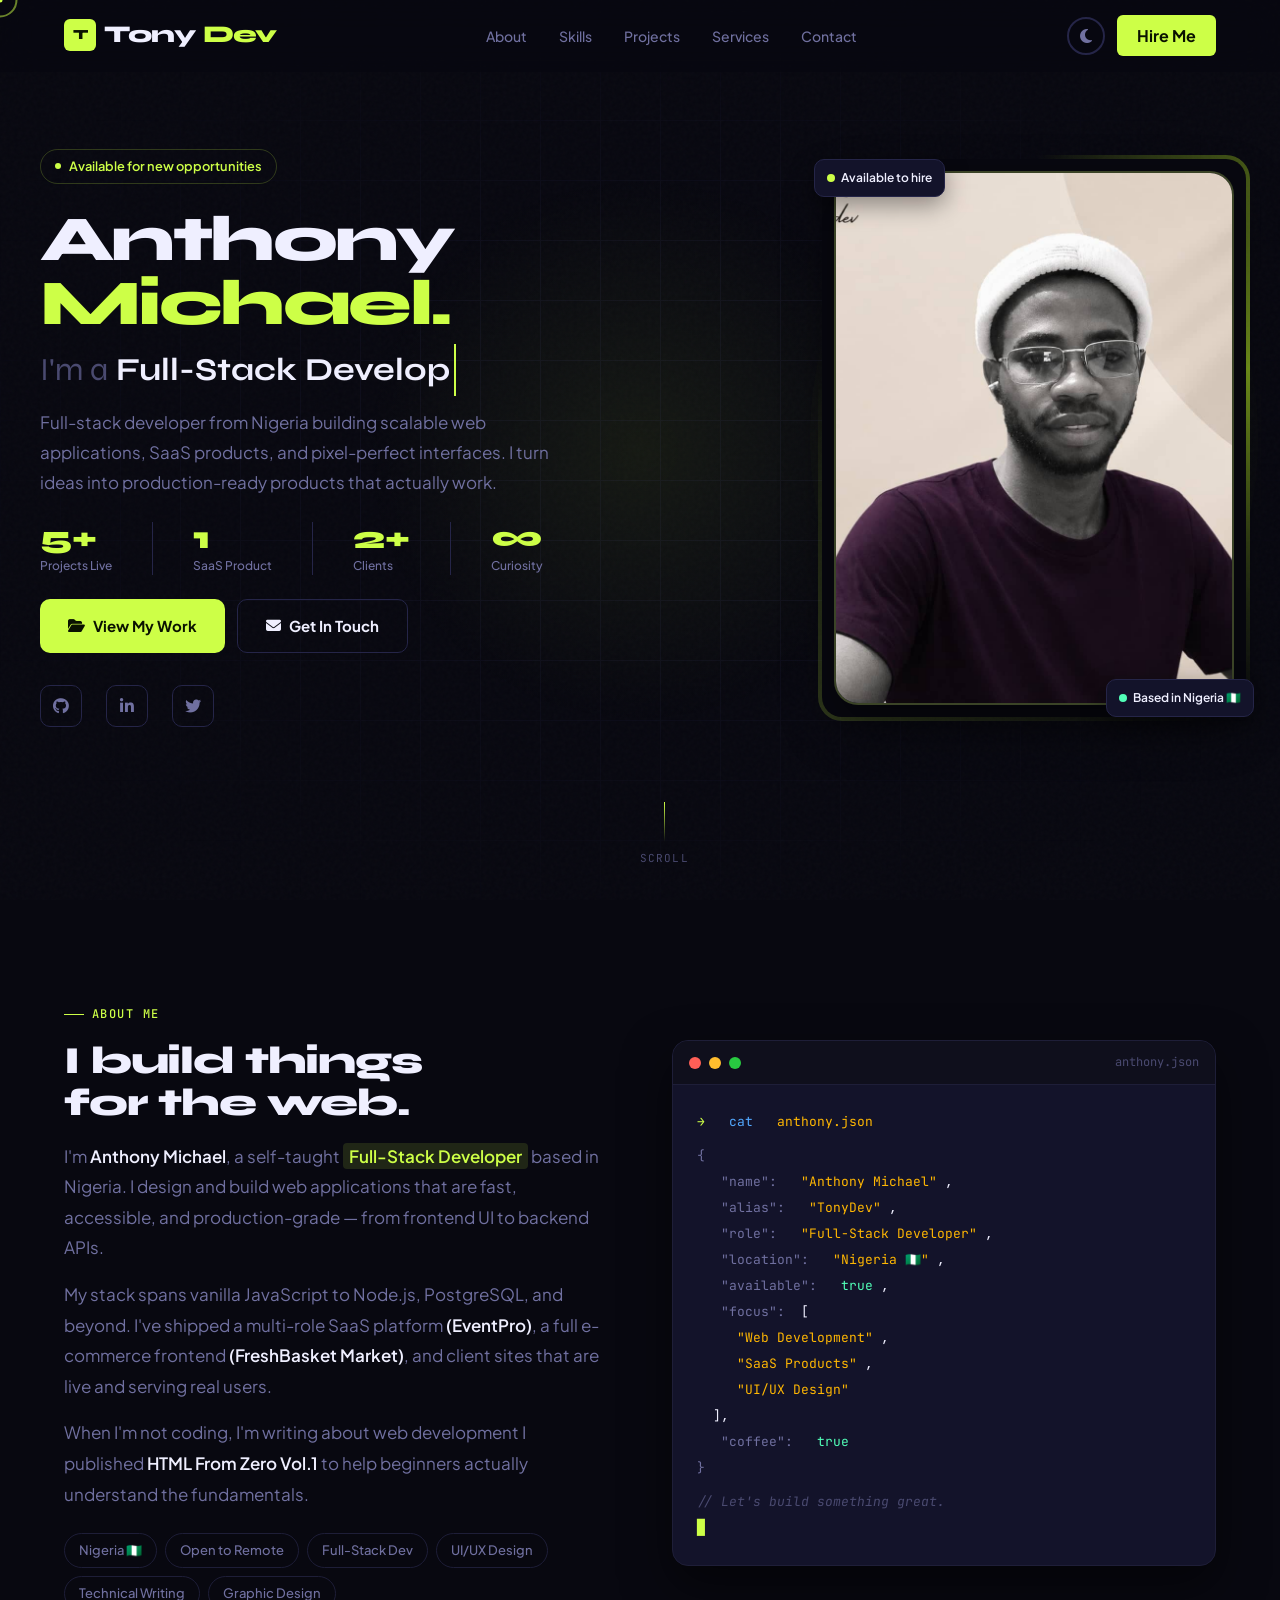
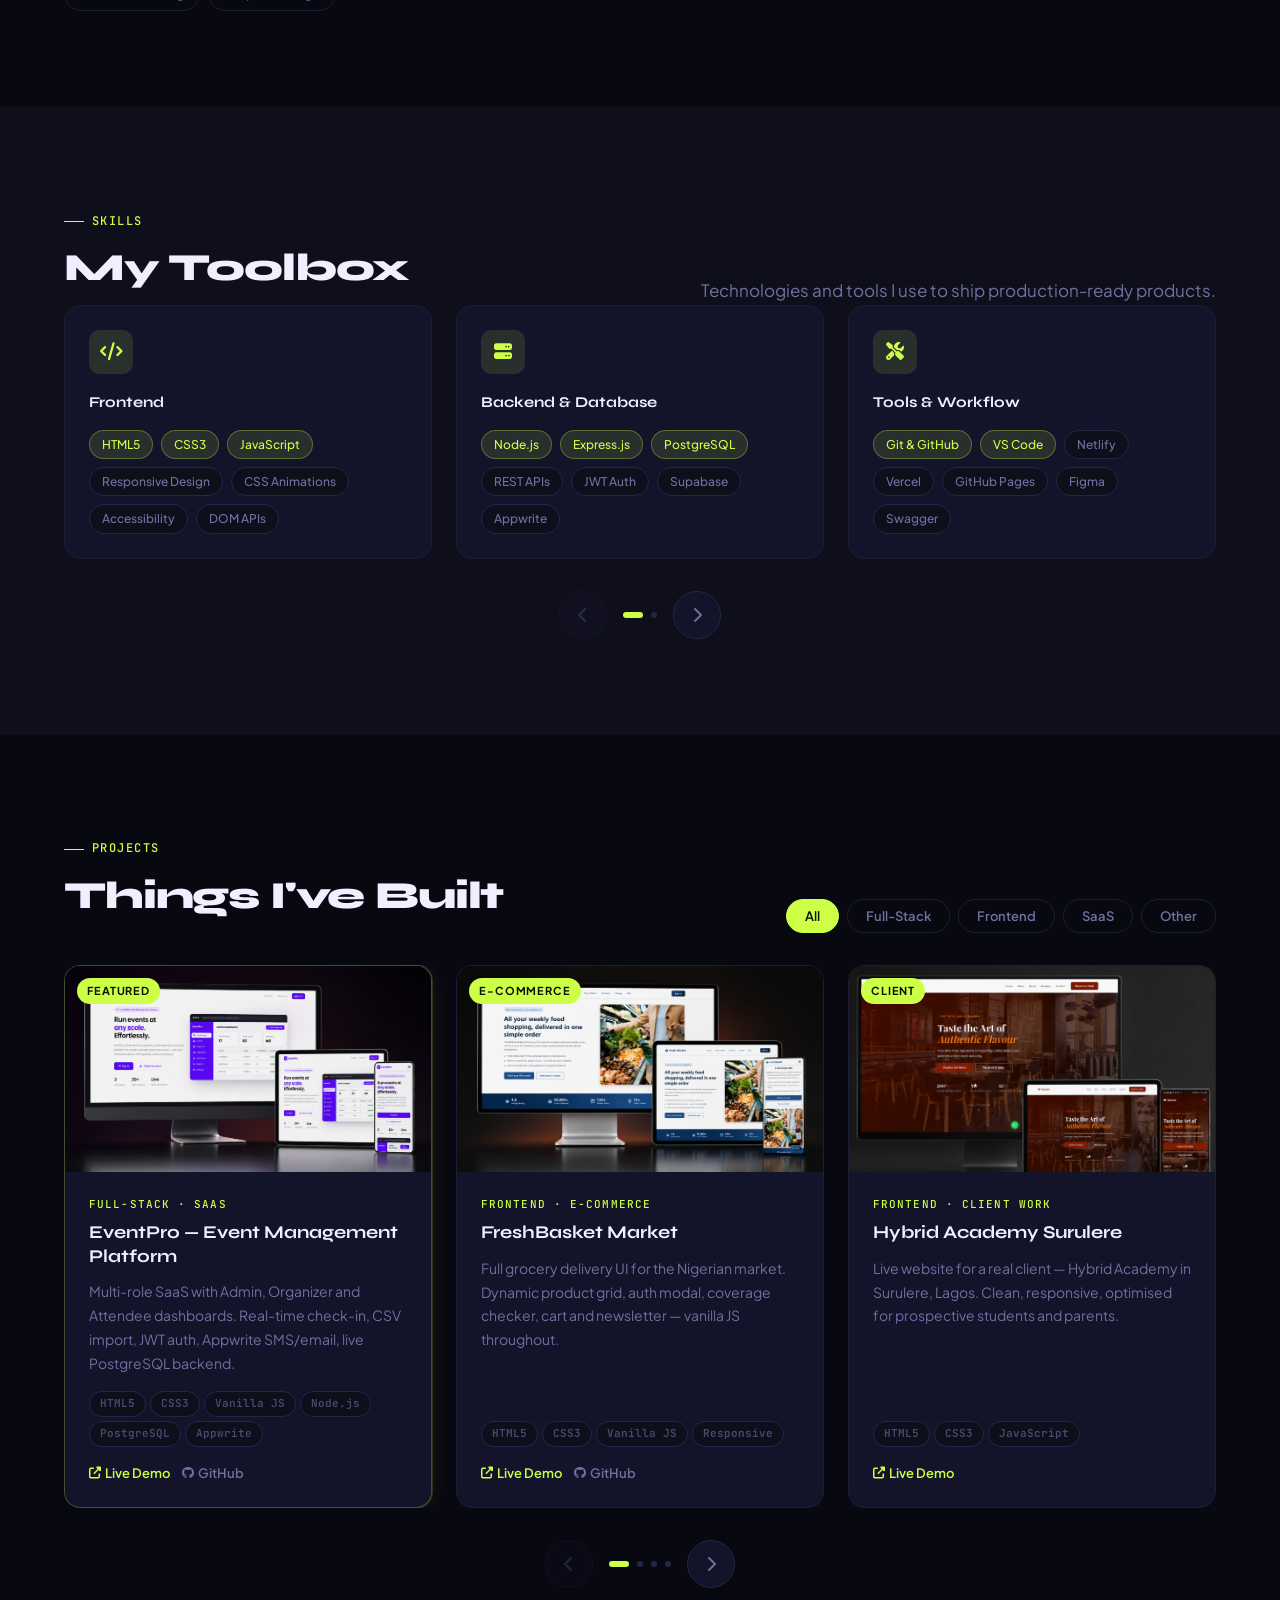
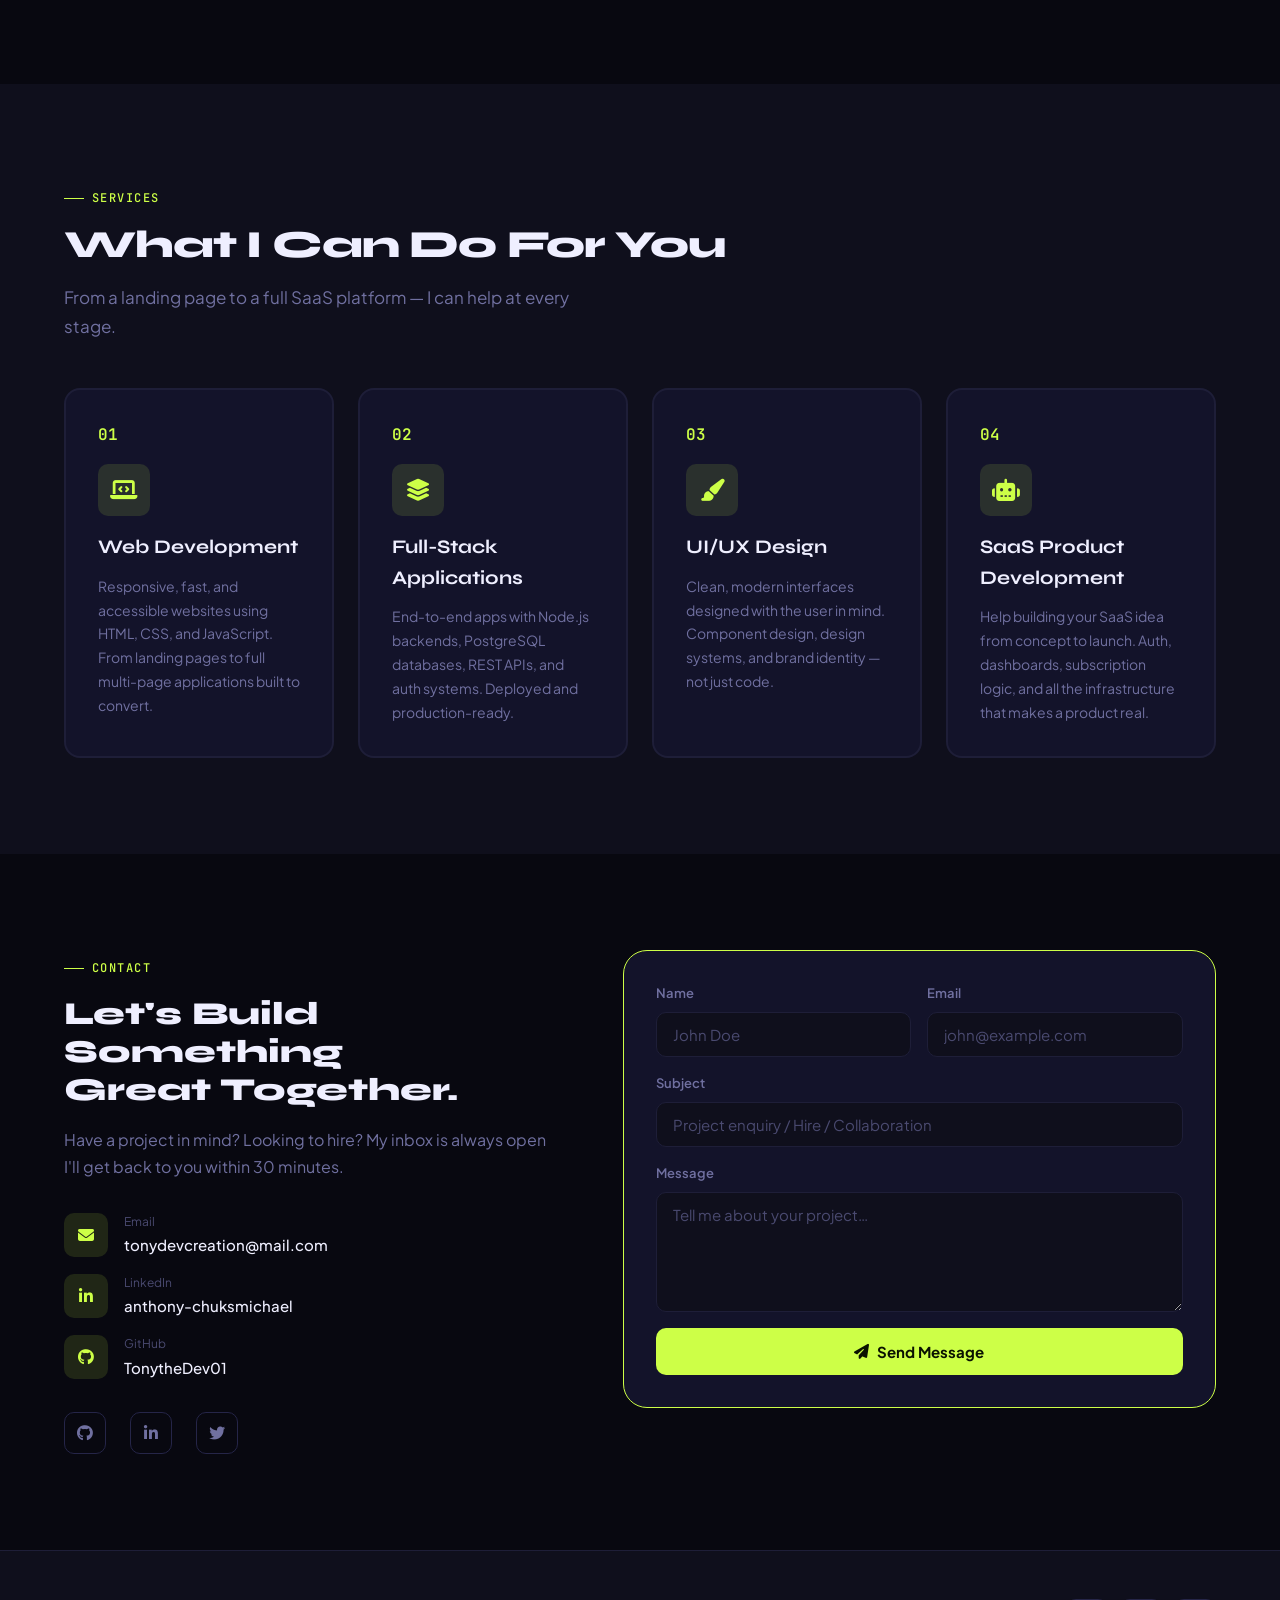
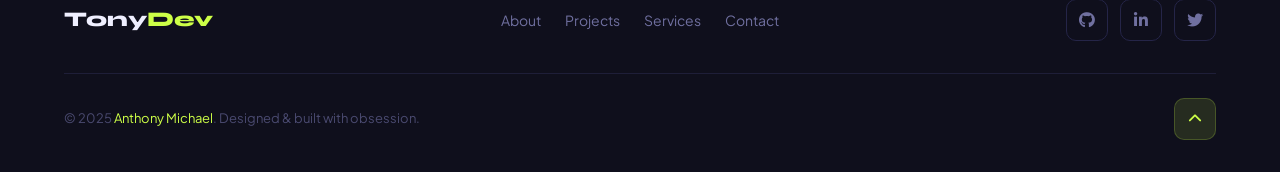
==== index.html @ 61352c32 "i refactor the html file by removing evry inline css and placed them inthe external css for better r" ====
<!doctype html>
<html lang="en" data-theme="dark">
  <head>
    <meta charset="UTF-8" />
    <meta name="viewport" content="width=device-width, initial-scale=1.0" />
    <meta
      name="description"
      content="Anthony Michael (TonyDev) — Full-Stack Developer building scalable web applications, SaaS products, and pixel-perfect interfaces."
    />
    <meta
      property="og:title"
      content="Anthony Michael — Full-Stack Developer"
    />
    <meta
      property="og:description"
      content="I build scalable web apps, SaaS products, and pixel-perfect interfaces."
    />
    <meta property="og:type" content="website" />
    <title>Anthony Michael — Full-Stack Developer</title>

    <link rel="preconnect" href="https://fonts.googleapis.com" />
    <link
      href="https://fonts.googleapis.com/css2?family=Syne:wght@400;500;600;700;800&family=Plus+Jakarta+Sans:wght@300;400;500;600;700&family=JetBrains+Mono:wght@400;500&display=swap"
      rel="stylesheet"
    />
    <link
      rel="stylesheet"
      href="https://cdnjs.cloudflare.com/ajax/libs/font-awesome/6.4.0/css/all.min.css"
    />
    <link rel="stylesheet" href="index.css" />
  </head>
  <body>
    <div class="cursor-dot" id="cursorDot" aria-hidden="true"></div>
    <div class="cursor-ring" id="cursorRing" aria-hidden="true"></div>

    <div class="toast" id="toast" role="alert" aria-live="polite">
      <i class="fas fa-check-circle" aria-hidden="true"></i>
      <span>Message sent! I'll get back to you soon.</span>
    </div>

    <!--  NAV  -->
    <header class="nav" id="nav" role="banner">
      <div class="nav__inner">
        <a href="#hero" class="nav__logo" aria-label="TonyDev — Home">
          <div class="nav__logo-mark" aria-hidden="true">T</div>
          Tony<span class="nav__logo-dev">Dev</span>
        </a>

        <nav aria-label="Main navigation">
          <ul class="nav__links">
            <li><a href="#about" class="nav__link">About</a></li>
            <li><a href="#skills" class="nav__link">Skills</a></li>
            <li><a href="#projects" class="nav__link">Projects</a></li>
            <li><a href="#services" class="nav__link">Services</a></li>
            <li><a href="#contact" class="nav__link">Contact</a></li>
          </ul>
        </nav>

        <div class="nav__actions">
          <button
            class="nav__theme"
            id="themeToggle"
            aria-label="Toggle colour theme"
          >
            <i class="fas fa-moon" id="themeIcon" aria-hidden="true"></i>
          </button>
          <a href="#contact" class="btn-hire">Hire Me</a>
          <button
            class="nav__hamburger"
            id="hamburger"
            aria-expanded="false"
            aria-label="Open menu"
          >
            <span></span><span></span><span></span>
          </button>
        </div>
      </div>

      <div
        class="nav__mobile"
        id="mobileNav"
        role="navigation"
        aria-label="Mobile navigation"
      >
        <a href="#about" class="nav__link" data-mobile-link>About</a>
        <a href="#skills" class="nav__link" data-mobile-link>Skills</a>
        <a href="#projects" class="nav__link" data-mobile-link>Projects</a>
        <a href="#services" class="nav__link" data-mobile-link>Services</a>
        <a href="#contact" class="nav__link" data-mobile-link>Contact</a>
        <a
          href="#contact"
          class="btn-hire"
          data-mobile-link
          >Hire Me</a
        >
      </div>
    </header>

    <!-- HERO  -->
    <section class="hero section" id="hero" aria-label="Introduction">
      <div class="hero__grid" aria-hidden="true"></div>
      <div class="hero__orb" aria-hidden="true"></div>

      <div class="container hero__inner">
        <div class="hero__layout">
          <!-- LEFT  -->
          <div class="hero__left">
            <div class="hero__available" role="status">
              <div class="hero__available-dot" aria-hidden="true"></div>
              Available for new opportunities
            </div>

            <h1 class="hero__name">
              Anthony<br />
              <span class="hero__name-accent">Michael.</span>
            </h1>

            <div class="hero__role-wrap" aria-live="polite">
              <span class="hero__role-prefix">I'm a </span>
              <span id="typewriter"></span>
            </div>

            <p class="hero__desc">
              Full-stack developer from Nigeria building scalable web
              applications, SaaS products, and pixel-perfect interfaces. I turn
              ideas into production-ready products that actually work.
            </p>

            <div class="hero__stats" aria-label="Quick stats">
              <div class="hero__stat-item">
                <span class="hero__stat-num">5+</span>
                <span class="hero__stat-label">Projects Live</span>
              </div>
              <div class="hero__stat-divider" aria-hidden="true"></div>
              <div class="hero__stat-item">
                <span class="hero__stat-num">1</span>
                <span class="hero__stat-label">SaaS Product</span>
              </div>
              <div class="hero__stat-divider" aria-hidden="true"></div>
              <div class="hero__stat-item">
                <span class="hero__stat-num">2+</span>
                <span class="hero__stat-label">Clients</span>
              </div>
              <div class="hero__stat-divider" aria-hidden="true"></div>
              <div class="hero__stat-item">
                <span class="hero__stat-num">∞</span>
                <span class="hero__stat-label">Curiosity</span>
              </div>
            </div>

            <div class="hero__actions">
              <a href="#projects" class="btn-primary">
                <i class="fas fa-folder-open" aria-hidden="true"></i>
                View My Work
              </a>
              <a href="#contact" class="btn-outline">
                <i class="fas fa-envelope" aria-hidden="true"></i>
                Get In Touch
              </a>
            </div>

            <div class="hero__social" role="list" aria-label="Social links">
              <a
                href="https://github.com/TonytheDev01"
                target="_blank"
                rel="noopener"
                class="social-link"
                aria-label="GitHub"
                role="listitem"
                ><i class="fab fa-github"></i
              ></a>
              <a
                href="https://www.linkedin.com/in/anthony-chuksmichael/"
                target="_blank"
                rel="noopener"
                class="social-link"
                aria-label="LinkedIn"
                role="listitem"
                ><i class="fab fa-linkedin-in"></i
              ></a>
              <a
                href="https://x.com/Tonymichuks"
                target="_blank"
                rel="noopener"
                class="social-link"
                aria-label="Twitter"
                role="listitem"
                ><i class="fab fa-twitter"></i
              ></a>
            </div>
          </div>

          <!-- RIGHT — Photo  -->
          <div class="hero__photo-col">
            <div class="hero__photo-wrap">
              <div class="hero__photo-glow" aria-hidden="true"></div>
              <div class="hero__photo-ring" aria-hidden="true"></div>

              <img
                class="hero__photo-img"
                src="assets/images/tonydev.png"
                alt="Anthony Michael — Full-Stack Developer"
                loading="eager"
              />

              <div class="hero__photo-tag tag-tl" aria-hidden="true">
                <div
                  class="hero__photo-tag-dot hero__photo-tag-dot--yellow"
                ></div>
                Available to hire
              </div>
              <div class="hero__photo-tag tag-br" aria-hidden="true">
                <div
                  class="hero__photo-tag-dot hero__photo-tag-dot--green"
                ></div>
                Based in Nigeria 🇳🇬
              </div>
            </div>
          </div>
        </div>
      </div>

      <div class="hero__scroll" aria-hidden="true">
        <div class="hero__scroll-line"></div>
        <span>SCROLL</span>
      </div>
    </section>

    <!-- ══ ABOUT ══════════════════════════════════ -->
    <section class="section" id="about" aria-label="About me">
      <div class="container">
        <div class="about__grid">
          <div class="about__text">
            <div class="section-label">About Me</div>
            <h2 class="section-title">I build things<br />for the web.</h2>
            <p>
              I'm <strong>Anthony Michael</strong>, a self-taught
              <span class="about__highlight">Full-Stack Developer</span>
              based in Nigeria. I design and build web applications that are
              fast, accessible, and production-grade — from frontend UI to
              backend APIs.
            </p>
            <p>
              My stack spans vanilla JavaScript to Node.js, PostgreSQL, and
              beyond. I've shipped a multi-role SaaS platform
              <strong>(EventPro)</strong>, a full e-commerce frontend
              <strong>(FreshBasket Market)</strong>, and client sites that are
              live and serving real users.
            </p>
            <p>
              When I'm not coding, I'm writing about web development I published
              <strong>HTML From Zero Vol.1</strong> to help beginners actually
              understand the fundamentals.
            </p>
            <div class="about__tags">
              <span class="tag">Nigeria 🇳🇬</span>
              <span class="tag">Open to Remote</span>
              <span class="tag">Full-Stack Dev</span>
              <span class="tag">UI/UX Design</span>
              <span class="tag">Technical Writing</span>
              <span class="tag">Graphic Design</span>
            </div>
          </div>

          <div
            class="about__terminal reveal"
            aria-label="Developer info in terminal format"
          >
            <div class="terminal__header">
              <div class="terminal__dot"></div>
              <div class="terminal__dot"></div>
              <div class="terminal__dot"></div>
              <div class="terminal__title">anthony.json</div>
            </div>
            <div class="terminal__body" aria-hidden="true">
              <div class="terminal__line">
                <span class="t-prompt">→</span>&nbsp;<span class="t-cmd"
                  >cat</span
                >&nbsp;<span class="t-str">anthony.json</span>
              </div>
              <div class="t-blank"></div>
              <div class="terminal__line"><span class="t-key">{</span></div>
              <div class="terminal__line">
                &nbsp;&nbsp;<span class="t-key">"name":</span>&nbsp;<span
                  class="t-str"
                  >"Anthony Michael"</span
                >,
              </div>
              <div class="terminal__line">
                &nbsp;&nbsp;<span class="t-key">"alias":</span>&nbsp;<span
                  class="t-str"
                  >"TonyDev"</span
                >,
              </div>
              <div class="terminal__line">
                &nbsp;&nbsp;<span class="t-key">"role":</span>&nbsp;<span
                  class="t-str"
                  >"Full-Stack Developer"</span
                >,
              </div>
              <div class="terminal__line">
                &nbsp;&nbsp;<span class="t-key">"location":</span>&nbsp;<span
                  class="t-str"
                  >"Nigeria 🇳🇬"</span
                >,
              </div>
              <div class="terminal__line">
                &nbsp;&nbsp;<span class="t-key">"available":</span>&nbsp;<span
                  class="t-val"
                  >true</span
                >,
              </div>
              <div class="terminal__line">
                &nbsp;&nbsp;<span class="t-key">"focus":</span>&nbsp;[
              </div>
              <div class="terminal__line">
                &nbsp;&nbsp;&nbsp;&nbsp;<span class="t-str"
                  >"Web Development"</span
                >,
              </div>
              <div class="terminal__line">
                &nbsp;&nbsp;&nbsp;&nbsp;<span class="t-str"
                  >"SaaS Products"</span
                >,
              </div>
              <div class="terminal__line">
                &nbsp;&nbsp;&nbsp;&nbsp;<span class="t-str"
                  >"UI/UX Design"</span
                >
              </div>
              <div class="terminal__line">&nbsp;&nbsp;],</div>
              <div class="terminal__line">
                &nbsp;&nbsp;<span class="t-key">"coffee":</span>&nbsp;<span
                  class="t-val"
                  >true</span
                >
              </div>
              <div class="terminal__line"><span class="t-key">}</span></div>
              <div class="t-blank"></div>
              <div class="terminal__line">
                <span class="t-comment">// Let's build something great.</span>
              </div>
              <div class="terminal__line"><span class="t-prompt">█</span></div>
            </div>
          </div>
        </div>
      </div>
    </section>

    <!-- SKILLS CAROUSEL  -->
    <section class="section skills" id="skills" aria-label="Skills">
      <div class="container">
        <div class="skills__header">
          <div>
            <div class="section-label">Skills</div>
            <h2 class="section-title">My Toolbox</h2>
          </div>
          <p class="section-sub">
            Technologies and tools I use to ship production-ready products.
          </p>
        </div>

        <div class="carousel-wrapper">
          <div class="carousel-track-outer">
            <div class="carousel-track" id="skillsTrack">
              <div class="skill-group">
                <div class="skill-group__icon">
                  <i class="fas fa-code" aria-hidden="true"></i>
                </div>
                <div class="skill-group__title">Frontend</div>
                <div class="skill-pills">
                  <span class="skill-pill featured">HTML5</span>
                  <span class="skill-pill featured">CSS3</span>
                  <span class="skill-pill featured">JavaScript</span>
                  <span class="skill-pill">Responsive Design</span>
                  <span class="skill-pill">CSS Animations</span>
                  <span class="skill-pill">Accessibility</span>
                  <span class="skill-pill">DOM APIs</span>
                </div>
              </div>

              <div class="skill-group">
                <div class="skill-group__icon">
                  <i class="fas fa-server" aria-hidden="true"></i>
                </div>
                <div class="skill-group__title">Backend &amp; Database</div>
                <div class="skill-pills">
                  <span class="skill-pill featured">Node.js</span>
                  <span class="skill-pill featured">Express.js</span>
                  <span class="skill-pill featured">PostgreSQL</span>
                  <span class="skill-pill">REST APIs</span>
                  <span class="skill-pill">JWT Auth</span>
                  <span class="skill-pill">Supabase</span>
                  <span class="skill-pill">Appwrite</span>
                </div>
              </div>

              <div class="skill-group">
                <div class="skill-group__icon">
                  <i class="fas fa-tools" aria-hidden="true"></i>
                </div>
                <div class="skill-group__title">Tools &amp; Workflow</div>
                <div class="skill-pills">
                  <span class="skill-pill featured">Git &amp; GitHub</span>
                  <span class="skill-pill featured">VS Code</span>
                  <span class="skill-pill">Netlify</span>
                  <span class="skill-pill">Vercel</span>
                  <span class="skill-pill">GitHub Pages</span>
                  <span class="skill-pill">Figma</span>
                  <span class="skill-pill">Swagger</span>
                </div>
              </div>

              <div class="skill-group">
                <div class="skill-group__icon">
                  <i class="fas fa-palette" aria-hidden="true"></i>
                </div>
                <div class="skill-group__title">Design &amp; Other</div>
                <div class="skill-pills">
                  <span class="skill-pill featured">UI/UX Design</span>
                  <span class="skill-pill featured">Graphic Design</span>
                  <span class="skill-pill">Brand Identity</span>
                  <span class="skill-pill">Technical Writing</span>
                  <span class="skill-pill">Virtual Assistance</span>
                  <span class="skill-pill">Recruiting</span>
                </div>
              </div>
            </div>
          </div>

          <div class="carousel-nav" role="group" aria-label="Skills navigation">
            <button
              class="carousel-btn"
              id="skillsPrev"
              aria-label="Previous skills"
              disabled
            >
              <i class="fas fa-chevron-left" aria-hidden="true"></i>
            </button>
            <div class="carousel-dots" id="skillsDots" role="tablist"></div>
            <button
              class="carousel-btn"
              id="skillsNext"
              aria-label="Next skills"
            >
              <i class="fas fa-chevron-right" aria-hidden="true"></i>
            </button>
          </div>
        </div>
      </div>
    </section>

    <!--  PROJECTS CAROUSEL  -->
    <section class="section" id="projects" aria-label="Projects">
      <div class="container">
        <div class="projects__header">
          <div>
            <div class="section-label">Projects</div>
            <h2 class="section-title">Things I've Built</h2>
          </div>
          <div
            class="project-filters"
            role="group"
            aria-label="Filter projects"
          >
            <button class="filter-btn active" data-filter="all">All</button>
            <button class="filter-btn" data-filter="fullstack">
              Full-Stack
            </button>
            <button class="filter-btn" data-filter="frontend">Frontend</button>
            <button class="filter-btn" data-filter="saas">SaaS</button>
            <button class="filter-btn" data-filter="other">Other</button>
          </div>
        </div>

        <div class="carousel-wrapper">
          <div class="carousel-track-outer">
            <div class="carousel-track" id="projectsTrack">
              <!-- PROJECT 1 — EventPro (featured accent glow) -->
              <article
                class="project-card reveal"
                data-category="fullstack saas"
              >
                <div class="project-card__visual">
                  <!-- SWAP for real screenshot: -->
                  <img
                    class="mockup-screenshot"
                    src="assets/images/event.png"
                    alt="EventPro on multiple devices"
                    loading="lazy"
                  />
                  <div class="project-card__badge">Featured</div>
                </div>

                <div class="project-card__content">
                  <div class="project-card__category">Full-Stack · SaaS</div>
                  <h3 class="project-card__title">
                    EventPro — Event Management Platform
                  </h3>
                  <p class="project-card__desc">
                    Multi-role SaaS with Admin, Organizer and Attendee
                    dashboards. Real-time check-in, CSV import, JWT auth,
                    Appwrite SMS/email, live PostgreSQL backend.
                  </p>
                  <div class="project-card__stack">
                    <span class="stack-tag">HTML5</span
                    ><span class="stack-tag">CSS3</span>
                    <span class="stack-tag">Vanilla JS</span
                    ><span class="stack-tag">Node.js</span>
                    <span class="stack-tag">PostgreSQL</span
                    ><span class="stack-tag">Appwrite</span>
                  </div>
                  <div class="project-card__links">
                    <a
                      href="https://tonythedev01.github.io/EventPro-Frontend/"
                      target="_blank"
                      rel="noopener"
                      class="project-link primary"
                      ><i class="fas fa-external-link-alt"></i> Live Demo</a
                    >
                    <a
                      href="https://github.com/TonytheDev01/EventPro-Frontend"
                      target="_blank"
                      rel="noopener"
                      class="project-link"
                      ><i class="fab fa-github"></i> GitHub</a
                    >
                  </div>
                </div>
              </article>

              <!-- PROJECT 2 — FreshBasket -->
              <article
                class="project-card reveal reveal-delay-1"
                data-category="frontend"
              >
                <div class="project-card__visual">
                  <img
                    class="mockup-screenshot"
                    src="assets/images/fresh.png"
                    alt="Fresh-market on multiple devices"
                    loading="lazy"
                  />
                  <div class="project-card__badge">E-Commerce</div>
                </div>

                <div class="project-card__content">
                  <div class="project-card__category">
                    Frontend · E-Commerce
                  </div>
                  <h3 class="project-card__title">FreshBasket Market</h3>
                  <p class="project-card__desc">
                    Full grocery delivery UI for the Nigerian market. Dynamic
                    product grid, auth modal, coverage checker, cart and
                    newsletter — vanilla JS throughout.
                  </p>
                  <div class="project-card__stack">
                    <span class="stack-tag">HTML5</span
                    ><span class="stack-tag">CSS3</span
                    ><span class="stack-tag">Vanilla JS</span
                    ><span class="stack-tag">Responsive</span>
                  </div>
                  <div class="project-card__links">
                    <a
                      href="https://tonyfresh-market.netlify.app/"
                      target="_blank"
                      rel="noopener"
                      class="project-link primary"
                      ><i class="fas fa-external-link-alt"></i> Live Demo</a
                    >
                    <a
                      href="https://github.com/TonytheDev01/Fresh-market"
                      target="_blank"
                      rel="noopener"
                      class="project-link"
                      ><i class="fab fa-github"></i> GitHub</a
                    >
                  </div>
                </div>
              </article>

              <!-- PROJECT 3 — Hybrid Academy -->
              <article
                class="project-card reveal reveal-delay-2"
                data-category="frontend"
              >
                <div class="project-card__visual">
                  <img
                    class="mockup-screenshot"
                    src="assets/images/restuarant.png"
                    alt="Fresh-market on multiple devices"
                    loading="lazy"
                  />
                  <div class="project-card__badge">Client</div>
                </div>

                <div class="project-card__content">
                  <div class="project-card__category">
                    Frontend · Client Work
                  </div>
                  <h3 class="project-card__title">Hybrid Academy Surulere</h3>
                  <p class="project-card__desc">
                    Live website for a real client — Hybrid Academy in Surulere,
                    Lagos. Clean, responsive, optimised for prospective students
                    and parents.
                  </p>
                  <div class="project-card__stack">
                    <span class="stack-tag">HTML5</span
                    ><span class="stack-tag">CSS3</span
                    ><span class="stack-tag">JavaScript</span>
                  </div>
                  <div class="project-card__links">
                    <a href="#" class="project-link primary"
                      ><i class="fas fa-external-link-alt"></i> Live Demo</a
                    >
                  </div>
                </div>
              </article>

              <!-- project 4 -->
              <article
                class="project-card reveal reveal-delay-2"
                data-category="frontend"
              >
                <div class="project-card__visual">
                  <img
                    class="mockup-screenshot"
                    src="assets/images/restuarant.png"
                    alt="Fresh-market on multiple devices"
                    loading="lazy"
                  />
                  <div class="project-card__badge">Client</div>
                </div>

                <div class="project-card__content">
                  <div class="project-card__category">
                    Frontend · Client Work
                  </div>
                  <h3 class="project-card__title">Hybrid Academy Surulere</h3>
                  <p class="project-card__desc">
                    Live website for a real client — Hybrid Academy in Surulere,
                    Lagos. Clean, responsive, optimised for prospective students
                    and parents.
                  </p>
                  <div class="project-card__stack">
                    <span class="stack-tag">HTML5</span
                    ><span class="stack-tag">CSS3</span
                    ><span class="stack-tag">JavaScript</span>
                  </div>
                  <div class="project-card__links">
                    <a href="#" class="project-link primary"
                      ><i class="fas fa-external-link-alt"></i> Live Demo</a
                    >
                  </div>
                </div>
              </article>

              <!-- PROJECT 5 — Idea-Engne -->
              <article class="project-card reveal" data-category="saas">
                <div class="project-card__visual">
                  <img
                    class="mockup-screenshot"
                    src="assets/images/fresh.png"
                    alt="Fresh-market on multiple devices"
                    loading="lazy"
                  />
                  <div class="project-card__badge">Client</div>
                </div>

                <div class="project-card__content">
                  <div class="project-card__category">SaaS · AI</div>
                  <h3 class="project-card__title">Idea-Engne</h3>
                  <p class="project-card__desc">
                    AI-powered idea generation and validation SaaS. Helps
                    entrepreneurs go from spark to structured concept.
                    Subscription model — payments in progress.
                  </p>
                  <div class="project-card__stack">
                    <span class="stack-tag">HTML5</span
                    ><span class="stack-tag">CSS3</span
                    ><span class="stack-tag">JavaScript</span
                    ><span class="stack-tag">AI API</span>
                  </div>
                  <div class="project-card__links">
                    <span
                      class="project-link project-link--disabled"
                      ><i class="fas fa-clock"></i> Launching Soon</span
                    >
                  </div>
                </div>
              </article>

              <!-- PROJECT 6 — HTML From Zero -->
              <article
                class="project-card reveal reveal-delay-1"
                data-category="other"
              >
                <div class="project-card__visual">
                  <img
                    class="mockup-screenshot"
                    src="assets/images/restuarant.png"
                    alt="Fresh-market on multiple devices"
                    loading="lazy"
                  />
                  <div class="project-card__badge">Client</div>
                </div>

                <div class="project-card__content">
                  <div class="project-card__category">
                    Technical Writing · Ebook
                  </div>
                  <h3 class="project-card__title">HTML From Zero — Vol.1</h3>
                  <p class="project-card__desc">
                    A beginner's ebook teaching HTML from the ground up — for
                    people who want to understand fundamentals before CSS and
                    JavaScript.
                  </p>
                  <div class="project-card__stack">
                    <span class="stack-tag">Technical Writing</span
                    ><span class="stack-tag">HTML5</span
                    ><span class="stack-tag">Education</span>
                  </div>
                  <div class="project-card__links">
                    <a href="#contact" class="project-link primary"
                      ><i class="fas fa-shopping-cart"></i> Get the Book</a
                    >
                  </div>
                </div>
              </article>
            </div>
          </div>

          <div
            class="carousel-nav"
            role="group"
            aria-label="Projects navigation"
          >
            <button
              class="carousel-btn"
              id="projectsPrev"
              aria-label="Previous projects"
              disabled
            >
              <i class="fas fa-chevron-left" aria-hidden="true"></i>
            </button>
            <div class="carousel-dots" id="projectsDots" role="tablist"></div>
            <button
              class="carousel-btn"
              id="projectsNext"
              aria-label="Next projects"
            >
              <i class="fas fa-chevron-right" aria-hidden="true"></i>
            </button>
          </div>
        </div>
      </div>
    </section>

    <!--  SERVICES  -->
    <section class="section services" id="services" aria-label="Services">
      <div class="container">
        <div class="section-label">Services</div>
        <h2 class="section-title">What I Can Do For You</h2>
        <p class="section-sub">
          From a landing page to a full SaaS platform — I can help at every
          stage.
        </p>

        <div class="services__grid">
          <div class="service-card reveal">
            <div class="service-card__num">01</div>
            <div class="service-card__icon">
              <i class="fas fa-laptop-code" aria-hidden="true"></i>
            </div>
            <h3 class="service-card__title">Web Development</h3>
            <p class="service-card__desc">
              Responsive, fast, and accessible websites using HTML, CSS, and
              JavaScript. From landing pages to full multi-page applications
              built to convert.
            </p>
          </div>
          <div class="service-card reveal reveal-delay-1">
            <div class="service-card__num">02</div>
            <div class="service-card__icon">
              <i class="fas fa-layer-group" aria-hidden="true"></i>
            </div>
            <h3 class="service-card__title">Full-Stack Applications</h3>
            <p class="service-card__desc">
              End-to-end apps with Node.js backends, PostgreSQL databases, REST
              APIs, and auth systems. Deployed and production-ready.
            </p>
          </div>
          <div class="service-card reveal reveal-delay-2">
            <div class="service-card__num">03</div>
            <div class="service-card__icon">
              <i class="fas fa-paint-brush" aria-hidden="true"></i>
            </div>
            <h3 class="service-card__title">UI/UX Design</h3>
            <p class="service-card__desc">
              Clean, modern interfaces designed with the user in mind. Component
              design, design systems, and brand identity — not just code.
            </p>
          </div>
          <div class="service-card reveal reveal-delay-3">
            <div class="service-card__num">04</div>
            <div class="service-card__icon">
              <i class="fas fa-robot" aria-hidden="true"></i>
            </div>
            <h3 class="service-card__title">SaaS Product Development</h3>
            <p class="service-card__desc">
              Help building your SaaS idea from concept to launch. Auth,
              dashboards, subscription logic, and all the infrastructure that
              makes a product real.
            </p>
          </div>
        </div>
      </div>
    </section>

    <!--  CONTACT  -->
    <section class="section" id="contact" aria-label="Contact">
      <div class="container">
        <div class="contact__grid">
          <div>
            <div class="section-label">Contact</div>
            <h2 class="contact__info-title">
              Let's Build Something<br />
              Great Together.
            </h2>
            <p class="contact__info-desc">
              Have a project in mind? Looking to hire? My inbox is always open
              I'll get back to you within 30 minutes.
            </p>
            <div class="contact__items">
              <div class="contact__item">
                <div class="contact__item-icon">
                  <i class="fas fa-envelope" aria-hidden="true"></i>
                </div>
                <div>
                  <div class="contact__item-label">Email</div>
                  <div class="contact__item-value">
                    tonydevcreation@mail.com
                  </div>
                </div>
              </div>
              <div class="contact__item">
                <div class="contact__item-icon">
                  <i class="fab fa-linkedin-in" aria-hidden="true"></i>
                </div>
                <div>
                  <div class="contact__item-label">LinkedIn</div>
                  <div class="contact__item-value">anthony-chuksmichael</div>
                </div>
              </div>
              <div class="contact__item">
                <div class="contact__item-icon">
                  <i class="fab fa-github" aria-hidden="true"></i>
                </div>
                <div>
                  <div class="contact__item-label">GitHub</div>
                  <div class="contact__item-value">TonytheDev01</div>
                </div>
              </div>
            </div>
            <div class="hero__social">
              <a
                href="https://github.com/TonytheDev01"
                target="_blank"
                rel="noopener"
                class="social-link"
                aria-label="GitHub"
                ><i class="fab fa-github"></i
              ></a>
              <a
                href="https://www.linkedin.com/in/anthony-chuksmichael/"
                target="_blank"
                rel="noopener"
                class="social-link"
                aria-label="LinkedIn"
                ><i class="fab fa-linkedin-in"></i
              ></a>
              <a
                href="https://x.com/Tonymichuks"
                target="_blank"
                rel="noopener"
                class="social-link"
                aria-label="Twitter"
                ><i class="fab fa-twitter"></i
              ></a>
            </div>
          </div>

          <div class="contact__form reveal">
            <form id="contactForm" novalidate>
              <input
                type="hidden"
                name="access_key"
                value="be31e38e-c9df-43a6-95c0-70e57ca5e9b4"
              />
              <input
                type="hidden"
                name="subject"
                value="New enquiry from TonyDev Portfolio"
              />
              <input type="hidden" name="replyto" value="" />
              <input type="hidden" name="from_name" value="TonyDev Portfolio" />
              <div class="form-row">
                <div class="form-group">
                  <label class="form-label" for="contactName">Name</label>
                  <input
                    class="form-input"
                    type="text"
                    id="contactName"
                    name="name"
                    placeholder="John Doe"
                    required
                    autocomplete="name"
                  />
                </div>
                <div class="form-group">
                  <label class="form-label" for="contactEmail">Email</label>
                  <input
                    class="form-input"
                    type="email"
                    id="contactEmail"
                    name="email"
                    placeholder="john@example.com"
                    required
                    autocomplete="email"
                  />
                </div>
              </div>
              <div class="form-group full">
                <label class="form-label" for="contactSubject">Subject</label>
                <input
                  class="form-input"
                  type="text"
                  id="contactSubject"
                  name="subject"
                  placeholder="Project enquiry / Hire / Collaboration"
                />
              </div>
              <div class="form-group full">
                <label class="form-label" for="contactMessage">Message</label>
                <textarea
                  class="form-textarea"
                  id="contactMessage"
                  name="message"
                  placeholder="Tell me about your project…"
                  required
                ></textarea>
              </div>
              <button type="submit" class="form-submit">
                <i class="fas fa-paper-plane" aria-hidden="true"></i>
                Send Message
              </button>
            </form>
          </div>
        </div>
      </div>
    </section>

    <!--  FOOTER -->
    <footer class="footer" role="contentinfo">
      <div class="container">
        <div class="footer__inner">
          <div class="footer__brand">Tony<span>Dev</span></div>
          <nav aria-label="Footer navigation">
            <ul class="footer__links">
              <li><a href="#about" class="footer__link">About</a></li>
              <li><a href="#projects" class="footer__link">Projects</a></li>
              <li><a href="#services" class="footer__link">Services</a></li>
              <li><a href="#contact" class="footer__link">Contact</a></li>
            </ul>
          </nav>
          <div class="footer__social hero__social">
            <a
              href="https://github.com/TonytheDev01"
              target="_blank"
              rel="noopener"
              class="social-link"
              aria-label="GitHub"
              ><i class="fab fa-github"></i
            ></a>
            <a
              href="https://www.linkedin.com/in/anthony-chuksmichael/"
              target="_blank"
              rel="noopener"
              class="social-link"
              aria-label="LinkedIn"
              ><i class="fab fa-linkedin-in"></i
            ></a>
            <a
              href="https://x.com/Tonymichuks"
              target="_blank"
              rel="noopener"
              class="social-link"
              aria-label="Twitter"
              ><i class="fab fa-twitter"></i
            ></a>
          </div>
        </div>
        <div class="footer__bottom">
          <p class="footer__credit">
            &copy; 2025 <span>Anthony Michael</span>. Designed &amp; built with
            obsession.
          </p>
          <button
            class="back-to-top"
            onclick="window.scrollTo({ top: 0, behavior: 'smooth' })"
            aria-label="Back to top"
          >
            <i class="fas fa-chevron-up" aria-hidden="true"></i>
          </button>
        </div>
      </div>
    </footer>

    <script src="index.js"></script>
  </body>
</html>
---- index.css ----
/* ============================================================
   TonyDev Portfolio — style.css
   Electric Void Palette · Syne + Plus Jakarta Sans
   ============================================================ */

:root {
  --clr-bg: #080810;
  --clr-surface: #0f0f1c;
  --clr-card: #13132a;
  --clr-card-hover: #181830;
  --clr-border: #1e1e38;
  --clr-border-light: #252548;
  --clr-accent: #cdff47;
  --clr-accent-dim: rgba(205, 255, 71, 0.12);
  --clr-accent-glow: rgba(205, 255, 71, 0.25);
  --clr-accent-text: #0a1200;
  --clr-text: #efefff;
  --clr-text-muted: #7070a0;
  --clr-text-subtle: #4a4a70;
  --clr-red: #ff5252;
  --clr-blue: #52a8ff;
  --clr-green: #52ffb8;
  --clr-purple-glow: rgba(130, 80, 255, 0.35);
  --clr-blue-glow: rgba(82, 168, 255, 0.35);
  --clr-green-glow: rgba(82, 255, 184, 0.35);

  --font-heading: "Syne", sans-serif;
  --font-body: "Plus Jakarta Sans", sans-serif;
  --font-mono: "JetBrains Mono", monospace;

  --sp-1: 0.25rem;
  --sp-2: 0.5rem;
  --sp-3: 0.75rem;
  --sp-4: 1rem;
  --sp-6: 1.5rem;
  --sp-8: 2rem;
  --sp-12: 3rem;
  --sp-16: 4rem;
  --sp-24: 6rem;

  --r-sm: 6px;
  --r-md: 10px;
  --r-lg: 16px;
  --r-xl: 24px;
  --r-full: 9999px;

  --shadow-sm: 0 2px 8px rgba(0, 0, 0, 0.3);
  --shadow-md: 0 8px 24px rgba(0, 0, 0, 0.4);
  --shadow-lg: 0 20px 48px rgba(0, 0, 0, 0.5);
  --shadow-accent: 0 0 24px rgba(205, 255, 71, 0.18);

  --t-fast: 150ms ease;
  --t-base: 250ms ease;
  --t-slow: 400ms cubic-bezier(0.16, 1, 0.3, 1);

  --max-w: 1200px;
  --nav-h: 72px;
  --z-nav: 100;
  --z-cursor: 9999;
}

[data-theme="light"] {
  --clr-bg: #f8f8ff;
  --clr-surface: #ffffff;
  --clr-card: #ffffff;
  --clr-card-hover: #f0f0f8;
  --clr-border: #e0e0f0;
  --clr-border-light: #ebebf8;
  --clr-accent: #5500cc;
  --clr-accent-dim: rgba(85, 0, 204, 0.08);
  --clr-accent-glow: rgba(85, 0, 204, 0.2);
  --clr-accent-text: #f8f8ff;
  --clr-text: #0a0a1a;
  --clr-text-muted: #5050a0;
  --clr-text-subtle: #9090c0;
  --shadow-sm: 0 2px 8px rgba(0, 0, 0, 0.06);
  --shadow-md: 0 8px 24px rgba(0, 0, 0, 0.08);
  --shadow-lg: 0 20px 48px rgba(0, 0, 0, 0.1);
  --shadow-accent: 0 0 24px rgba(85, 0, 204, 0.12);
}

/*  RESET */
*,
*::before,
*::after {
  margin: 0;
  padding: 0;
  box-sizing: border-box;
}
html {
  font-size: 16px;
  scroll-behavior: smooth;
}

body {
  font-family: var(--font-body);
  background: var(--clr-bg);
  color: var(--clr-text);
  line-height: 1.6;
  overflow-x: hidden;
  transition:
    background var(--t-base),
    color var(--t-base);
}

body.no-scroll {
  overflow: hidden;
}

::selection {
  background: var(--clr-accent);
  color: var(--clr-accent-text);
}

::-webkit-scrollbar {
  width: 6px;
}

::-webkit-scrollbar-track {
  background: var(--clr-bg);
}

::-webkit-scrollbar-thumb {
  background: var(--clr-border-light);
  border-radius: var(--r-full);
}

::-webkit-scrollbar-thumb:hover {
  background: var(--clr-accent);
}

img {
  max-width: 100%;
  display: block;
}

a {
  color: inherit;
  text-decoration: none;
}

button {
  cursor: pointer;
  font-family: var(--font-body);
  border: none;
  background: none;
}

ul {
  list-style: none;
}

.container {
  max-width: var(--max-w);
  margin: 0 auto;
  padding: 0 var(--sp-6);
}

.section {
  padding: var(--sp-24) 0;
}

.section-label {
  display: inline-flex;
  align-items: center;
  gap: var(--sp-2);
  font-family: var(--font-mono);
  font-size: 0.75rem;
  font-weight: 500;
  color: var(--clr-accent);
  letter-spacing: 0.12em;
  text-transform: uppercase;
  margin-bottom: var(--sp-4);
}

.section-label::before {
  content: "";
  width: 20px;
  height: 1px;
  background: var(--clr-accent);
}

.section-title {
  font-family: var(--font-heading);
  font-size: clamp(2rem, 3vw, 3rem);
  font-weight: 800;
  line-height: 1.1;
  letter-spacing: -0.03em;
  color: var(--clr-text);
  margin-bottom: var(--sp-4);
}
.section-sub {
  font-size: 1.0625rem;
  color: var(--clr-text-muted);
  line-height: 1.7;
  max-width: 540px;
}

/*  NOISE OVERLAY */
body::before {
  content: "";
  position: fixed;
  inset: 0;
  background-image: url("data:image/svg+xml,%3Csvg viewBox='0 0 256 256' xmlns='http://www.w3.org/2000/svg'%3E%3Cfilter id='noise'%3E%3CfeTurbulence type='fractalNoise' baseFrequency='0.9' numOctaves='4' stitchTiles='stitch'/%3E%3C/filter%3E%3Crect width='100%25' height='100%25' filter='url(%23noise)' opacity='1'/%3E%3C/svg%3E");
  opacity: 0.025;
  pointer-events: none;
  z-index: 1;
}

body > *:not(style) {
  position: relative;
  z-index: 2;
}

/*  CUSTOM CURSOR */
.cursor-dot,
.cursor-ring {
  position: fixed;
  pointer-events: none;
  z-index: var(--z-cursor);
  border-radius: 50%;
  transform: translate(-50%, -50%);
}

.cursor-dot {
  width: 5px;
  height: 5px;
  background: var(--clr-accent);
}

.cursor-ring {
  width: 35px;
  height: 35px;
  border: 2px solid rgba(205, 255, 71, 0.5);
  transition:
    width var(--t-base),
    height var(--t-base),
    border-color var(--t-base);
}

.cursor-ring.hovered {
  width: 48px;
  height: 48px;
  border-color: var(--clr-accent);
  background: var(--clr-accent-dim);
}
@media (hover: none) {
  .cursor-dot,
  .cursor-ring {
    display: none;
  }
}

/* NAVIGATION  */
.nav {
  position: fixed;
  top: 0;
  left: 0;
  right: 0;
  height: var(--nav-h);
  z-index: var(--z-nav);
  background: rgba(8, 8, 16, 0.7);
  -webkit-backdrop-filter: blur(20px);
  backdrop-filter: blur(20px);
  border-bottom: 1px solid transparent;
  transition:
    border-color var(--t-base),
    background var(--t-base);
}

.nav.scrolled {
  border-bottom-color: var(--clr-border);
  background: rgba(8, 8, 16, 0.92);
}

[data-theme="light"] .nav {
  background: rgba(248, 248, 255, 0.8);
}
[data-theme="light"] .nav.scrolled {
  background: rgba(248, 248, 255, 0.95);
}

.nav__inner {
  max-width: var(--max-w);
  margin: 0 auto;
  padding: 0 var(--sp-6);
  height: 100%;
  display: flex;
  align-items: center;
  justify-content: space-between;
}

.nav__logo {
  font-family: var(--font-heading);
  font-size: 1.5rem;
  font-weight: 800;
  letter-spacing: -0.04em;
  display: flex;
  align-items: center;
  gap: var(--sp-2);
}

.nav__logo-mark {
  width: 32px;
  height: 32px;
  background: var(--clr-accent);
  border-radius: var(--r-sm);
  display: flex;
  align-items: center;
  justify-content: center;
  font-size: 0.875rem;
  font-weight: 800;
  color: var(--clr-accent-text);
  flex-shrink: 0;
  transition: transform var(--t-base);
}

.nav__logo:hover .nav__logo-mark {
  transform: rotate(-8deg);
}

.nav__logo-dev {
  color: var(--clr-accent);
}

.nav__links {
  display: flex;
  align-items: center;
  gap: var(--sp-8);
}

.nav__link {
  font-size: 0.875rem;
  font-weight: 500;
  color: var(--clr-text-muted);
  position: relative;
  transition: color var(--t-fast);
}

.nav__link::after {
  content: "";
  position: absolute;
  bottom: -4px;
  left: 0;
  width: 0;
  height: 1px;
  background: var(--clr-accent);
  transition: width var(--t-base);
}

.nav__link:hover {
  color: var(--clr-text);
}

.nav__link:hover::after {
  width: 100%;
}

.nav__link.active {
  color: var(--clr-accent);
}

.nav__link.active::after {
  width: 80%;
}

.nav__actions {
  display: flex;
  align-items: center;
  gap: var(--sp-3);
}

.nav__theme {
  width: 38px;
  height: 38px;
  border-radius: var(--r-full);
  border: 2px solid var(--clr-border-light);
  background: transparent;
  color: var(--clr-text-muted);
  display: flex;
  align-items: center;
  justify-content: center;
  font-size: 1rem;
  transition: all var(--t-base);
}
.nav__theme:hover {
  border-color: var(--clr-accent);
  color: var(--clr-accent);
}

.btn-hire {
  padding: 8px 20px;
  background: var(--clr-accent);
  color: var(--clr-accent-text);
  font-size: 1rem;
  font-weight: 700;
  border-radius: var(--r-sm);
  transition: all var(--t-base);
  white-space: nowrap;
}

.btn-hire {
  padding: 8px 20px;
  background: var(--clr-accent);
  color: var(--clr-accent-text);
  font-size: 1rem;
  font-weight: 700;
  border-radius: var(--r-sm);
  transition: all var(--t-base);
  white-space: nowrap;
}

[data-mobile-link].btn-hire {
  width: fit-content;
}

.btn-hire:hover {
  transform: translateY(-1px);
  box-shadow: var(--shadow-accent);
}

.nav__hamburger {
  display: none;
  flex-direction: column;
  gap: 5px;
  width: 36px;
  height: 36px;
  justify-content: center;
  align-items: center;
  border-radius: var(--r-sm);
  border: 1px solid var(--clr-border-light);
  color: var(--clr-text-muted);
}

.nav__hamburger span {
  display: block;
  width: 18px;
  height: 1.5px;
  background: currentColor;
  border-radius: 2px;
  transition:
    transform var(--t-base),
    opacity var(--t-fast);
}

.nav__hamburger.active span:nth-child(1) {
  transform: translateY(6.5px) rotate(45deg);
}

.nav__hamburger.active span:nth-child(2) {
  opacity: 0;
}

.nav__hamburger.active span:nth-child(3) {
  transform: translateY(-6.5px) rotate(-45deg);
}

.nav__mobile {
  display: none;
  position: fixed;
  top: var(--nav-h);
  left: 0;
  right: 0;
  background: var(--clr-surface);
  border-bottom: 1px solid var(--clr-border);
  padding: var(--sp-6);
  flex-direction: column;
  gap: var(--sp-4);
  z-index: calc(var(--z-nav) - 1);
}

.nav__mobile.open {
  display: flex;
}

.nav__mobile .nav__link {
  font-size: 1.125rem;
}

/*  HERO  */
.hero {
  min-height: 100vh;
  padding-top: var(--nav-h);
  display: flex;
  align-items: center;
  position: relative;
  overflow: hidden;
}

.hero__grid {
  position: absolute;
  inset: 0;
  background-image:
    linear-gradient(var(--clr-border) 1px, transparent 1px),
    linear-gradient(90deg, var(--clr-border) 1px, transparent 1px);
  background-size: 60px 60px;
  opacity: 0.3;
  -webkit-mask-image: radial-gradient(
    ellipse at center,
    black 30%,
    transparent 80%
  );
  mask-image: radial-gradient(ellipse at center, black 30%, transparent 80%);
}

.hero__orb {
  position: absolute;
  top: 50%;
  left: 50%;
  transform: translate(-50%, -50%);
  width: 600px;
  height: 600px;
  background: radial-gradient(
    circle,
    rgba(205, 255, 71, 0.07) 0%,
    transparent 65%
  );
  pointer-events: none;
}

.hero__inner {
  position: relative;
  z-index: 1;
  padding: var(--sp-16) 0;
  width: 100%;
}

/* Hero two-column on tablet/desktop */
.hero__layout {
  display: grid;
  grid-template-columns: 1fr;
  gap: var(--sp-12);
  align-items: center;
}

.hero__available {
  display: inline-flex;
  align-items: center;
  gap: var(--sp-2);
  padding: 6px 14px;
  border: 1px solid rgba(205, 255, 71, 0.2);
  border-radius: var(--r-full);
  font-size: 0.8rem;
  font-weight: 600;
  color: var(--clr-accent);
  margin-bottom: var(--sp-6);
  animation: fadeUp 0.6s ease both;
}

.hero__available-dot {
  width: 6px;
  height: 6px;
  background: var(--clr-accent);
  border-radius: 50%;
  animation: pulse-dot 2s ease infinite;
}

@keyframes pulse-dot {
  0%,
  100% {
    opacity: 1;
  }
  50% {
    opacity: 0.3;
  }
}

.hero__name {
  font-family: var(--font-heading);
  font-size: clamp(3rem, 6vw, 5rem);
  font-weight: 800;
  line-height: 1;
  letter-spacing: -0.04em;
  color: var(--clr-text);
  margin-bottom: var(--sp-3);
  animation: fadeUp 0.6s ease 0.1s both;
}

.hero__name-accent {
  color: var(--clr-accent);
}

.hero__role-wrap {
  font-family: var(--font-heading);
  font-size: clamp(1.25rem, 3vw, 2rem);
  font-weight: 700;
  color: var(--clr-text-muted);
  margin-bottom: var(--sp-4);
  height: 2.8rem;
  display: flex;
  align-items: center;
  gap: 0.5rem;
  animation: fadeUp 0.6s ease 0.15s both;
}

.hero__role-prefix {
  color: var(--clr-text-subtle);
  font-weight: 400;
}

#typewriter {
  color: var(--clr-text);
  border-right: 2px solid var(--clr-accent);
  padding-right: 4px;
}

.hero__desc {
  font-size: 1.0625rem;
  color: var(--clr-text-muted);
  line-height: 1.75;
  max-width: 520px;
  margin-bottom: var(--sp-6);
  animation: fadeUp 0.6s ease 0.2s both;
}

/* Stats row */
.hero__stats {
  display: flex;
  gap: var(--sp-8);
  flex-wrap: wrap;
  margin-bottom: var(--sp-6);
  animation: fadeUp 0.6s ease 0.25s both;
}

.hero__stat-item {
  display: flex;
  flex-direction: column;
  gap: 2px;
}

.hero__stat-num {
  font-family: var(--font-heading);
  font-size: 2rem;
  font-weight: 800;
  color: var(--clr-accent);
  line-height: 1;
}

.hero__stat-label {
  font-size: 0.75rem;
  color: var(--clr-text-muted);
  font-weight: 500;
}

.hero__stat-divider {
  width: 1px;
  background: var(--clr-border-light);
  align-self: stretch;
  margin: 0 var(--sp-2);
}

/* Buttons */
.hero__actions {
  display: flex;
  gap: var(--sp-3);
  flex-wrap: wrap;
  margin-bottom: var(--sp-8);
  animation: fadeUp 0.6s ease 0.3s both;
}

.btn-primary {
  display: inline-flex;
  align-items: center;
  gap: var(--sp-2);
  padding: 14px 28px;
  background: var(--clr-accent);
  color: var(--clr-accent-text);
  font-size: 0.9375rem;
  font-weight: 700;
  border-radius: var(--r-md);
  transition: all var(--t-base);
  position: relative;
  overflow: hidden;
}

.btn-primary::before {
  content: "";
  position: absolute;
  top: 0;
  left: -100%;
  width: 60%;
  height: 100%;
  background: linear-gradient(
    90deg,
    transparent,
    rgba(255, 255, 255, 0.25),
    transparent
  );
  transform: skewX(-20deg);
  transition: left 0.5s ease;
}

.btn-primary:hover::before {
  left: 160%;
}

.btn-primary:hover {
  transform: translateY(-2px);
  box-shadow: var(--shadow-accent);
}

.btn-outline {
  display: inline-flex;
  align-items: center;
  gap: var(--sp-2);
  padding: 14px 28px;
  border: 1.5px solid var(--clr-border-light);
  color: var(--clr-text);
  font-size: 0.9375rem;
  font-weight: 700;
  border-radius: var(--r-md);
  transition: all var(--t-base);
}

.btn-outline:hover {
  border-color: var(--clr-accent);
  color: var(--clr-accent);
}

/* Social icons */
.hero__social {
  display: flex;
  gap: var(--sp-6);
  animation: fadeUp 0.6s ease 0.35s both;
}

.social-link {
  width: 42px;
  height: 42px;
  border: 1px solid var(--clr-border-light);
  border-radius: var(--r-md);
  display: flex;
  align-items: center;
  justify-content: center;
  color: var(--clr-text-muted);
  font-size: 1rem;
  transition: all var(--t-base);
}

.social-link:hover {
  border-color: var(--clr-accent);
  color: var(--clr-accent);
  transform: translateY(-3px);
}

/* Hero right — photo */
.hero__photo-col {
  display: flex;
  align-items: center;
  justify-content: center;
  position: relative;
}

.hero__photo-wrap {
  position: relative;
  width: clamp(260px, 35vw, 400px);
  animation: heroFloat 5s ease-in-out infinite;
}

@keyframes heroFloat {
  0%,
  100% {
    transform: translateY(0);
  }
  50% {
    transform: translateY(-20px);
  }
}

/* Glowing ring behind photo */
.hero__photo-ring {
  position: absolute;
  inset: -16px;
  border-radius: var(--r-xl);
  background: conic-gradient(
    from 0deg,
    transparent 0%,
    rgba(197, 255, 38, 0.6) 20%,
    transparent 40%,
    rgba(205, 255, 71, 0.2) 60%,
    transparent 80%
  );
  animation: spinRing 6s linear infinite;
  z-index: 0;
}

@keyframes spinRing {
  to {
    transform: rotate(360deg);
  }
}

/* Blur mask so ring fades at edges */
.hero__photo-ring::after {
  content: "";
  position: absolute;
  inset: 4px;
  background: var(--clr-bg);
  border-radius: calc(var(--r-xl) - 4px);
}

.hero__photo-glow {
  position: absolute;
  inset: -24px;
  background: radial-gradient(
    circle,
    rgba(205, 255, 71, 0.12) 0%,
    transparent 70%
  );
  border-radius: 50%;
  z-index: -1;
  animation: glowPulse 3s ease-in-out infinite;
}

@keyframes glowPulse {
  0%,
  100% {
    opacity: 0.8;
    transform: scale(1);
  }
  50% {
    opacity: 1;
    transform: scale(1.08);
  }
}

.hero__photo-img {
  width: 100%;
  aspect-ratio: 3/4;
  object-fit: cover;
  border-radius: var(--r-xl);
  border: 2px solid rgba(210, 247, 109, 0.25);
  position: relative;
  z-index: 1;
  box-shadow: var(--shadow-lg);
  display: block;
}

/* Placeholder when no photo */
.hero__photo-placeholder {
  width: 100%;
  aspect-ratio: 3/4;
  border-radius: var(--r-xl);
  background: var(--clr-card);
  border: 2px dashed var(--clr-border-light);
  display: flex;
  flex-direction: column;
  align-items: center;
  justify-content: center;
  gap: var(--sp-3);
  color: var(--clr-text-subtle);
  position: relative;
  z-index: 1;
}
.hero__photo-placeholder i {
  font-size: 3rem;
  color: var(--clr-border-light);
}
.hero__photo-placeholder span {
  font-size: 0.875rem;
  font-weight: 500;
}

/* Decorative corner tags */
.hero__photo-tag {
  position: absolute;
  z-index: 2;
  background: var(--clr-card);
  border: 1px solid var(--clr-border-light);
  border-radius: var(--r-md);
  padding: 8px 12px;
  display: flex;
  align-items: center;
  gap: 6px;
  font-size: 0.75rem;
  font-weight: 600;
  color: var(--clr-text);
  white-space: nowrap;
  box-shadow: var(--shadow-md);
}

.hero__photo-tag-dot {
  width: 8px;
  height: 8px;
  border-radius: 50%;
  flex-shrink: 0;
}

.hero__photo-tag-dot--yellow {
  background: #cdff47;
}

.hero__photo-tag-dot--green {
  background: #52ffb8;
}

.hero__photo-tag.tag-tl {
  top: -12px;
  left: -20px;
}

.hero__photo-tag.tag-br {
  bottom: -12px;
  right: -20px;
}

/* Scroll indicator */
.hero__scroll {
  position: absolute;
  bottom: var(--sp-8);
  left: 50%;
  transform: translateX(-50%);
  display: flex;
  flex-direction: column;
  align-items: center;
  gap: var(--sp-2);
  color: var(--clr-text-subtle);
  font-size: 0.6875rem;
  font-family: var(--font-mono);
  letter-spacing: 0.1em;
  animation: fadeUp 0.6s ease 1s both;
}
.hero__scroll-line {
  width: 1px;
  height: 40px;
  background: linear-gradient(to bottom, var(--clr-accent), transparent);
  animation: scrollLine 2s ease infinite;
}
@keyframes scrollLine {
  0%,
  100% {
    opacity: 1;
    transform: scaleY(1);
  }
  50% {
    opacity: 0.3;
    transform: scaleY(0.6);
  }
}

/*  ABOUT */
.about__grid {
  display: grid;
  grid-template-columns: 1fr 1fr;
  gap: var(--sp-16);
  align-items: center;
}

.about__text p {
  font-size: 1.0625rem;
  color: var(--clr-text-muted);
  line-height: 1.8;
  margin-bottom: var(--sp-4);
}

.about__text p strong {
  color: var(--clr-text);
  font-weight: 600;
}

.about__highlight {
  display: inline;
  background: var(--clr-accent-dim);
  color: var(--clr-accent);
  padding: 2px 6px;
  border-radius: 4px;
  font-weight: 600;
}

.about__tags {
  display: flex;
  flex-wrap: wrap;
  gap: var(--sp-2);
  margin-top: var(--sp-6);
}

.tag {
  padding: 6px 14px;
  border: 1px solid var(--clr-border);
  border-radius: var(--r-full);
  font-size: 0.8125rem;
  font-weight: 500;
  color: var(--clr-text-muted);
  transition: all var(--t-fast);
}

.tag:hover {
  border-color: var(--clr-accent);
  color: var(--clr-accent);
}

/* Terminal card */
.about__terminal {
  background: var(--clr-card);
  border: 1px solid var(--clr-border);
  border-radius: var(--r-lg);
  overflow: hidden;
  box-shadow: var(--shadow-lg);
}

.terminal__header {
  background: var(--clr-surface);
  padding: 12px 16px;
  display: flex;
  align-items: center;
  gap: 8px;
  border-bottom: 1px solid var(--clr-border);
}

.terminal__dot {
  width: 12px;
  height: 12px;
  border-radius: 50%;
}

.terminal__dot:nth-child(1) {
  background: #ff5f57;
}

.terminal__dot:nth-child(2) {
  background: #ffbd2e;
}

.terminal__dot:nth-child(3) {
  background: #28ca41;
}

.terminal__title {
  margin-left: auto;
  font-family: var(--font-mono);
  font-size: 0.75rem;
  color: var(--clr-text-subtle);
}

.terminal__body {
  padding: var(--sp-6);
  font-family: var(--font-mono);
  font-size: 0.8125rem;
  line-height: 2;
}
.terminal__line {
  display: flex;
  gap: var(--sp-2);
}
.t-prompt {
  color: var(--clr-accent);
}

.t-cmd {
  color: var(--clr-blue);
}

.t-key {
  color: var(--clr-text-muted);
}

.t-val {
  color: var(--clr-green);
}

.t-str {
  color: #ffb703;
}

.t-comment {
  color: var(--clr-text-subtle);
  font-style: italic;
}

.t-blank {
  height: 0.5rem;
}

/*  SKILLS CAROUSEL  */
.skills {
  background: var(--clr-surface);
}

.skills__header {
  display: flex;
  justify-content: space-between;
  align-items: flex-end;
  margin-bottom: var(--sp-10);
  flex-wrap: wrap;
  gap: var(--sp-6);
}

.carousel-wrapper {
  position: relative;
  overflow: hidden;
}

.carousel-track-outer {
  overflow: hidden;
  border-radius: var(--r-lg);
}

.carousel-track {
  display: flex;
  gap: var(--sp-6);
  transition: transform 0.55s cubic-bezier(0.16, 1, 0.3, 1);
  will-change: transform;
}

/* Each card takes exactly 1/3 of the visible area */
.carousel-track .skill-group,
.carousel-track .project-card {
  flex: 0 0 calc((100% - 2 * var(--sp-6)) / 3);
  min-width: 0;
}

/* Carousel nav */
.carousel-nav {
  display: flex;
  align-items: center;
  justify-content: center;
  gap: var(--sp-4);
  margin-top: var(--sp-8);
}

.carousel-btn {
  width: 48px;
  height: 48px;
  border-radius: 50%;
  border: 1.5px solid var(--clr-border-light);
  background: var(--clr-card);
  color: var(--clr-text-muted);
  display: flex;
  align-items: center;
  justify-content: center;
  font-size: 1rem;
  transition: all var(--t-base);
  cursor: pointer;
  flex-shrink: 0;
}

.carousel-btn:hover:not(:disabled) {
  border-color: var(--clr-accent);
  color: var(--clr-accent);
  transform: scale(1.08);
  box-shadow: var(--shadow-accent);
}

.carousel-btn:disabled {
  opacity: 0.3;
  cursor: not-allowed;
}

.carousel-dots {
  display: flex;
  gap: var(--sp-2);
  align-items: center;
}
.carousel-dot {
  width: 6px;
  height: 6px;
  border-radius: 50%;
  background: var(--clr-border-light);
  transition: all var(--t-base);
  cursor: pointer;
}
.carousel-dot.active {
  width: 20px;
  border-radius: var(--r-full);
  background: var(--clr-accent);
}

/* Entry animation for carousel cards */
@keyframes cardSlideIn {
  from {
    opacity: 0.5;
    transform: translateX(60px) translateY(16px) scale(0.94);
  }
  to {
    opacity: 1;
    transform: translateX(0) translateY(0) scale(1);
  }
}

@keyframes cardSlideInLeft {
  from {
    opacity: 0;
    transform: translateX(-60px) translateY(16px) scale(0.94);
  }
  to {
    opacity: 1;
    transform: translateX(0) translateY(0) scale(1);
  }
}

.card-entering-right {
  animation: cardSlideIn 0.5s cubic-bezier(0.16, 1, 0.3, 1) both;
}
.card-entering-left {
  animation: cardSlideInLeft 0.5s cubic-bezier(0.16, 1, 0.3, 1) both;
}

/* Skill group cards */
.skill-group {
  background: var(--clr-card);
  border: 1px solid var(--clr-border);
  border-radius: var(--r-lg);
  padding: var(--sp-6);
  transition: all var(--t-slow);
  position: relative;
  overflow: hidden;
}

/* Each skill card gets a unique glow color */
.skill-group:nth-child(1) {
  --card-glow: var(--clr-blue-glow);
  --card-border-hover: rgba(82, 168, 255, 0.5);
}
.skill-group:nth-child(2) {
  --card-glow: var(--clr-green-glow);
  --card-border-hover: rgba(82, 255, 184, 0.5);
}
.skill-group:nth-child(3) {
  --card-glow: var(--clr-purple-glow);
  --card-border-hover: rgba(130, 80, 255, 0.5);
}
.skill-group:nth-child(4) {
  --card-glow: var(--clr-accent-glow);
  --card-border-hover: rgba(205, 255, 71, 0.5);
}

.skill-group::before {
  content: "";
  position: absolute;
  inset: 0;
  background: radial-gradient(
    ellipse at top left,
    var(--card-glow, rgba(205, 255, 71, 0.1)) 0%,
    transparent 60%
  );
  opacity: 0;
  transition: opacity var(--t-base);
}

.skill-group:hover {
  transform: translateY(-8px) scale(1.02);
  box-shadow:
    0 0 0 1px var(--card-border-hover, rgba(205, 255, 71, 0.4)),
    0 20px 48px rgba(0, 0, 0, 0.4),
    0 0 32px var(--card-glow, rgba(205, 255, 71, 0.15));
  border-color: transparent;
}

.skill-group:hover::before {
  opacity: 1;
}

.skill-group__icon {
  width: 44px;
  height: 44px;
  background: var(--clr-accent-dim);
  border-radius: var(--r-md);
  display: flex;
  align-items: center;
  justify-content: center;
  font-size: 1.125rem;
  color: var(--clr-accent);
  margin-bottom: var(--sp-4);
  position: relative;
  z-index: 1;
  transition: transform var(--t-base);
}

.skill-group:hover .skill-group__icon {
  transform: scale(1.12) rotate(-5deg);
}

.skill-group__title {
  font-family: var(--font-heading);
  font-size: 0.9375rem;
  font-weight: 700;
  color: var(--clr-text);
  margin-bottom: var(--sp-4);
  position: relative;
  z-index: 1;
}

.skill-pills {
  display: flex;
  flex-wrap: wrap;
  gap: var(--sp-2);
  position: relative;
  z-index: 1;
}

.skill-pill {
  padding: 4px 12px;
  background: var(--clr-surface);
  border: 1px solid var(--clr-border-light);
  border-radius: var(--r-full);
  font-size: 0.75rem;
  font-weight: 500;
  color: var(--clr-text-muted);
  transition: all var(--t-fast);
}

.skill-pill:hover,
.skill-pill.featured {
  background: var(--clr-accent-dim);
  border-color: rgba(205, 255, 71, 0.3);
  color: var(--clr-accent);
}

/*  PROJECT CARDS  */
.projects__header {
  display: flex;
  justify-content: space-between;
  align-items: flex-end;
  margin-bottom: var(--sp-8);
  flex-wrap: wrap;
  gap: var(--sp-6);
}

.project-filters {
  display: flex;
  gap: var(--sp-2);
  flex-wrap: wrap;
}

.filter-btn {
  padding: 8px 18px;
  border: 1px solid var(--clr-border);
  border-radius: var(--r-full);
  font-size: 0.8125rem;
  font-weight: 600;
  color: var(--clr-text-muted);
  transition: all var(--t-fast);
  background: transparent;
}

.filter-btn:hover {
  border-color: var(--clr-accent);
  color: var(--clr-accent);
}

.filter-btn.active {
  background: var(--clr-accent);
  border-color: var(--clr-accent);
  color: var(--clr-accent-text);
}

.project-card {
  background: var(--clr-card);
  border: 1px solid var(--clr-border);
  border-radius: var(--r-lg);
  overflow: hidden;
  transition: all var(--t-slow);
  display: flex;
  flex-direction: column;
  position: relative;
}

/* Individual glow colors per project card */
.project-card:nth-child(1) {
  /* EventPro — distinct accent glow */
  --card-glow: rgba(205, 255, 71, 0.3);
  --card-border-hover: rgba(205, 255, 71, 0.7);
  border-color: rgba(205, 255, 71, 0.25);
  box-shadow:
    0 0 20px rgba(205, 255, 71, 0.08),
    0 0 0 1px rgba(205, 255, 71, 0.15);
  animation: eventproGlow 3s ease-in-out infinite;
}

@keyframes eventproGlow {
  0%,
  100% {
    box-shadow:
      0 0 20px rgba(205, 255, 71, 0.08),
      0 0 0 1px rgba(205, 255, 71, 0.15);
  }
  50% {
    box-shadow:
      0 0 32px rgba(205, 255, 71, 0.18),
      0 0 0 1px rgba(205, 255, 71, 0.3);
  }
}

.project-card:nth-child(2) {
  --card-glow: var(--clr-blue-glow);
  --card-border-hover: rgba(82, 168, 255, 0.5);
}
.project-card:nth-child(3) {
  --card-glow: var(--clr-purple-glow);
  --card-border-hover: rgba(130, 80, 255, 0.5);
}
.project-card:nth-child(4) {
  --card-glow: var(--clr-green-glow);
  --card-border-hover: rgba(82, 255, 184, 0.5);
}
.project-card:nth-child(5) {
  --card-glow: rgba(255, 183, 3, 0.3);
  --card-border-hover: rgba(255, 183, 3, 0.5);
}

.project-card::before {
  content: "";
  position: absolute;
  inset: 0;
  background: radial-gradient(
    ellipse at top,
    var(--card-glow, rgba(205, 255, 71, 0.1)) 0%,
    transparent 55%
  );
  opacity: 0;
  transition: opacity var(--t-base);
  pointer-events: none;
  z-index: 0;
}

.project-card:hover {
  transform: translateY(-8px) scale(1.02);
  box-shadow:
    0 0 0 1px var(--card-border-hover, rgba(205, 255, 71, 0.4)),
    0 24px 56px rgba(0, 0, 0, 0.5),
    0 0 40px var(--card-glow, rgba(205, 255, 71, 0.12));
  border-color: transparent;
}

.project-card:hover::before {
  opacity: 1;
}

.project-card__visual {
  background: #080810;
  position: relative;
  aspect-ratio: 16/9;
  overflow: hidden;
  flex-shrink: 0;
}

.project-card__bg {
  width: 100%;
  height: 100%;
  display: flex;
  align-items: center;
  justify-content: center;
  font-size: 3rem;
  transition: transform var(--t-slow);
  position: relative;
  z-index: 1;
}

.project-card:hover .project-card__bg {
  transform: scale(1.06);
}

.project-card__badge {
  position: absolute;
  top: 12px;
  left: 12px;
  padding: 4px 10px;
  background: var(--clr-accent);
  color: var(--clr-accent-text);
  font-size: 0.6875rem;
  font-weight: 700;
  border-radius: var(--r-full);
  letter-spacing: 0.08em;
  text-transform: uppercase;
  z-index: 2;
}

.project-card__content {
  padding: var(--sp-6);
  display: flex;
  flex-direction: column;
  flex: 1;
  position: relative;
  z-index: 1;
}

.project-card__category {
  font-family: var(--font-mono);
  font-size: 0.6875rem;
  font-weight: 500;
  color: var(--clr-accent);
  text-transform: uppercase;
  letter-spacing: 0.1em;
  margin-bottom: var(--sp-2);
}

.project-card__title {
  font-family: var(--font-heading);
  font-size: 1.125rem;
  font-weight: 700;
  color: var(--clr-text);
  margin-bottom: var(--sp-3);
  line-height: 1.3;
}

.project-card__desc {
  font-size: 0.875rem;
  color: var(--clr-text-muted);
  line-height: 1.7;
  flex: 1;
  margin-bottom: var(--sp-4);
}

.project-card__stack {
  display: flex;
  flex-wrap: wrap;
  gap: var(--sp-1);
  margin-bottom: var(--sp-4);
}

.stack-tag {
  padding: 3px 10px;
  background: var(--clr-surface);
  border: 1px solid var(--clr-border-light);
  border-radius: var(--r-full);
  font-size: 0.6875rem;
  font-weight: 600;
  color: var(--clr-text-subtle);
  font-family: var(--font-mono);
}

.project-card__links {
  display: flex;
  gap: var(--sp-3);
  margin-top: auto;
}

.project-link {
  display: inline-flex;
  align-items: center;
  gap: var(--sp-1);
  font-size: 0.8125rem;
  font-weight: 600;
  color: var(--clr-text-muted);
  transition: color var(--t-fast);
}

.project-link.primary {
  color: var(--clr-accent);
}

.project-link:hover {
  color: var(--clr-accent);
}

.project-link i {
  font-size: 0.75rem;
}

/* Device mockup shared */
.mockup-wrap {
  width: 100%;
  height: 100%;
  display: flex;
  align-items: center;
  justify-content: center;
  position: relative;
  overflow: hidden;
}

.mockup-screenshot {
  width: 100%;
  height: 100%;
  object-fit: cover;
  object-position: center top;
  display: block;
  transition: transform 0.6s cubic-bezier(0.16, 1, 0.3, 1);
}

.project-card:hover .mockup-screenshot {
  transform: scale(1.04);
}

.device-scene {
  width: 100%;
  height: 100%;
  display: flex;
  align-items: center;
  justify-content: center;
  padding: 16px;
  gap: 10px;
  position: relative;
}

.device-monitor {
  background: #1a1a2e;
  border-radius: 10px;
  border: 2px solid rgba(255, 255, 255, 0.12);
  box-shadow: 0 12px 40px rgba(0, 0, 0, 0.5);
  overflow: hidden;
  position: relative;
  flex-shrink: 0;
}
.device-monitor__bar {
  height: 18px;
  display: flex;
  align-items: center;
  gap: 5px;
  padding: 0 8px;
  flex-shrink: 0;
}
.device-monitor__dot {
  width: 5px;
  height: 5px;
  border-radius: 50%;
}
.device-monitor__dot:nth-child(1) {
  background: #ff5f57;
}
.device-monitor__dot:nth-child(2) {
  background: #ffbd2e;
}
.device-monitor__dot:nth-child(3) {
  background: #28ca41;
}
.device-monitor__screen {
  flex: 1;
  overflow: hidden;
}
.device-phone {
  background: #111;
  border-radius: 14px;
  border: 2px solid rgba(255, 255, 255, 0.1);
  overflow: hidden;
  box-shadow: 0 8px 24px rgba(0, 0, 0, 0.4);
  flex-shrink: 0;
}
.device-phone__notch {
  width: 40%;
  height: 8px;
  background: #111;
  border-radius: 0 0 8px 8px;
  margin: 0 auto 4px;
}
.device-phone__screen {
  overflow: hidden;
}

/*  SERVICES */
.services {
  background: var(--clr-surface);
}

.services__grid {
  display: grid;
  grid-template-columns: repeat(auto-fit, minmax(260px, 1fr));
  gap: var(--sp-6);
  margin-top: var(--sp-12);
}

.service-card {
  background: var(--clr-card);
  border: 2px solid var(--clr-border);
  border-radius: var(--r-lg);
  padding: var(--sp-8);
  position: relative;
  overflow: hidden;
  transition: all var(--t-base);
}
.service-card::before {
  content: "";
  position: absolute;
  bottom: 0;
  left: 0;
  right: 0;
  height: 2px;
  background: var(--clr-accent);
  transform: scaleX(0);
  transform-origin: left;
  transition: transform var(--t-base);
}

.service-card:hover {
  border-color: var(--clr-accent);
  transform: translateY(-4px);
}

.service-card:hover::before {
  transform: scaleX(1);
}

.service-card__num {
  font-family: var(--font-mono);
  font-size: 1rem;
  font-weight: 600;
  color: var(--clr-accent);
  margin-bottom: var(--sp-4);
}

.service-card__icon {
  width: 52px;
  height: 52px;
  background: var(--clr-accent-dim);
  border-radius: var(--r-md);
  display: flex;
  align-items: center;
  justify-content: center;
  font-size: 1.375rem;
  color: var(--clr-accent);
  margin-bottom: var(--sp-4);
  transition: transform var(--t-base);
}

.service-card:hover .service-card__icon {
  transform: scale(1.1) rotate(-5deg);
}

.service-card__title {
  font-family: var(--font-heading);
  font-size: 1.2rem;
  font-weight: 700;
  color: var(--clr-text);
  margin-bottom: var(--sp-3);
}

.service-card__desc {
  font-size: 0.875rem;
  color: var(--clr-text-muted);
  line-height: 1.7;
}

/* CONTACT  */
.contact__grid {
  display: grid;
  grid-template-columns: 1fr 1.2fr;
  gap: var(--sp-16);
  align-items: start;
}

.contact__info-title {
  font-family: var(--font-heading);
  font-size: 2rem;
  font-weight: 800;
  color: var(--clr-text);
  margin-bottom: var(--sp-4);
  line-height: 1.2;
}

.contact__info-desc {
  font-size: 1rem;
  color: var(--clr-text-muted);
  line-height: 1.7;
  margin-bottom: var(--sp-8);
}

.contact__items {
  display: flex;
  flex-direction: column;
  gap: var(--sp-4);
  margin-bottom: var(--sp-8);
}

.contact__item {
  display: flex;
  align-items: center;
  gap: var(--sp-4);
}

.contact__item-icon {
  width: 44px;
  height: 44px;
  background: var(--clr-accent-dim);
  border-radius: var(--r-md);
  display: flex;
  align-items: center;
  justify-content: center;
  color: var(--clr-accent);
  font-size: 1rem;
  flex-shrink: 0;
}

.contact__item-label {
  font-size: 0.75rem;
  color: var(--clr-text-subtle);
  margin-bottom: 2px;
}

.contact__item-value {
  font-size: 0.9375rem;
  font-weight: 500;
  color: var(--clr-text);
}

.contact__form {
  background: var(--clr-card);
  border: 1px solid var(--clr-accent);
  border-radius: var(--r-xl);
  padding: var(--sp-8);
}

.form-row {
  display: grid;
  grid-template-columns: 1fr 1fr;
  gap: var(--sp-4);
}

.form-group {
  display: flex;
  flex-direction: column;
  gap: var(--sp-2);
  margin-bottom: var(--sp-4);
}

.form-group.full {
  grid-column: 1/-1;
}

.form-label {
  font-size: 0.8125rem;
  font-weight: 600;
  color: var(--clr-text-muted);
}

.form-input,
.form-textarea {
  background: var(--clr-surface);
  border: 1px solid var(--clr-border);
  border-radius: var(--r-md);
  padding: 12px 16px;
  font-size: 0.9375rem;
  font-family: var(--font-body);
  color: var(--clr-text);
  outline: none;
  transition:
    border-color var(--t-fast),
    box-shadow var(--t-fast);
  width: 100%;
}

.form-input::placeholder,
.form-textarea::placeholder {
  color: var(--clr-text-subtle);
}

.form-input:focus,
.form-textarea:focus {
  border-color: var(--clr-accent);
  box-shadow: 0 0 0 3px var(--clr-accent-dim);
}

.form-textarea {
  resize: vertical;
  min-height: 120px;
}

.form-submit {
  width: 100%;
  padding: 14px;
  background: var(--clr-accent);
  color: var(--clr-accent-text);
  font-size: 0.9375rem;
  font-weight: 700;
  border-radius: var(--r-md);
  transition: all var(--t-base);
  display: flex;
  align-items: center;
  justify-content: center;
  gap: var(--sp-2);
}

.form-submit:hover {
  transform: translateY(-2px);
  box-shadow: var(--shadow-accent);
}

/* Toast */
.toast {
  position: fixed;
  bottom: var(--sp-6);
  right: var(--sp-6);
  background: var(--clr-card);
  border: 1px solid var(--clr-accent);
  border-radius: var(--r-md);
  padding: var(--sp-4) var(--sp-6);
  display: flex;
  align-items: center;
  gap: var(--sp-3);
  font-size: 0.875rem;
  font-weight: 500;
  color: var(--clr-text);
  box-shadow: var(--shadow-lg);
  transform: translateY(100px);
  opacity: 0;
  transition: all var(--t-slow);
  z-index: 500;
}
.toast.show {
  transform: translateY(0);
  opacity: 1;
}
.toast i {
  color: var(--clr-accent);
}

/*  FOOTER */
.footer {
  background: var(--clr-surface);
  border-top: 1px solid var(--clr-border);
  padding: var(--sp-12) 0 var(--sp-8);
}

.footer__inner {
  display: flex;
  justify-content: space-between;
  align-items: center;
  flex-wrap: wrap;
  gap: var(--sp-6);
  margin-bottom: var(--sp-8);
}

.footer__brand {
  font-family: var(--font-heading);
  font-size: 1.3rem;
  font-weight: 800;
  color: var(--clr-text);
}

.footer__brand span {
  color: var(--clr-accent);
}

.footer__links {
  display: flex;
  gap: var(--sp-6);
}

.footer__link {
  font-size: 0.875rem;
  color: var(--clr-text-muted);
  transition: color var(--t-fast);
}

.footer__link:hover {
  color: var(--clr-accent);
}

.footer__social {
  display: flex;
  gap: var(--sp-3);
}

.footer__bottom {
  border-top: 1px solid var(--clr-border);
  padding-top: var(--sp-6);
  display: flex;
  justify-content: space-between;
  align-items: center;
  flex-wrap: wrap;
  gap: var(--sp-4);
}

.footer__credit {
  font-size: 0.8125rem;
  color: var(--clr-text-subtle);
}

.footer__credit span {
  color: var(--clr-accent);
}

.back-to-top {
  width: 42px;
  height: 42px;
  background: var(--clr-accent-dim);
  border: 1px solid rgba(205, 255, 71, 0.2);
  border-radius: var(--r-md);
  display: flex;
  align-items: center;
  justify-content: center;
  color: var(--clr-accent);
  font-size: 0.875rem;
  transition: all var(--t-base);
}

.back-to-top:hover {
  background: var(--clr-accent);
  color: var(--clr-accent-text);
  transform: translateY(-2px);
}

/*  SCROLL REVEAL */
.reveal {
  opacity: 0.7;
  transform: translateY(30px);
  transition:
    opacity 0.7s ease,
    transform 0.7s cubic-bezier(0.16, 1, 0.3, 1);
}

.reveal.visible {
  opacity: 1;
  transform: translateY(0);
}
.reveal-delay-1 {
  transition-delay: 0.1s;
}
.reveal-delay-2 {
  transition-delay: 0.2s;
}
.reveal-delay-3 {
  transition-delay: 0.3s;
}
.reveal-delay-4 {
  transition-delay: 0.4s;
}

/* ANIMATIONS  */
@keyframes fadeUp {
  from {
    opacity: 0;
    transform: translateY(24px);
  }
  to {
    opacity: 1;
    transform: translateY(0);
  }
}
@keyframes fadeLeft {
  from {
    opacity: 0;
    transform: translateX(24px);
  }
  to {
    opacity: 1;
    transform: translateX(0);
  }
}

/* RESPONSIVE */

/* Tablet: 768px */
@media (min-width: 48em) {
  .hero__layout {
    grid-template-columns: 1fr 1fr;
    gap: var(--sp-12);
  }
  .hero__name {
    font-size: clamp(2.8rem, 5vw, 4.5rem);
  }
  .about__grid {
    grid-template-columns: 1fr;
  }
  .contact__grid {
    grid-template-columns: 1fr;
  }
}

/* Desktop: 1024px */
@media (min-width: 64em) {
  .hero__layout {
    grid-template-columns: 55% 45%;
    gap: var(--sp-16);
  }
  .hero__name {
    font-size: clamp(3rem, 5vw, 5rem);
  }
  .about__grid {
    grid-template-columns: 1fr 1fr;
    gap: var(--sp-16);
  }
  .contact__grid {
    grid-template-columns: 1fr 1.2fr;
    gap: var(--sp-16);
  }
}

/* Mobile */
@media (max-width: 47.9em) {
  :root {
    --sp-24: 4rem;
    --sp-16: 3rem;
  }
  .nav__links,
  .nav__actions .btn-hire {
    display: none;
  }
  .nav__hamburger {
    display: flex;
  }
  .hero__layout {
    grid-template-columns: 1fr;
  }
  .hero__photo-col {
    display: none;
  }
  .hero__name {
    font-size: clamp(2.5rem, 10vw, 3.5rem);
  }
  .hero__role-wrap {
    font-size: 1.25rem;
    height: 2rem;
  }
  .hero__actions {
    flex-direction: column;
    align-items: flex-start;
  }
  .hero__stats {
    gap: var(--sp-4);
  }
  .about__grid {
    grid-template-columns: 1fr;
  }
  .contact__grid {
    grid-template-columns: 1fr;
  }
  .form-row {
    grid-template-columns: 1fr;
  }
  .footer__inner {
    flex-direction: column;
    align-items: flex-start;
  }
  .footer__bottom {
    flex-direction: column;
    align-items: flex-start;
  }

  /* On mobile, carousel shows 1 card */
  .carousel-track .skill-group,
  .carousel-track .project-card {
    flex: 0 0 100%;
  }
}

/* Small tablet: show 2 cards */
@media (min-width: 48em) and (max-width: 63.9em) {
  .carousel-track .skill-group,
  .carousel-track .project-card {
    flex: 0 0 calc((100% - var(--sp-6)) / 2);
  }
}

@media (prefers-reduced-motion: reduce) {
  *,
  *::before,
  *::after {
    animation-duration: 0.01ms !important;
    transition-duration: 0.01ms !important;
  }
  .reveal {
    opacity: 1;
    transform: none;
  }
  .hero__photo-wrap {
    animation: none;
  }
  .hero__photo-ring {
    animation: none;
  }
}
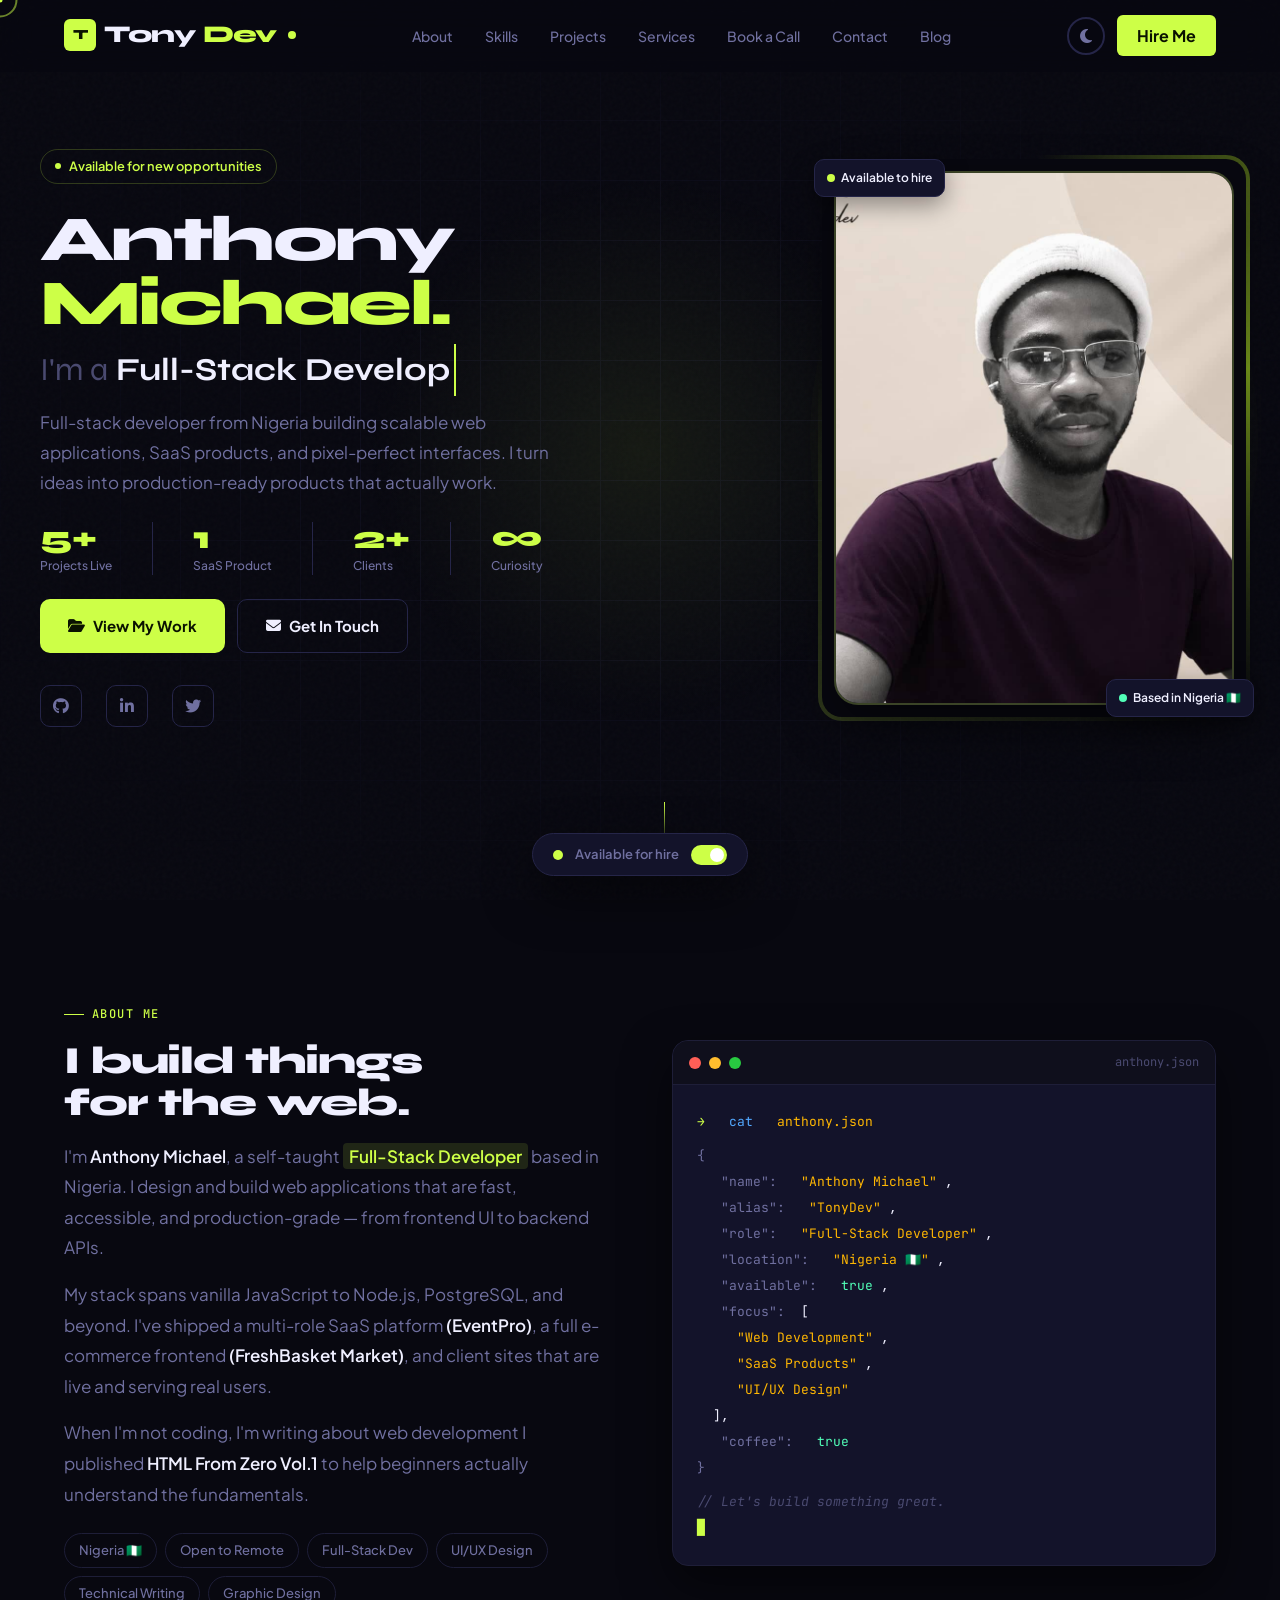
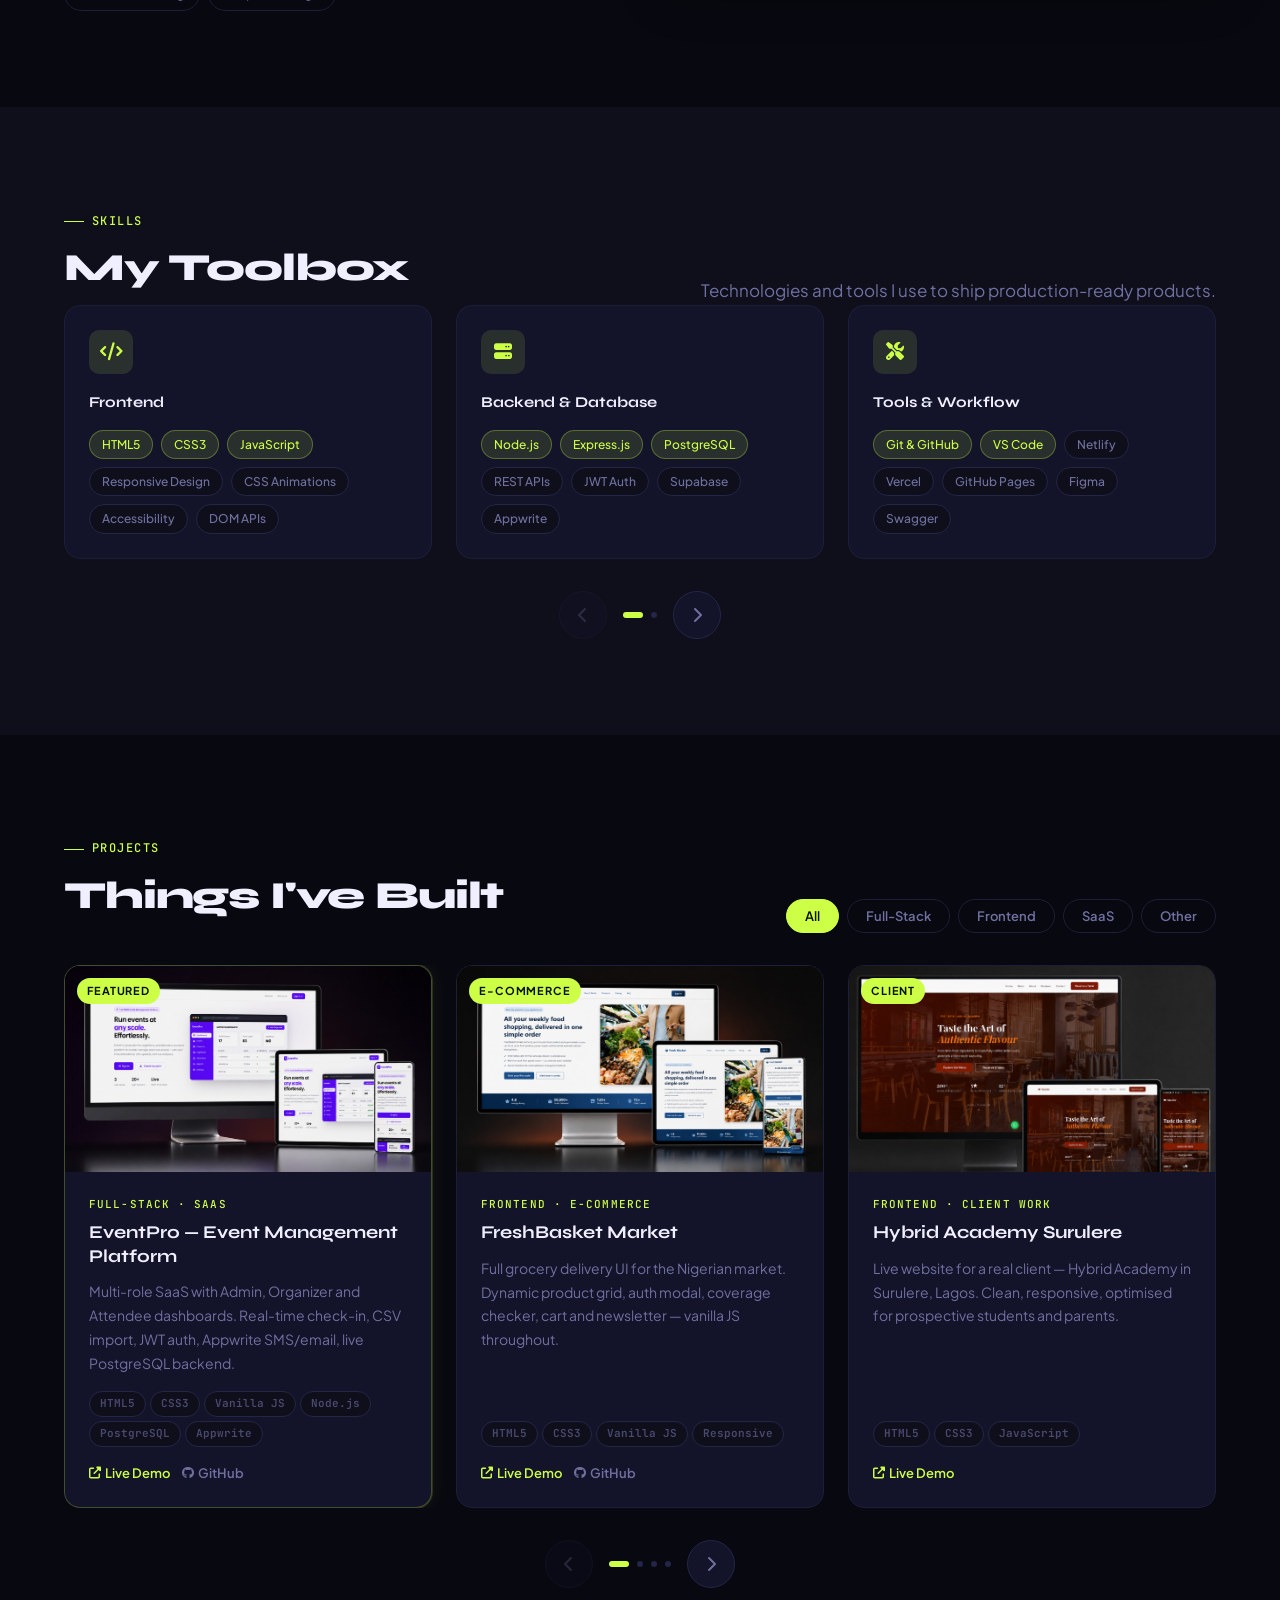
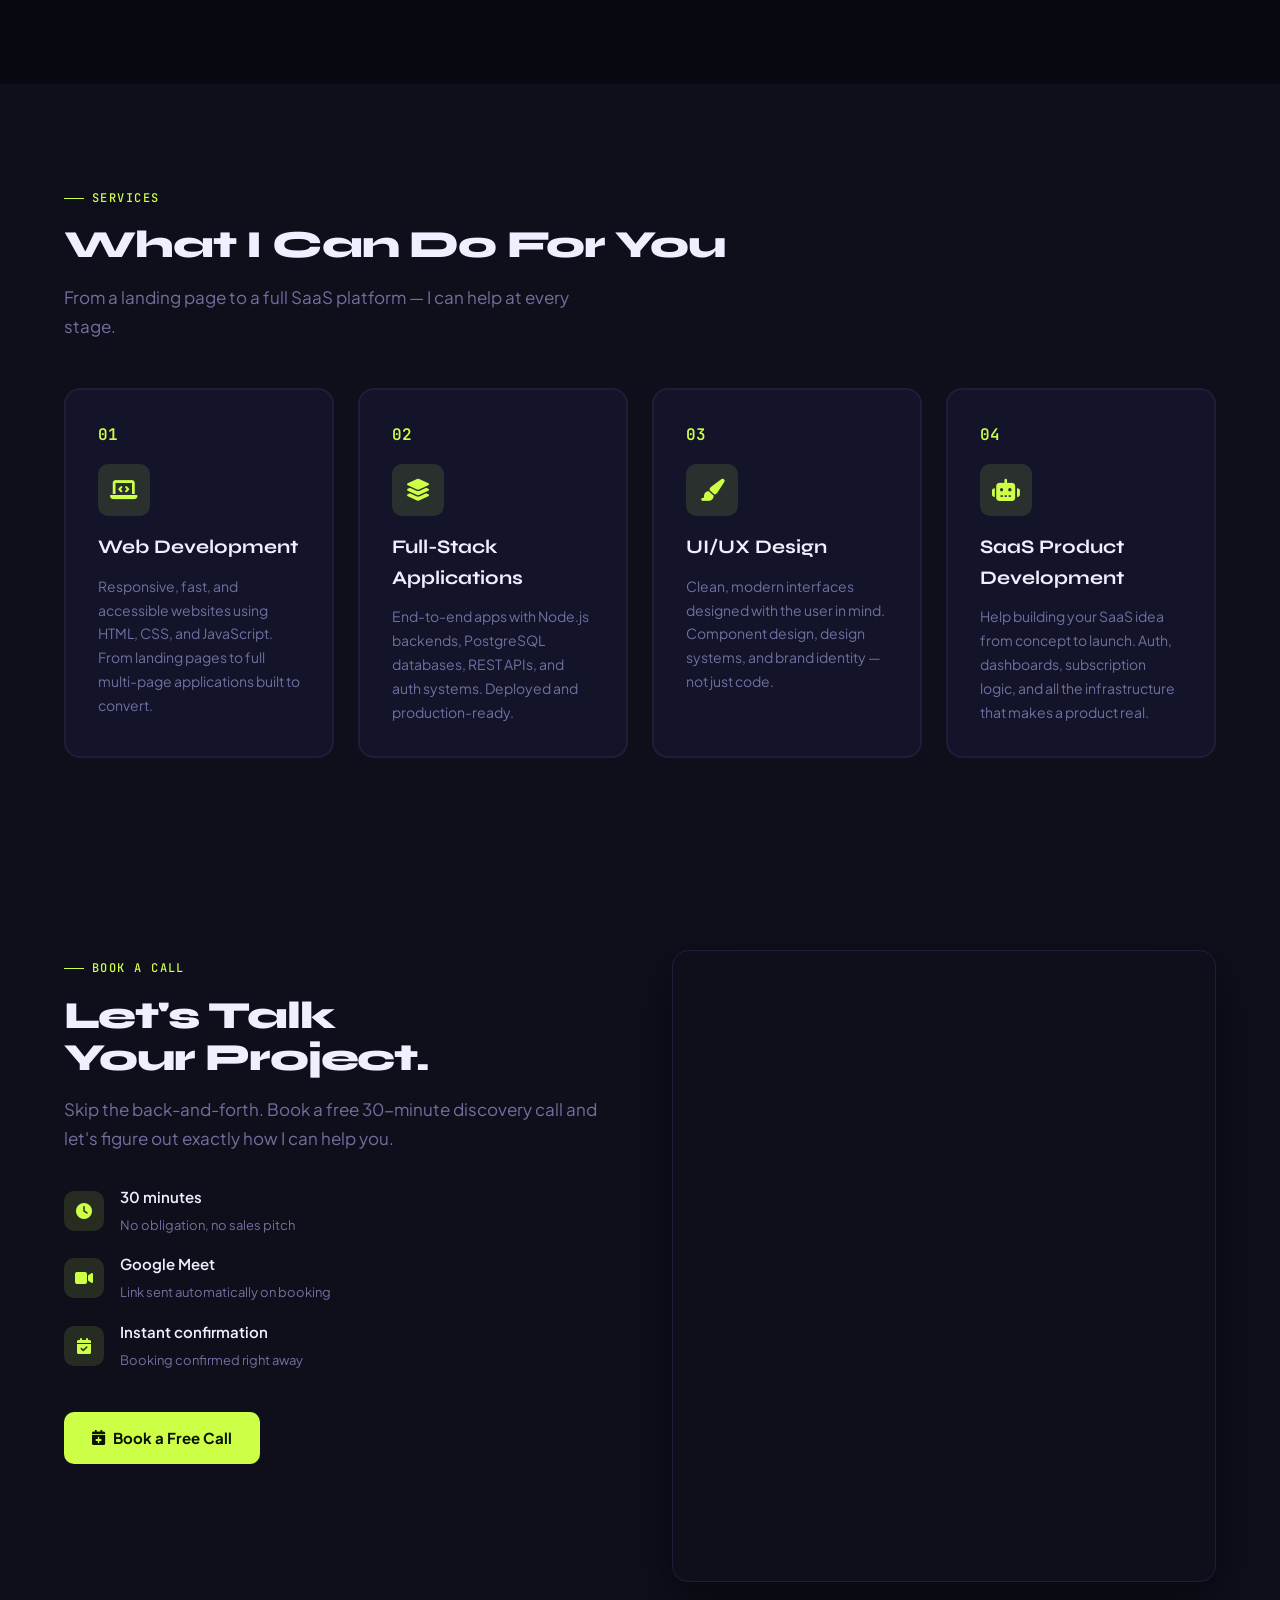
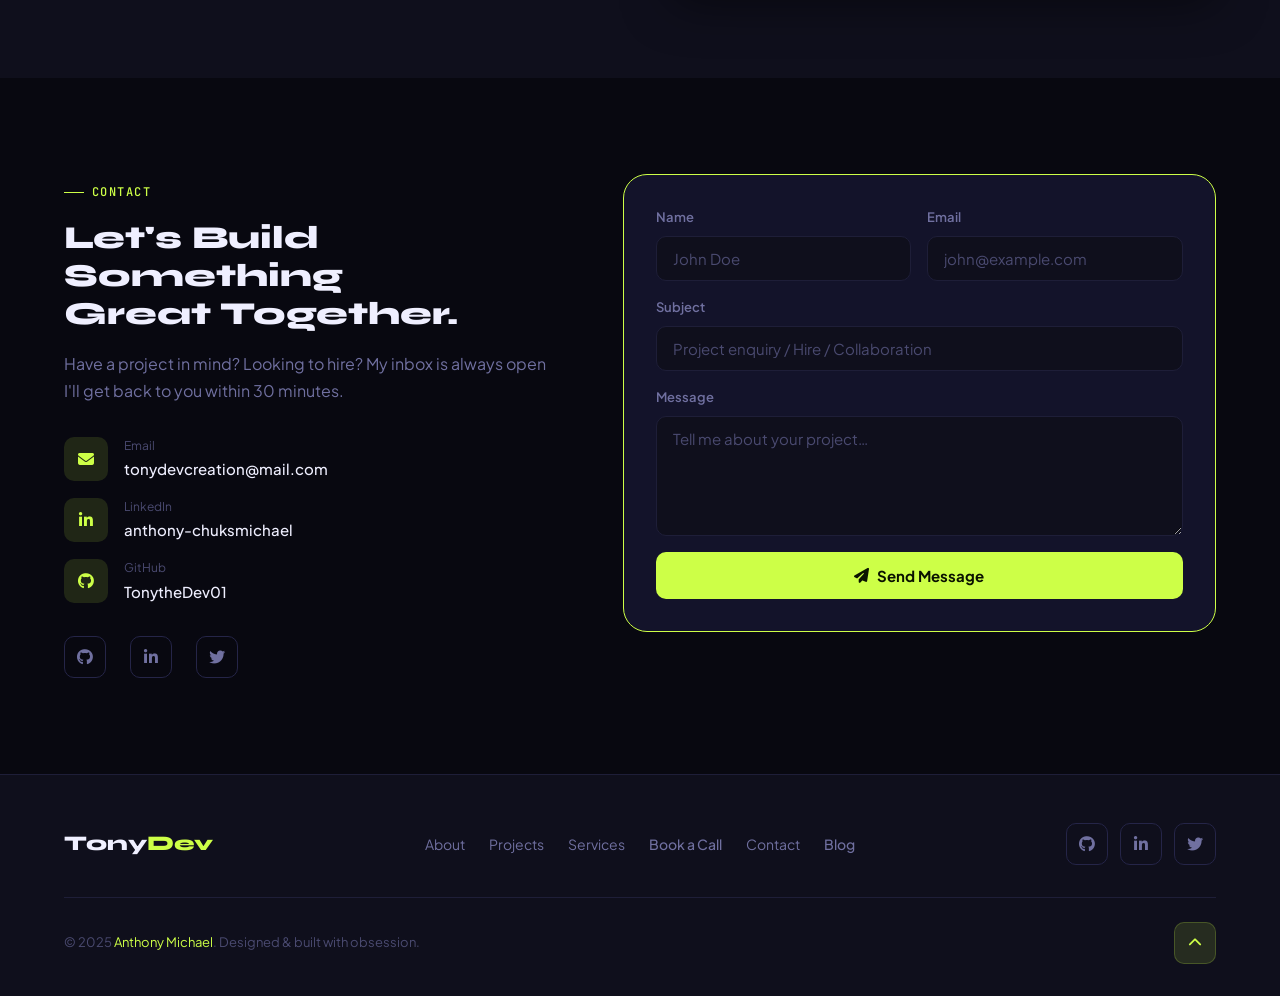
==== commit 22f6c029: "add blog.html, and blog-eventpro.html, and do a clean up of the inline css, for clean code and enhan" ====
--- a/index.html
+++ b/index.html
@@ -44,6 +44,11 @@
         <a href="#hero" class="nav__logo" aria-label="TonyDev — Home">
           <div class="nav__logo-mark" aria-hidden="true">T</div>
           Tony<span class="nav__logo-dev">Dev</span>
+          <span
+            class="nav__status-dot"
+            id="statusDot"
+            aria-label="Available for work"
+          ></span>
         </a>
 
         <nav aria-label="Main navigation">
@@ -52,7 +57,9 @@
             <li><a href="#skills" class="nav__link">Skills</a></li>
             <li><a href="#projects" class="nav__link">Projects</a></li>
             <li><a href="#services" class="nav__link">Services</a></li>
+            <li><a href="#book" class="nav__link">Book a Call</a></li>
             <li><a href="#contact" class="nav__link">Contact</a></li>
+            <li><a href="blog.html" class="nav__link">Blog</a></li>
           </ul>
         </nav>
 
@@ -87,12 +94,7 @@
         <a href="#projects" class="nav__link" data-mobile-link>Projects</a>
         <a href="#services" class="nav__link" data-mobile-link>Services</a>
         <a href="#contact" class="nav__link" data-mobile-link>Contact</a>
-        <a
-          href="#contact"
-          class="btn-hire"
-          data-mobile-link
-          >Hire Me</a
-        >
+        <a href="#contact" class="btn-hire" data-mobile-link>Hire Me</a>
       </div>
     </header>
 
@@ -105,9 +107,13 @@
         <div class="hero__layout">
           <!-- LEFT  -->
           <div class="hero__left">
-            <div class="hero__available" role="status">
-              <div class="hero__available-dot" aria-hidden="true"></div>
-              Available for new opportunities
+            <div class="hero__available" id="availabilityBadge" role="status">
+              <div
+                class="hero__available-dot"
+                aria-hidden="true"
+                id="availDot"
+              ></div>
+              <span id="availText">Available for new opportunities</span>
             </div>
 
             <h1 class="hero__name">
@@ -226,7 +232,7 @@
       </div>
     </section>
 
-    <!-- ══ ABOUT ══════════════════════════════════ -->
+    <!-- ══ ABOUT  -->
     <section class="section" id="about" aria-label="About me">
       <div class="container">
         <div class="about__grid">
@@ -682,8 +688,7 @@
                     ><span class="stack-tag">AI API</span>
                   </div>
                   <div class="project-card__links">
-                    <span
-                      class="project-link project-link--disabled"
+                    <span class="project-link project-link--disabled"
                       ><i class="fas fa-clock"></i> Launching Soon</span
                     >
                   </div>
@@ -812,6 +817,79 @@
               dashboards, subscription logic, and all the infrastructure that
               makes a product real.
             </p>
+          </div>
+        </div>
+      </div>
+    </section>
+
+    <!-- Calendly -->
+    <section
+      class="section calendly-section"
+      id="book"
+      aria-label="Book a call"
+    >
+      <div class="container">
+        <div class="calendly-inner">
+          <div class="calendly-copy">
+            <div class="section-label">Book a Call</div>
+            <h2 class="section-title">Let's Talk<br />Your Project.</h2>
+            <p class="section-sub">
+              Skip the back-and-forth. Book a free 30-minute discovery call and
+              let's figure out exactly how I can help you.
+            </p>
+
+            <div class="calendly-perks">
+              <div class="calendly-perk">
+                <div class="calendly-perk-icon">
+                  <i class="fas fa-clock"></i>
+                </div>
+                <div>
+                  <strong>30 minutes</strong>
+                  <span>No obligation, no sales pitch</span>
+                </div>
+              </div>
+              <div class="calendly-perk">
+                <div class="calendly-perk-icon">
+                  <i class="fas fa-video"></i>
+                </div>
+                <div>
+                  <strong>Google Meet</strong>
+                  <span>Link sent automatically on booking</span>
+                </div>
+              </div>
+              <div class="calendly-perk">
+                <div class="calendly-perk-icon">
+                  <i class="fas fa-calendar-check"></i>
+                </div>
+                <div>
+                  <strong>Instant confirmation</strong>
+                  <span>Booking confirmed right away</span>
+                </div>
+              </div>
+            </div>
+
+            <a
+              href="https://calendly.com/tonydevcreation/30min"
+              target="_blank"
+              rel="noopener"
+              class="btn-primary calendly-cta"
+            >
+              <i class="fas fa-calendar-plus"></i>
+              Book a Free Call
+            </a>
+          </div>
+
+          <div class="calendly-widget-wrap">
+            <!-- Inline Calendly widget -->
+            <div
+              class="calendly-inline-widget"
+              data-url="https://calendly.com/tonydevcreation/30min?hide_gdpr_banner=1&background_color=13132A&text_color=EFEFFF&primary_color=CDFF47"
+            ></div>
+            <script
+              type="text/javascript"
+              src="https://assets.calendly.com/assets/external/widget.js"
+              async
+            ></script>
           </div>
         </div>
       </div>
@@ -970,7 +1048,9 @@
               <li><a href="#about" class="footer__link">About</a></li>
               <li><a href="#projects" class="footer__link">Projects</a></li>
               <li><a href="#services" class="footer__link">Services</a></li>
+              <li><a href="#book" class="nav__link">Book a Call</a></li>
               <li><a href="#contact" class="footer__link">Contact</a></li>
+              <li><a href="blog.html" class="nav__link">Blog</a></li>
             </ul>
           </nav>
           <div class="footer__social hero__social">
@@ -1016,6 +1096,18 @@
       </div>
     </footer>
 
+    <div
+      class="availability-toggle-wrap"
+      id="availToggleWrap"
+      role="button"
+      aria-label="Toggle availability status"
+      tabindex="0"
+    >
+      <div class="avail-toggle-dot" id="availToggleDot"></div>
+      <span id="availToggleLabel">Available for hire</span>
+      <div class="avail-toggle-switch active" id="availToggleSwitch"></div>
+    </div>
+
     <script src="index.js"></script>
   </body>
 </html>
--- a/index.css
+++ b/index.css
@@ -2148,3 +2148,641 @@
     animation: none;
   }
 }
+
+.nav__status-dot {
+  width: 8px;
+  height: 8px;
+  border-radius: 50%;
+  background: var(--clr-accent);
+  margin-left: 4px;
+  flex-shrink: 0;
+  animation: pulse-dot 2s ease infinite;
+  transition: background var(--t-base);
+}
+
+.nav__status-dot.unavailable {
+  background: #ff5252;
+  animation: none;
+}
+
+/* ── OPEN TO WORK TOGGLE ─────────────────────────────────── */
+.availability-toggle-wrap {
+  position: fixed;
+  bottom: 24px;
+  left: 50%;
+  transform: translateX(-50%);
+  z-index: 200;
+  display: flex;
+  align-items: center;
+  gap: 12px;
+  background: var(--clr-card);
+  border: 1px solid var(--clr-border-light);
+  border-radius: var(--r-full);
+  padding: 10px 20px;
+  box-shadow: var(--shadow-lg);
+  font-size: 0.8125rem;
+  font-weight: 600;
+  color: var(--clr-text-muted);
+  cursor: pointer;
+  transition: all var(--t-base);
+  white-space: nowrap;
+}
+
+.availability-toggle-wrap:hover {
+  border-color: var(--clr-accent);
+  color: var(--clr-text);
+}
+
+.avail-toggle-dot {
+  width: 10px;
+  height: 10px;
+  border-radius: 50%;
+  background: var(--clr-accent);
+  animation: pulse-dot 2s ease infinite;
+  flex-shrink: 0;
+  transition: background var(--t-base);
+}
+
+.avail-toggle-dot.unavailable {
+  background: #ff5252;
+  animation: none;
+}
+
+.avail-toggle-switch {
+  width: 36px;
+  height: 20px;
+  border-radius: 10px;
+  background: var(--clr-border-light);
+  position: relative;
+  transition: background var(--t-base);
+  flex-shrink: 0;
+}
+
+.avail-toggle-switch::after {
+  content: "";
+  position: absolute;
+  top: 3px;
+  left: 3px;
+  width: 14px;
+  height: 14px;
+  border-radius: 50%;
+  background: white;
+  transition: transform var(--t-base);
+}
+
+.avail-toggle-switch.active {
+  background: var(--clr-accent);
+}
+
+.avail-toggle-switch.active::after {
+  transform: translateX(16px);
+}
+
+/* ── CALENDLY SECTION ────────────────────────────────────── */
+.calendly-section {
+  background: var(--clr-surface);
+}
+
+.calendly-inner {
+  display: grid;
+  grid-template-columns: 1fr 1fr;
+  gap: var(--sp-16);
+  align-items: start;
+}
+
+.calendly-perks {
+  display: flex;
+  flex-direction: column;
+  gap: var(--sp-4);
+  margin: var(--sp-8) 0;
+}
+
+.calendly-perk {
+  display: flex;
+  align-items: center;
+  gap: var(--sp-4);
+}
+
+.calendly-perk-icon {
+  width: 40px;
+  height: 40px;
+  background: var(--clr-accent-dim);
+  border-radius: var(--r-md);
+  display: flex;
+  align-items: center;
+  justify-content: center;
+  color: var(--clr-accent);
+  font-size: 1rem;
+  flex-shrink: 0;
+}
+
+.calendly-perk strong {
+  display: block;
+  font-size: 0.9375rem;
+  font-weight: 600;
+  color: var(--clr-text);
+  margin-bottom: 2px;
+}
+
+.calendly-perk span {
+  font-size: 0.8125rem;
+  color: var(--clr-text-muted);
+}
+
+.calendly-cta {
+  margin-top: var(--sp-2);
+}
+
+.calendly-inline-widget {
+  min-width: 280px;
+  height: 630px;
+}
+
+.calendly-widget-wrap {
+  border-radius: var(--r-lg);
+  overflow: hidden;
+  border: 1px solid var(--clr-border);
+  box-shadow: var(--shadow-lg);
+}
+
+@media (max-width: 63.9em) {
+  .calendly-inner {
+    grid-template-columns: 1fr;
+  }
+  .calendly-widget-wrap {
+    display: none; /* Show only the CTA button on mobile */
+  }
+}
+
+/* ── BLOG STYLES ─────────────────────────────────────────── */
+.post-hero__bg--eventpro {
+  background: linear-gradient(135deg, #0a0020 0%, #1a0040 50%, #6f00ff 100%);
+}
+
+.post-tag--secondary {
+  background: var(--clr-card);
+  color: var(--clr-text);
+}
+
+.icon-with-margin {
+  margin-right: 4px;
+}
+
+.cta-buttons-group {
+  display: flex;
+  gap: 1rem;
+  justify-content: center;
+  flex-wrap: wrap;
+}
+
+/* Blog listing page styles */
+.blog-hero {
+  padding-top: calc(var(--nav-h) + 4rem);
+}
+
+.blog-hero__container {
+  position: relative;
+  z-index: 1;
+}
+
+.blog-hero__title {
+  font-size: clamp(2.5rem, 6vw, 4rem);
+}
+
+.blog-hero__sub {
+  max-width: 600px;
+}
+
+.accent-text {
+  color: var(--clr-accent);
+}
+
+.section--no-top-padding {
+  padding-top: 0;
+}
+
+.blog-card--featured {
+  display: flex;
+  flex-direction: row;
+  margin-bottom: var(--sp-6);
+  min-height: 280px;
+}
+
+.blog-card__cover--eventpro {
+  width: 45%;
+  flex-shrink: 0;
+  background: linear-gradient(135deg, #1a0040, #6f00ff);
+  font-size: 4rem;
+}
+
+.blog-card__cover--fresh {
+  background: linear-gradient(135deg, #020d18, #2e5e99);
+}
+
+.blog-card__cover--idea {
+  background: linear-gradient(135deg, #0a0414, #3d0f6e);
+}
+
+.blog-card__cover--ebook {
+  background: linear-gradient(135deg, #0f0800, #3d2200);
+}
+
+.blog-card__cover-image {
+  width: 100%;
+  height: 100%;
+  object-fit: cover;
+  object-position: center;
+  display: block;
+}
+
+.blog-card__tag--featured {
+  background: var(--clr-accent);
+  color: var(--clr-accent-text);
+}
+
+.blog-card__tag--disabled {
+  background: var(--clr-border-light);
+  color: var(--clr-text-subtle);
+}
+
+.blog-card--disabled {
+  opacity: 0.5;
+  cursor: default;
+}
+
+.blog-card__read--disabled {
+  color: var(--clr-text-subtle);
+}
+
+/* ── BLOG PAGE STYLES ────────────────────────────────────── */
+.blog-hero {
+  min-height: 50vh;
+  padding-top: var(--nav-h);
+  display: flex;
+  align-items: center;
+  background: var(--clr-bg);
+  position: relative;
+  overflow: hidden;
+}
+
+.blog-hero::before {
+  content: "";
+  position: absolute;
+  inset: 0;
+  background-image:
+    linear-gradient(var(--clr-border) 1px, transparent 1px),
+    linear-gradient(90deg, var(--clr-border) 1px, transparent 1px);
+  background-size: 60px 60px;
+  opacity: 0.3;
+}
+
+.blog-grid {
+  display: grid;
+  grid-template-columns: repeat(auto-fill, minmax(320px, 1fr));
+  gap: var(--sp-6);
+  margin-top: var(--sp-12);
+}
+
+.blog-card {
+  background: var(--clr-card);
+  border: 1px solid var(--clr-border);
+  border-radius: var(--r-lg);
+  overflow: hidden;
+  transition: all var(--t-slow);
+  display: flex;
+  flex-direction: column;
+  text-decoration: none;
+  color: inherit;
+}
+
+.blog-card:hover {
+  border-color: var(--clr-accent);
+  transform: translateY(-6px);
+  box-shadow: var(--shadow-accent);
+}
+
+.blog-card__cover {
+  aspect-ratio: 16/9;
+  display: flex;
+  align-items: center;
+  justify-content: center;
+  font-size: 3rem;
+  position: relative;
+}
+
+.blog-card__tag {
+  position: absolute;
+  top: 12px;
+  left: 12px;
+  padding: 4px 10px;
+  border-radius: var(--r-full);
+  font-size: 0.6875rem;
+  font-weight: 700;
+  text-transform: uppercase;
+  letter-spacing: 0.08em;
+}
+
+.blog-card__body {
+  padding: var(--sp-6);
+  display: flex;
+  flex-direction: column;
+  flex: 1;
+}
+
+.blog-card__meta {
+  display: flex;
+  align-items: center;
+  gap: var(--sp-3);
+  font-size: 0.75rem;
+  color: var(--clr-text-subtle);
+  font-family: var(--font-mono);
+  margin-bottom: var(--sp-3);
+}
+
+.blog-card__title {
+  font-family: var(--font-heading);
+  font-size: 1.25rem;
+  font-weight: 700;
+  color: var(--clr-text);
+  margin-bottom: var(--sp-3);
+  line-height: 1.3;
+}
+
+.blog-card__excerpt {
+  font-size: 0.875rem;
+  color: var(--clr-text-muted);
+  line-height: 1.7;
+  flex: 1;
+  margin-bottom: var(--sp-4);
+}
+
+.blog-card__read {
+  font-size: 0.8125rem;
+  font-weight: 600;
+  color: var(--clr-accent);
+  display: flex;
+  align-items: center;
+  gap: var(--sp-2);
+}
+
+/* ── BLOG POST (single article) ──────────────────────────── */
+.post-hero {
+  min-height: 60vh;
+  padding-top: var(--nav-h);
+  display: flex;
+  align-items: flex-end;
+  position: relative;
+  overflow: hidden;
+}
+
+.post-hero__bg {
+  position: absolute;
+  inset: 0;
+  z-index: 0;
+}
+
+.post-hero__overlay {
+  position: absolute;
+  inset: 0;
+  background: linear-gradient(
+    to bottom,
+    rgba(8, 8, 16, 0.3) 0%,
+    rgba(8, 8, 16, 0.95) 100%
+  );
+  z-index: 1;
+}
+
+.post-hero__content {
+  position: relative;
+  z-index: 2;
+  padding: var(--sp-16) 0;
+}
+
+.post-meta {
+  display: flex;
+  align-items: center;
+  gap: var(--sp-4);
+  flex-wrap: wrap;
+  margin-bottom: var(--sp-4);
+}
+
+.post-tag {
+  padding: 4px 12px;
+  background: var(--clr-accent);
+  color: var(--clr-accent-text);
+  font-size: 0.6875rem;
+  font-weight: 700;
+  border-radius: var(--r-full);
+  text-transform: uppercase;
+  letter-spacing: 0.08em;
+}
+
+.post-date {
+  font-family: var(--font-mono);
+  font-size: 0.75rem;
+  color: var(--clr-text-muted);
+}
+
+.post-read-time {
+  font-family: var(--font-mono);
+  font-size: 0.75rem;
+  color: var(--clr-text-muted);
+}
+
+.post-title {
+  font-family: var(--font-heading);
+  font-size: clamp(2rem, 5vw, 3.5rem);
+  font-weight: 800;
+  letter-spacing: -0.04em;
+  line-height: 1.1;
+  color: var(--clr-text);
+  margin-bottom: var(--sp-4);
+  max-width: 800px;
+}
+
+.post-subtitle {
+  font-size: 1.125rem;
+  color: var(--clr-text-muted);
+  max-width: 600px;
+  line-height: 1.7;
+}
+
+.post-body {
+  max-width: 740px;
+  margin: 0 auto;
+  padding: var(--sp-16) var(--sp-6);
+}
+
+.post-body h2 {
+  font-family: var(--font-heading);
+  font-size: 1.75rem;
+  font-weight: 800;
+  color: var(--clr-text);
+  margin: var(--sp-12) 0 var(--sp-4);
+  letter-spacing: -0.03em;
+}
+
+.post-body h3 {
+  font-family: var(--font-heading);
+  font-size: 1.25rem;
+  font-weight: 700;
+  color: var(--clr-text);
+  margin: var(--sp-8) 0 var(--sp-3);
+}
+
+.post-body p {
+  font-size: 1.0625rem;
+  color: var(--clr-text-muted);
+  line-height: 1.85;
+  margin-bottom: var(--sp-6);
+}
+
+.post-body strong {
+  color: var(--clr-text);
+  font-weight: 600;
+}
+
+.post-body a {
+  color: var(--clr-accent);
+  text-decoration: underline;
+  text-underline-offset: 3px;
+}
+
+.post-body ul,
+.post-body ol {
+  margin: 0 0 var(--sp-6) var(--sp-6);
+}
+
+.post-body li {
+  font-size: 1.0625rem;
+  color: var(--clr-text-muted);
+  line-height: 1.85;
+  margin-bottom: var(--sp-2);
+}
+
+.post-body blockquote {
+  border-left: 3px solid var(--clr-accent);
+  padding: var(--sp-4) var(--sp-6);
+  margin: var(--sp-8) 0;
+  background: var(--clr-card);
+  border-radius: 0 var(--r-md) var(--r-md) 0;
+}
+
+.post-body blockquote p {
+  margin: 0;
+  font-size: 1.125rem;
+  color: var(--clr-text);
+  font-style: italic;
+}
+
+.post-body code {
+  font-family: var(--font-mono);
+  font-size: 0.875rem;
+  background: var(--clr-card);
+  border: 1px solid var(--clr-border);
+  border-radius: 4px;
+  padding: 2px 6px;
+  color: var(--clr-accent);
+}
+
+.post-body pre {
+  background: var(--clr-card);
+  border: 1px solid var(--clr-border);
+  border-radius: var(--r-md);
+  padding: var(--sp-6);
+  overflow-x: auto;
+  margin-bottom: var(--sp-6);
+}
+
+.post-body pre code {
+  background: none;
+  border: none;
+  padding: 0;
+  font-size: 0.875rem;
+  color: var(--clr-text);
+}
+
+.post-divider {
+  border: none;
+  border-top: 1px solid var(--clr-border);
+  margin: var(--sp-12) 0;
+}
+
+.post-callout {
+  background: var(--clr-accent-dim);
+  border: 1px solid rgba(205, 255, 71, 0.2);
+  border-radius: var(--r-lg);
+  padding: var(--sp-6);
+  margin: var(--sp-8) 0;
+}
+
+.post-callout p {
+  margin: 0;
+  color: var(--clr-text);
+}
+
+.post-callout i {
+  color: var(--clr-accent);
+  margin-right: var(--sp-2);
+}
+
+.post-footer {
+  border-top: 1px solid var(--clr-border);
+  padding-top: var(--sp-8);
+  margin-top: var(--sp-8);
+}
+
+.post-author {
+  display: flex;
+  align-items: center;
+  gap: var(--sp-4);
+  margin-bottom: var(--sp-8);
+}
+
+.post-author-avatar {
+  width: 56px;
+  height: 56px;
+  border-radius: 50%;
+  background: var(--clr-accent);
+  display: flex;
+  align-items: center;
+  justify-content: center;
+  font-family: var(--font-heading);
+  font-size: 1.25rem;
+  font-weight: 800;
+  color: var(--clr-accent-text);
+  flex-shrink: 0;
+}
+
+.post-author-name {
+  font-family: var(--font-heading);
+  font-size: 1rem;
+  font-weight: 700;
+  color: var(--clr-text);
+}
+
+.post-author-role {
+  font-size: 0.8125rem;
+  color: var(--clr-text-muted);
+}
+
+.post-cta-box {
+  background: var(--clr-card);
+  border: 1px solid var(--clr-border);
+  border-radius: var(--r-xl);
+  padding: var(--sp-8);
+  text-align: center;
+}
+
+.post-cta-box h3 {
+  font-family: var(--font-heading);
+  font-size: 1.5rem;
+  font-weight: 800;
+  color: var(--clr-text);
+  margin: 0 0 var(--sp-3);
+}
+
+.post-cta-box p {
+  color: var(--clr-text-muted);
+  margin: 0 0 var(--sp-6);
+}
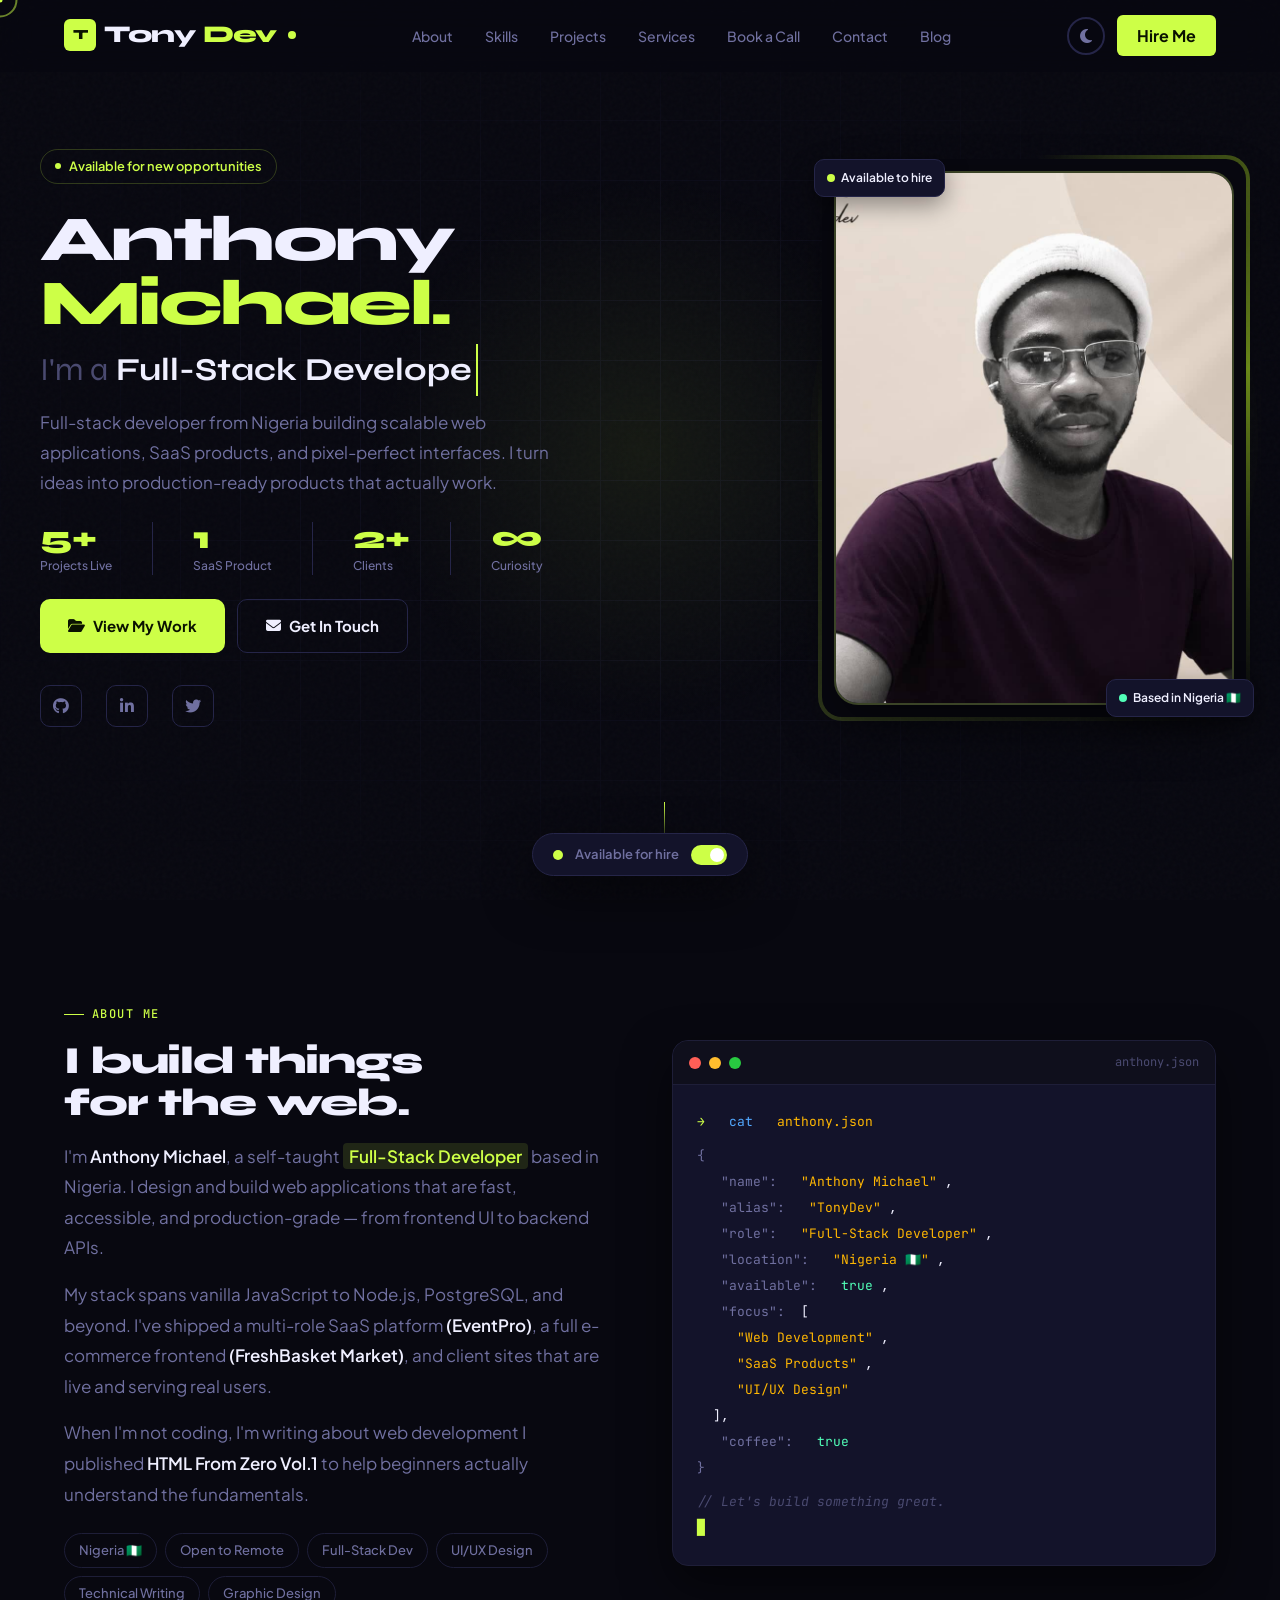
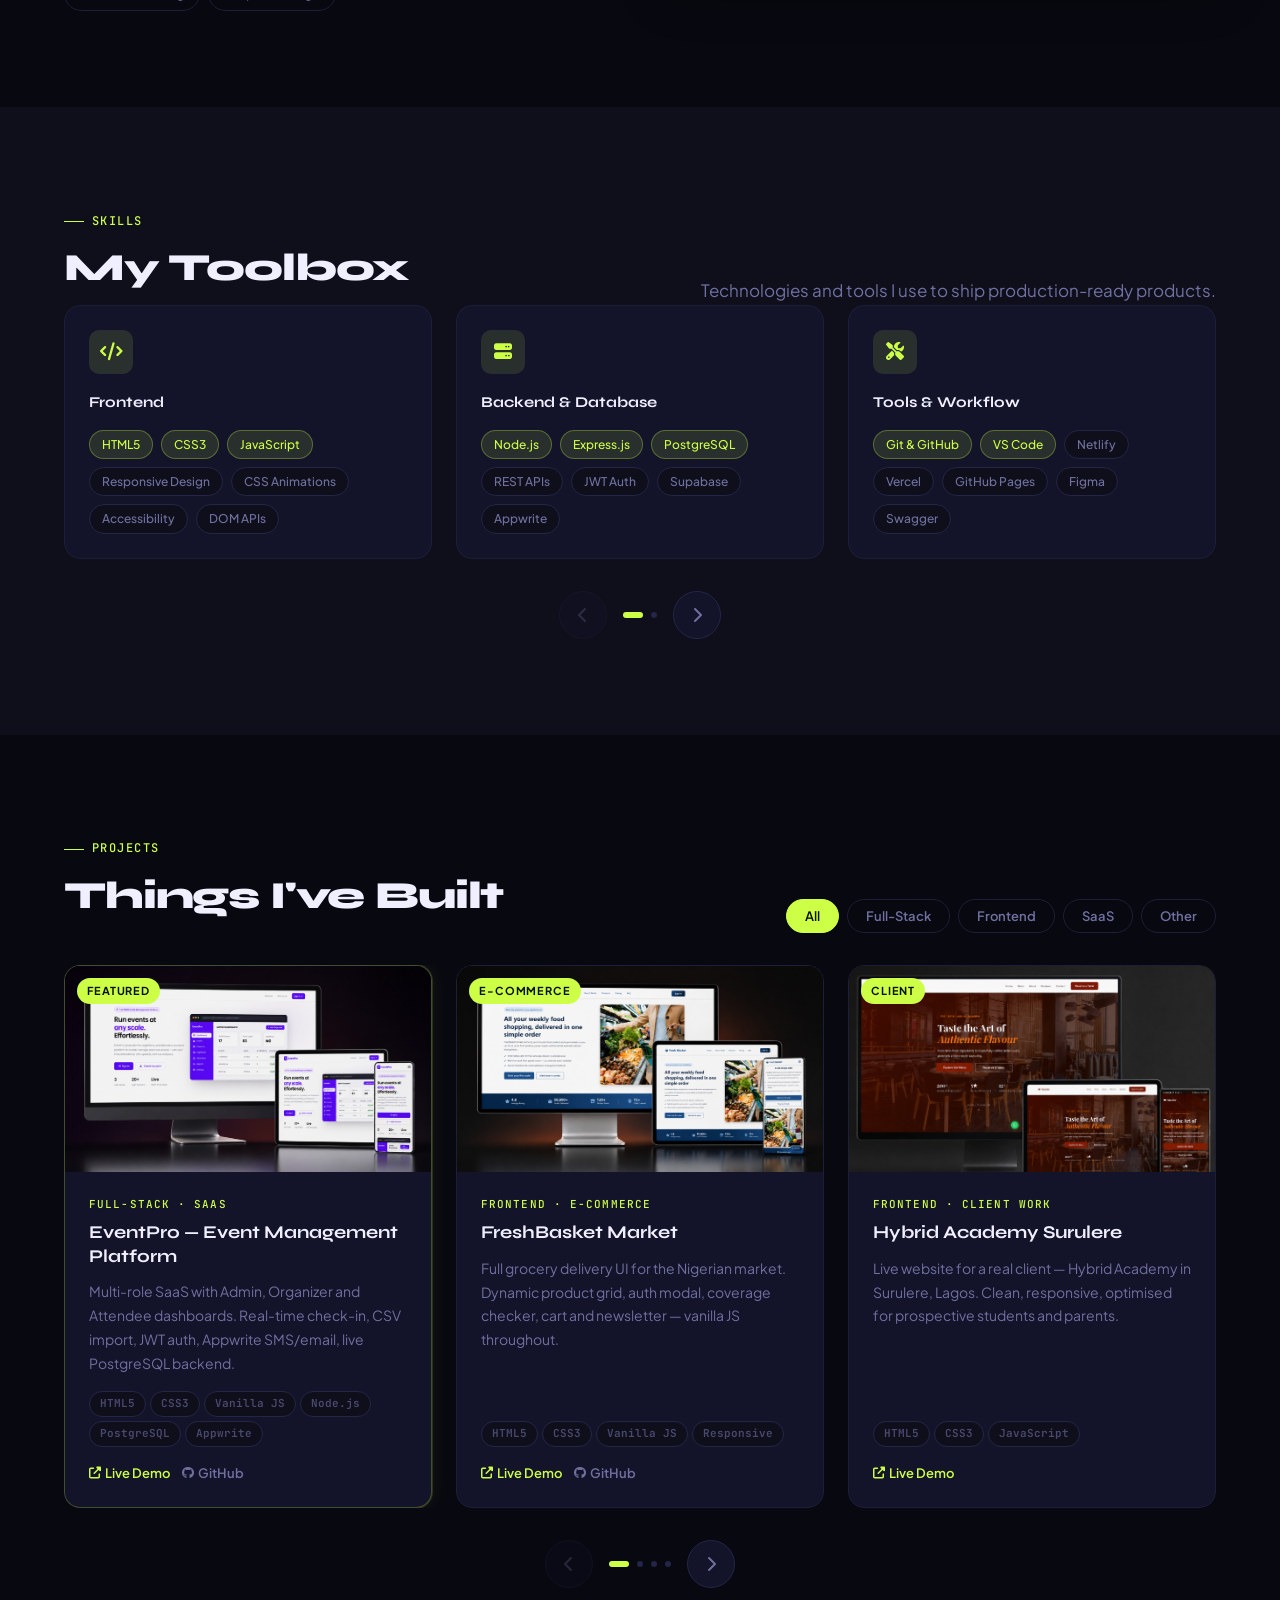
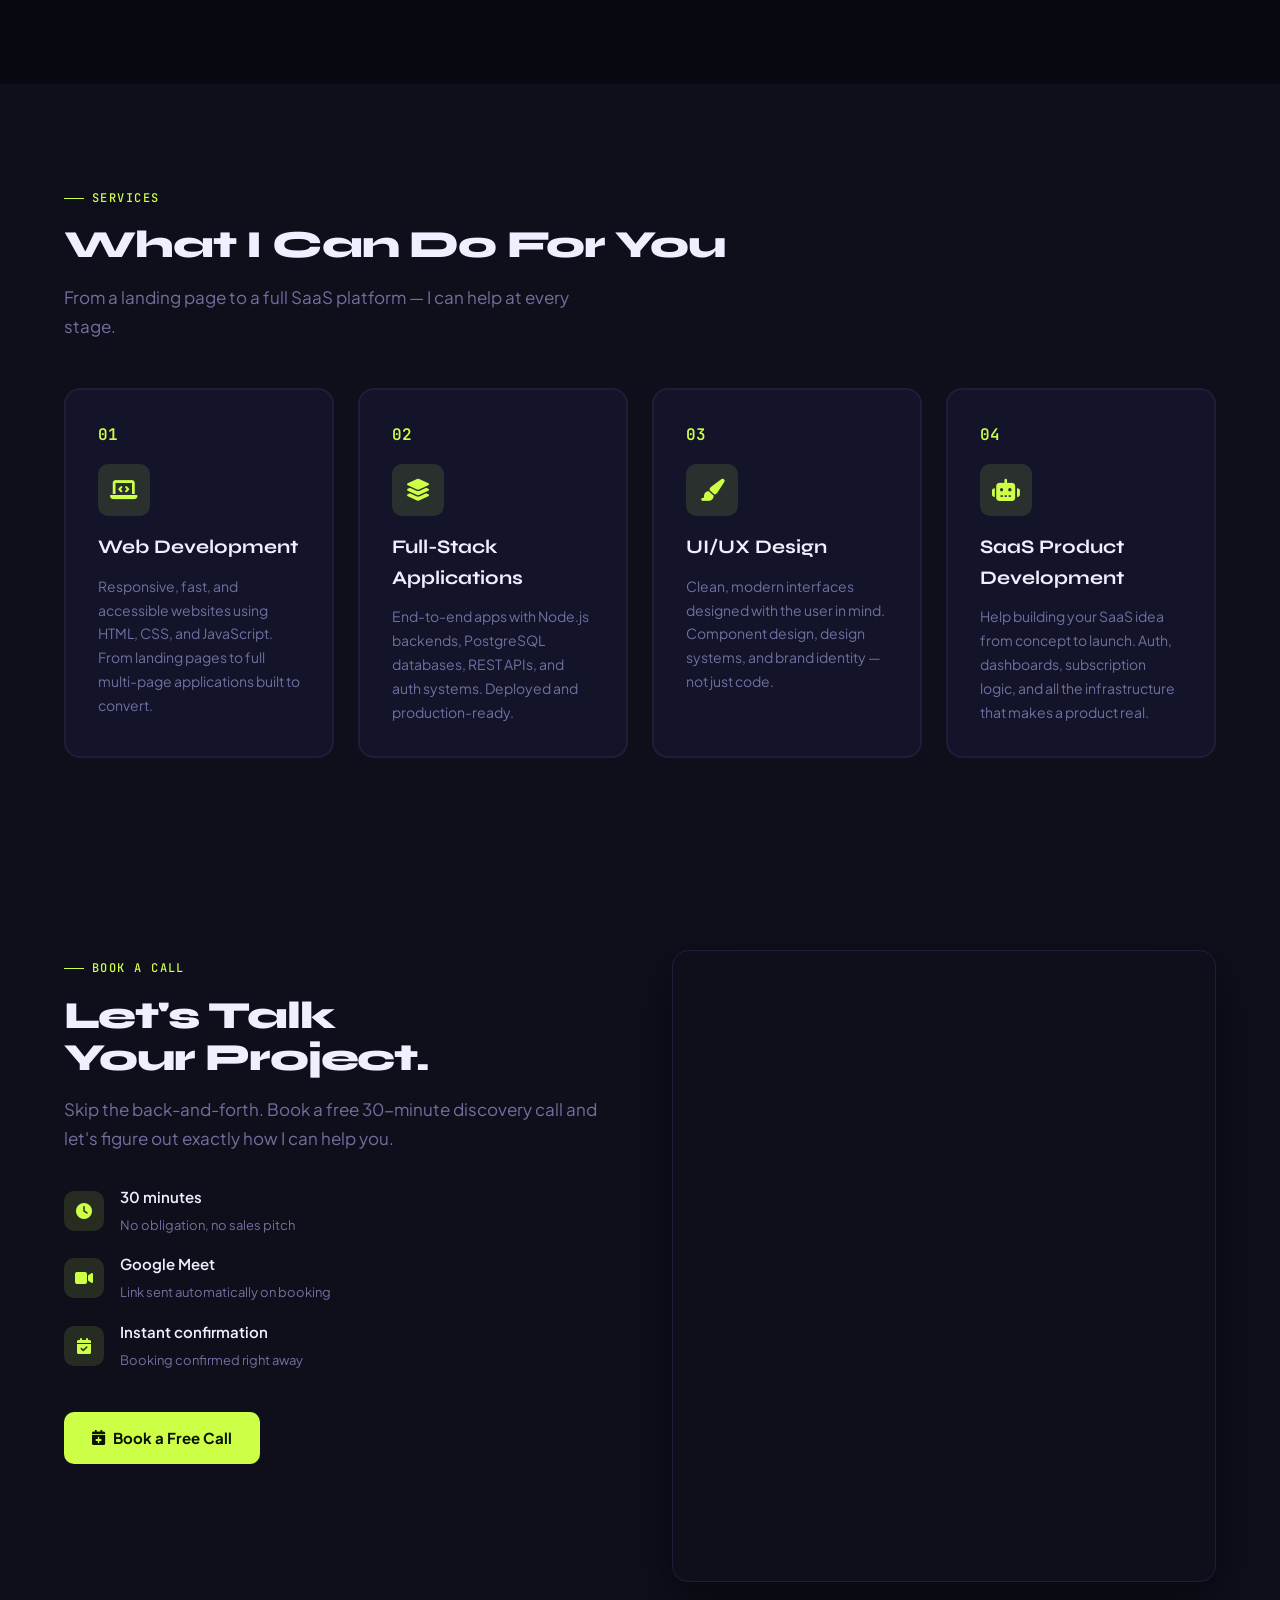
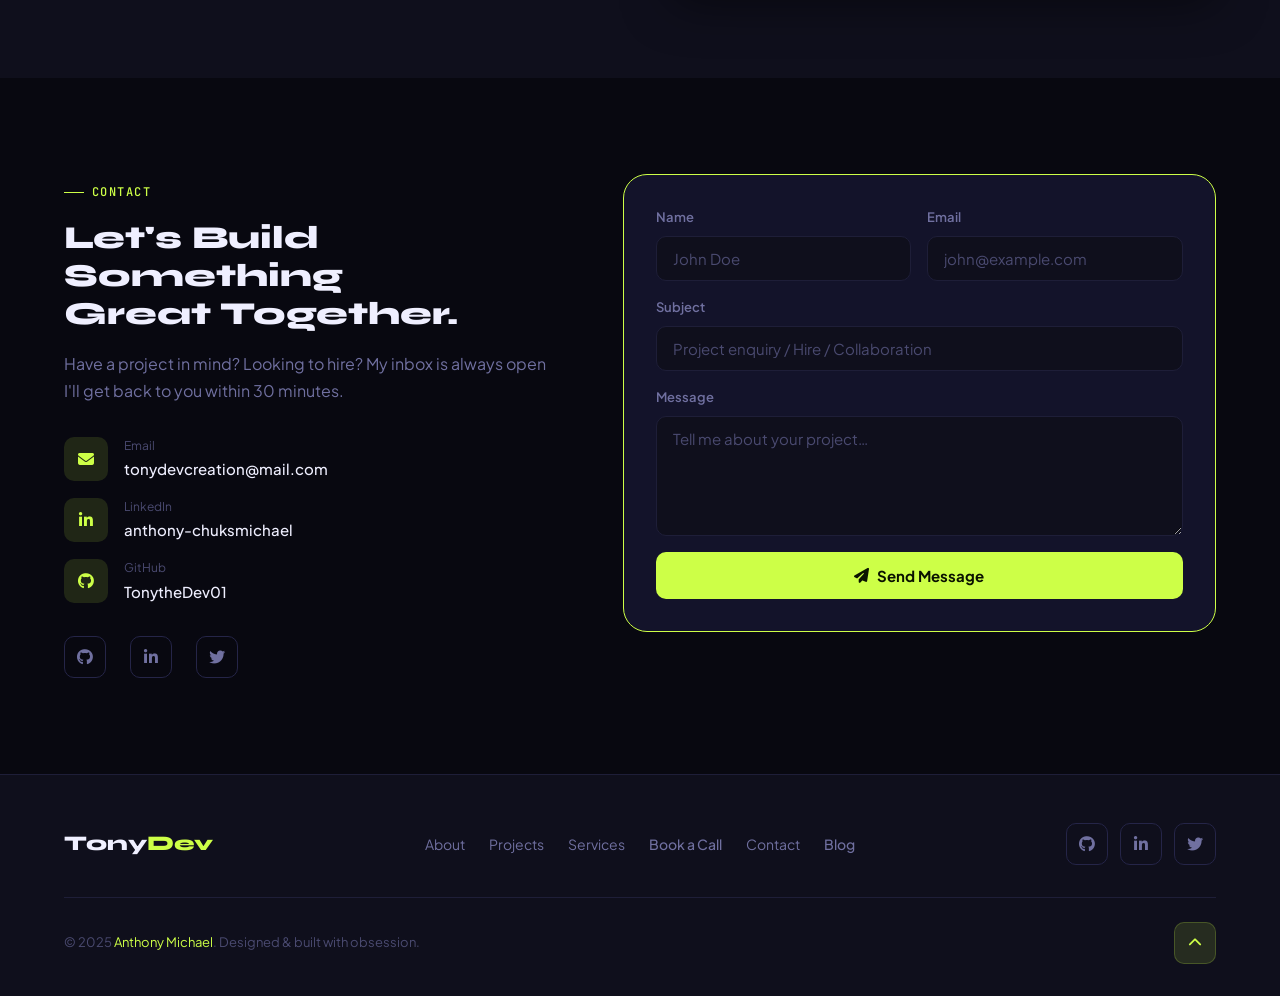
==== commit ec922010: "add the blog and booking link to the mobile toggle" ====
--- a/index.html
+++ b/index.html
@@ -93,6 +93,9 @@
         <a href="#skills" class="nav__link" data-mobile-link>Skills</a>
         <a href="#projects" class="nav__link" data-mobile-link>Projects</a>
         <a href="#services" class="nav__link" data-mobile-link>Services</a>
+        <a href="blog.html" class="nav__link">Blog</a>
+        <a href="#book" class="nav__link">Book a Call</a>
+
         <a href="#contact" class="nav__link" data-mobile-link>Contact</a>
         <a href="#contact" class="btn-hire" data-mobile-link>Hire Me</a>
       </div>
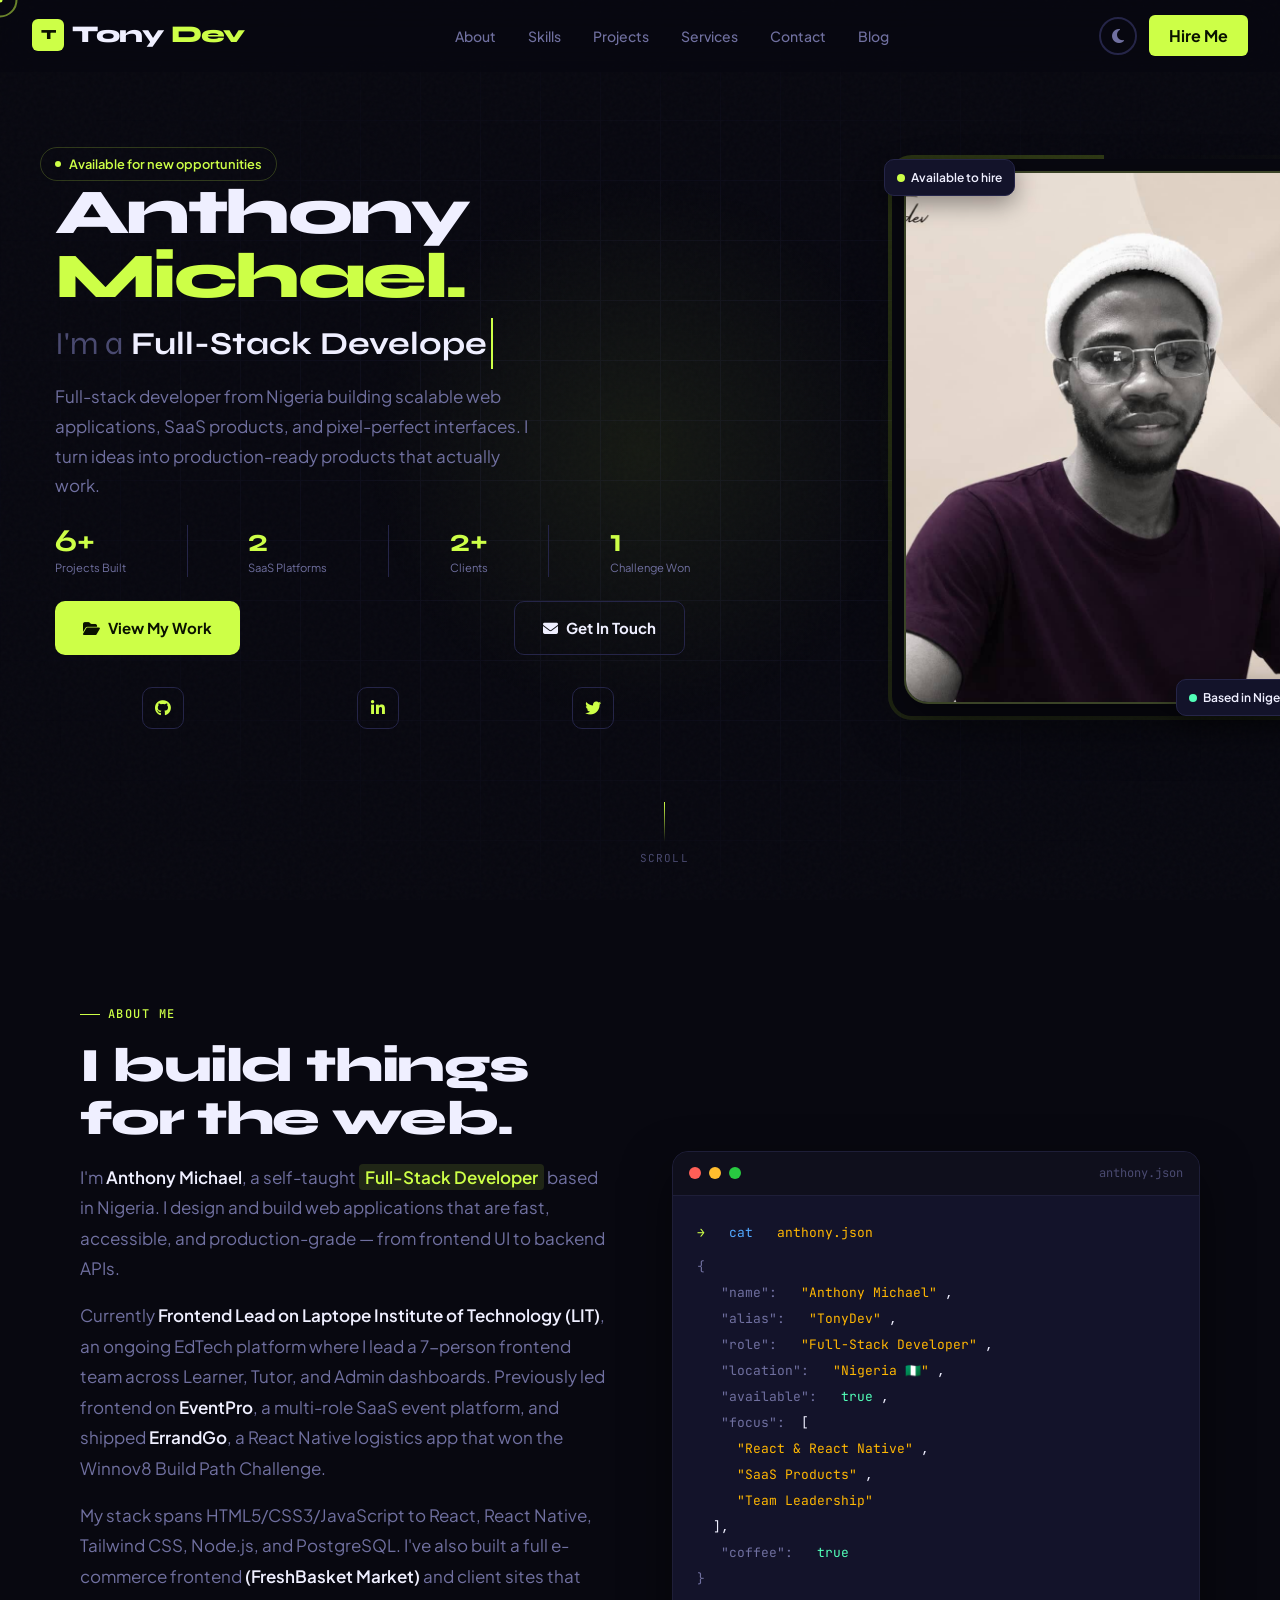
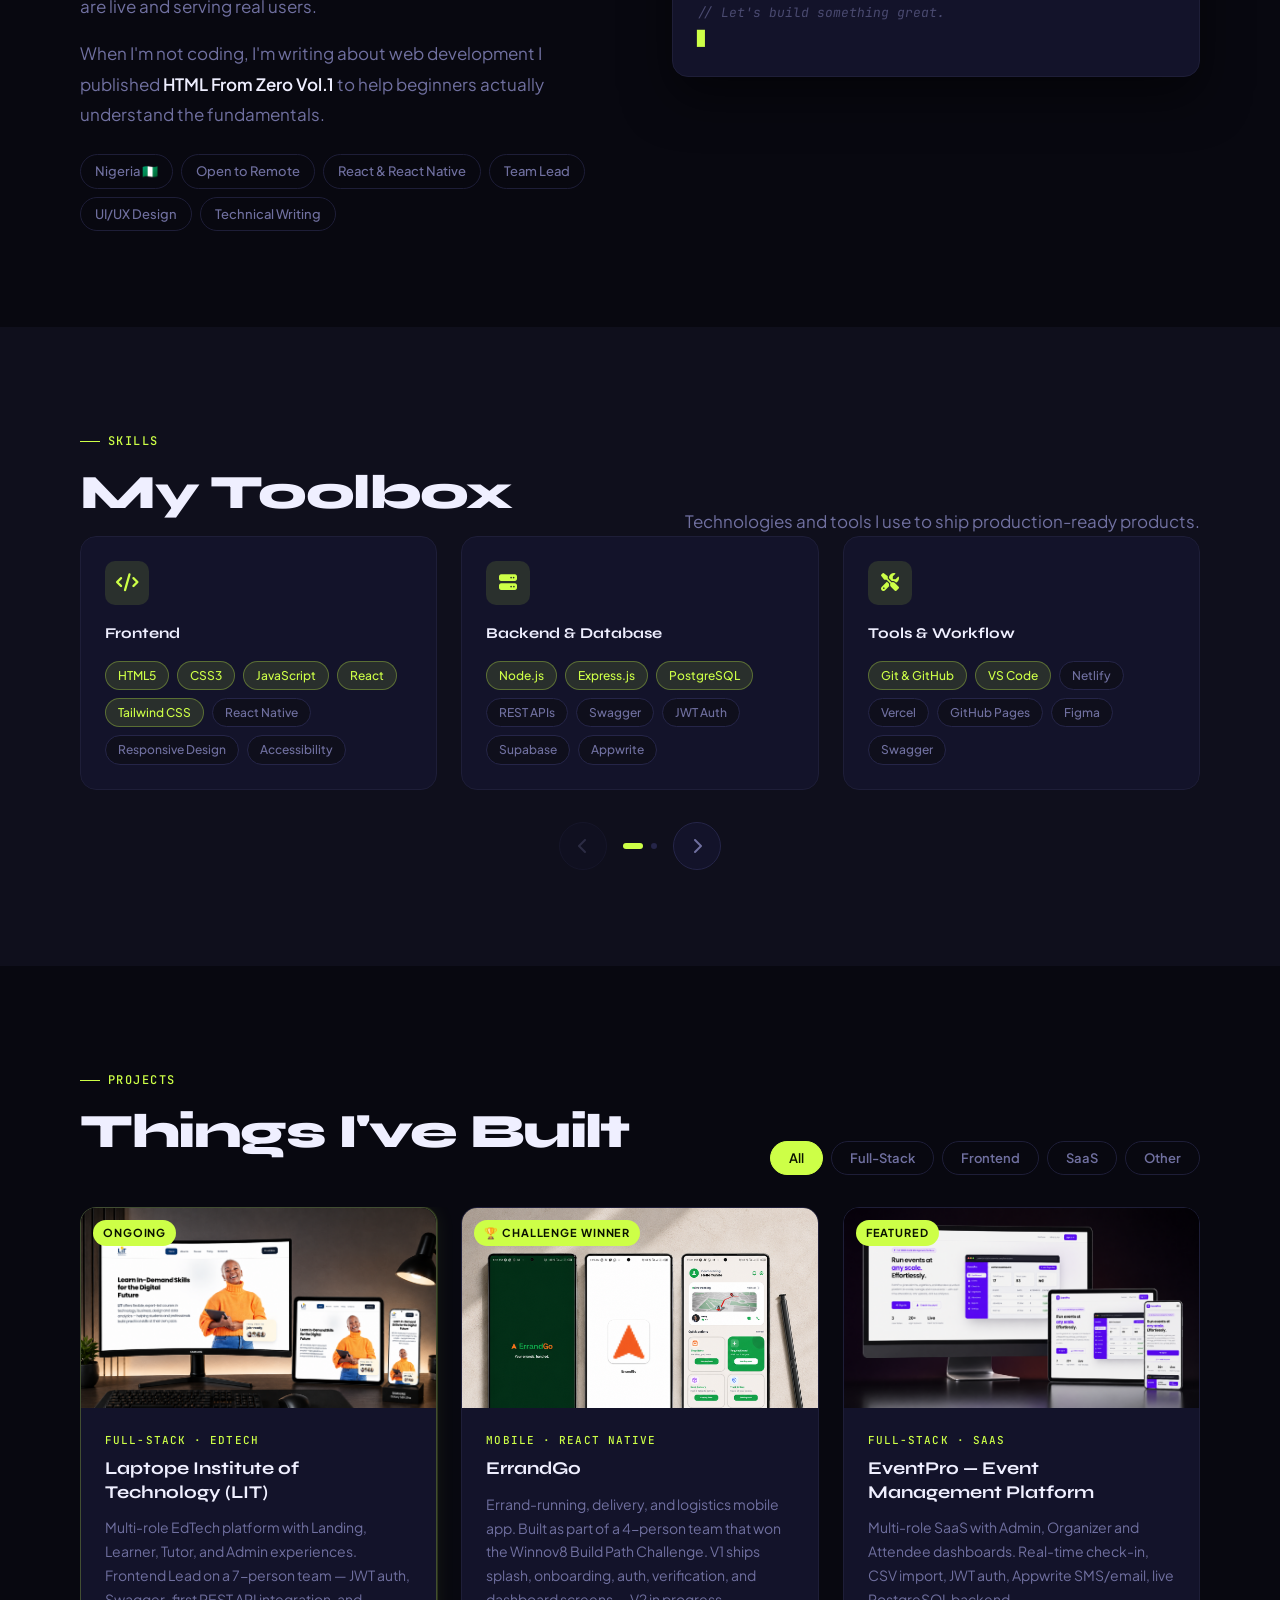
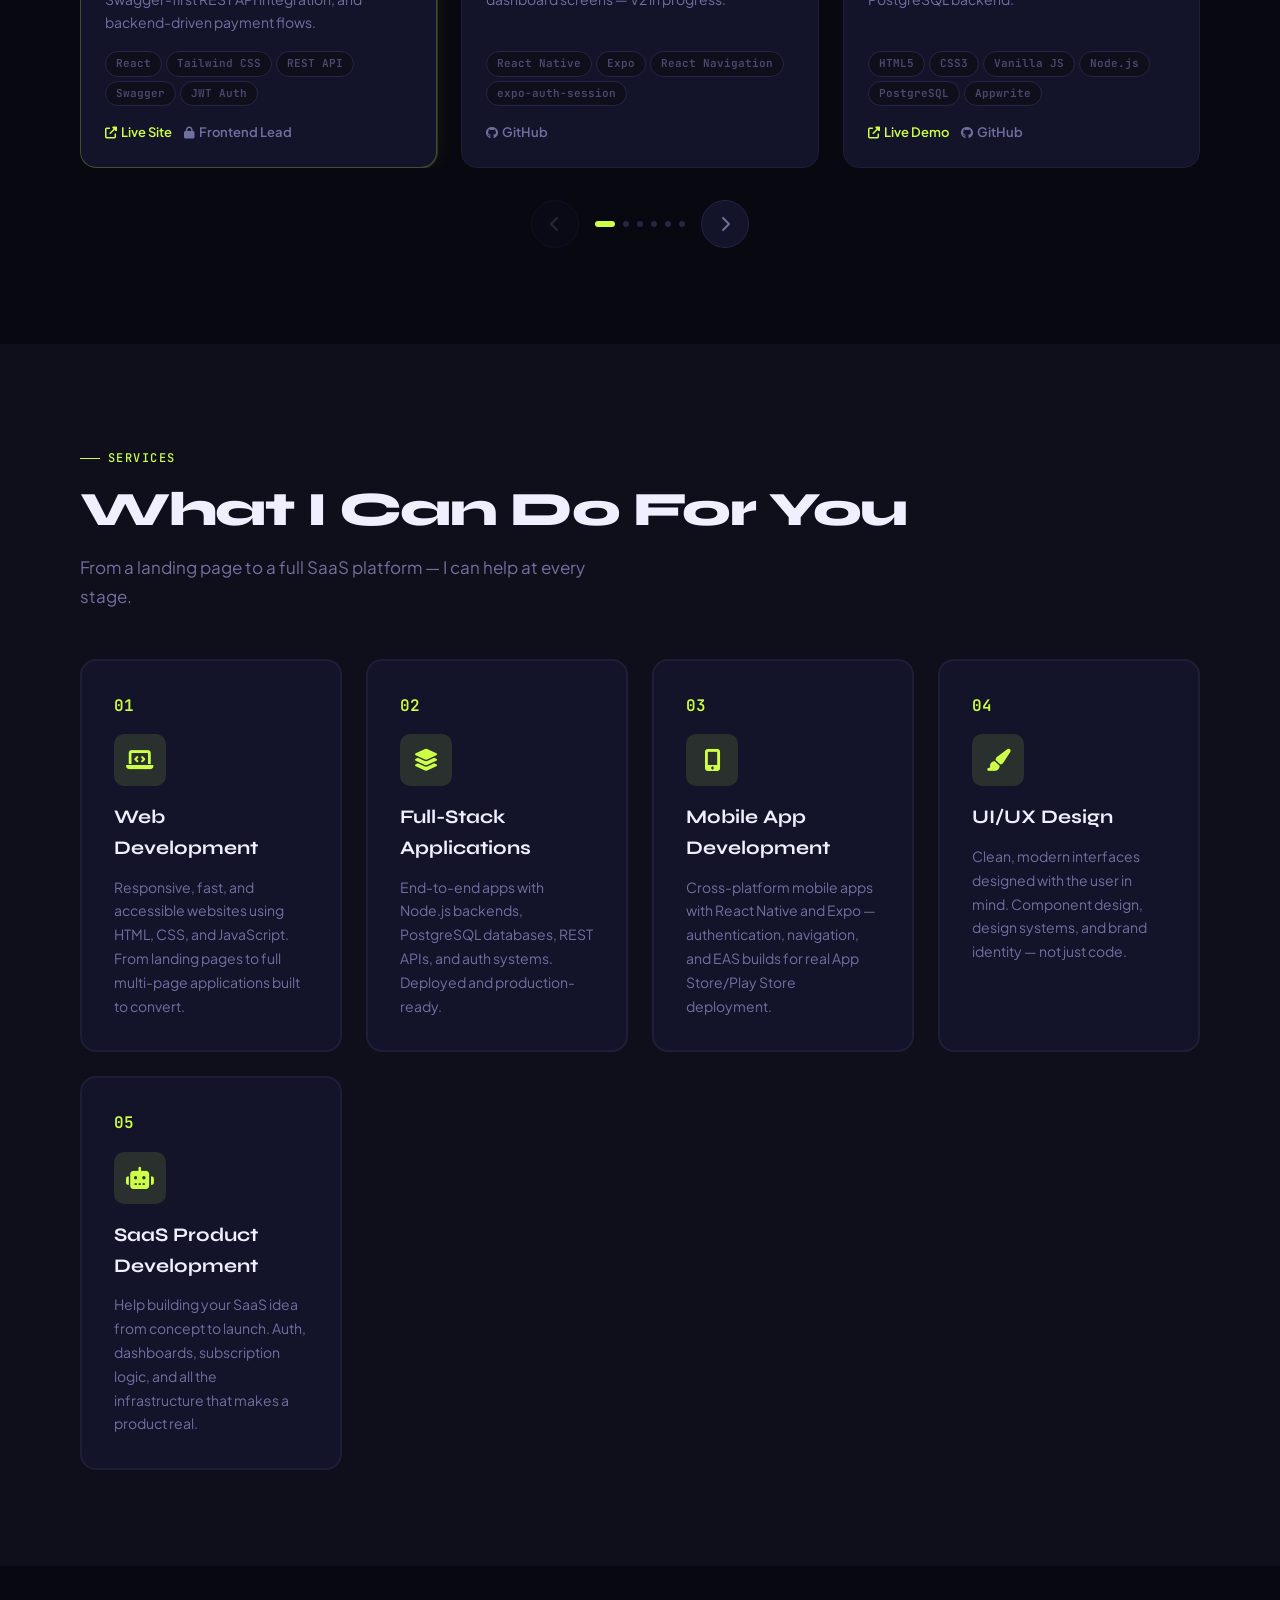
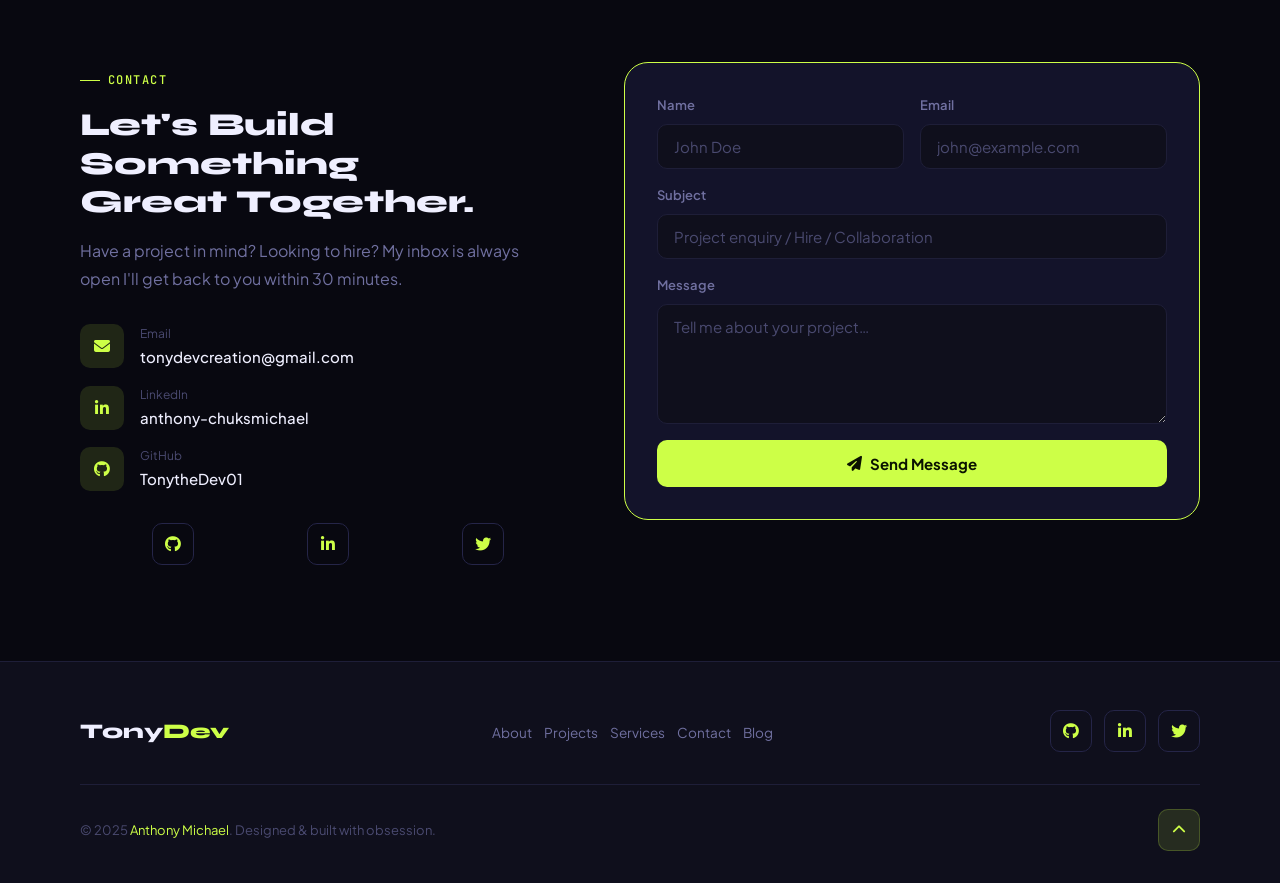
==== commit 23940e6f: "Add LIT and ErrandGo projects, fix broken links, remove inline styles, security hardening" ====
--- a/index.html
+++ b/index.html
@@ -38,17 +38,12 @@
       <span>Message sent! I'll get back to you soon.</span>
     </div>
 
-    <!--  NAV  -->
+    <!-- NAV -->
     <header class="nav" id="nav" role="banner">
       <div class="nav__inner">
         <a href="#hero" class="nav__logo" aria-label="TonyDev — Home">
           <div class="nav__logo-mark" aria-hidden="true">T</div>
           Tony<span class="nav__logo-dev">Dev</span>
-          <span
-            class="nav__status-dot"
-            id="statusDot"
-            aria-label="Available for work"
-          ></span>
         </a>
 
         <nav aria-label="Main navigation">
@@ -57,7 +52,6 @@
             <li><a href="#skills" class="nav__link">Skills</a></li>
             <li><a href="#projects" class="nav__link">Projects</a></li>
             <li><a href="#services" class="nav__link">Services</a></li>
-            <li><a href="#book" class="nav__link">Book a Call</a></li>
             <li><a href="#contact" class="nav__link">Contact</a></li>
             <li><a href="blog.html" class="nav__link">Blog</a></li>
           </ul>
@@ -93,30 +87,23 @@
         <a href="#skills" class="nav__link" data-mobile-link>Skills</a>
         <a href="#projects" class="nav__link" data-mobile-link>Projects</a>
         <a href="#services" class="nav__link" data-mobile-link>Services</a>
-        <a href="blog.html" class="nav__link">Blog</a>
-        <a href="#book" class="nav__link">Book a Call</a>
-
         <a href="#contact" class="nav__link" data-mobile-link>Contact</a>
         <a href="#contact" class="btn-hire" data-mobile-link>Hire Me</a>
       </div>
     </header>
 
-    <!-- HERO  -->
+    <!-- HERO -->
     <section class="hero section" id="hero" aria-label="Introduction">
       <div class="hero__grid" aria-hidden="true"></div>
       <div class="hero__orb" aria-hidden="true"></div>
 
       <div class="container hero__inner">
         <div class="hero__layout">
-          <!-- LEFT  -->
+          <!-- LEFT -->
           <div class="hero__left">
-            <div class="hero__available" id="availabilityBadge" role="status">
-              <div
-                class="hero__available-dot"
-                aria-hidden="true"
-                id="availDot"
-              ></div>
-              <span id="availText">Available for new opportunities</span>
+            <div class="hero__available" role="status">
+              <div class="hero__available-dot" aria-hidden="true"></div>
+              Available for new opportunities
             </div>
 
             <h1 class="hero__name">
@@ -137,13 +124,13 @@
 
             <div class="hero__stats" aria-label="Quick stats">
               <div class="hero__stat-item">
-                <span class="hero__stat-num">5+</span>
-                <span class="hero__stat-label">Projects Live</span>
+                <span class="hero__stat-num">6+</span>
+                <span class="hero__stat-label">Projects Built</span>
               </div>
               <div class="hero__stat-divider" aria-hidden="true"></div>
               <div class="hero__stat-item">
-                <span class="hero__stat-num">1</span>
-                <span class="hero__stat-label">SaaS Product</span>
+                <span class="hero__stat-num">2</span>
+                <span class="hero__stat-label">SaaS Platforms</span>
               </div>
               <div class="hero__stat-divider" aria-hidden="true"></div>
               <div class="hero__stat-item">
@@ -152,8 +139,8 @@
               </div>
               <div class="hero__stat-divider" aria-hidden="true"></div>
               <div class="hero__stat-item">
-                <span class="hero__stat-num">∞</span>
-                <span class="hero__stat-label">Curiosity</span>
+                <span class="hero__stat-num">1</span>
+                <span class="hero__stat-label">Challenge Won</span>
               </div>
             </div>
 
@@ -172,7 +159,7 @@
               <a
                 href="https://github.com/TonytheDev01"
                 target="_blank"
-                rel="noopener"
+                rel="noopener noreferrer"
                 class="social-link"
                 aria-label="GitHub"
                 role="listitem"
@@ -181,7 +168,7 @@
               <a
                 href="https://www.linkedin.com/in/anthony-chuksmichael/"
                 target="_blank"
-                rel="noopener"
+                rel="noopener noreferrer"
                 class="social-link"
                 aria-label="LinkedIn"
                 role="listitem"
@@ -190,7 +177,7 @@
               <a
                 href="https://x.com/Tonymichuks"
                 target="_blank"
-                rel="noopener"
+                rel="noopener noreferrer"
                 class="social-link"
                 aria-label="Twitter"
                 role="listitem"
@@ -199,7 +186,7 @@
             </div>
           </div>
 
-          <!-- RIGHT — Photo  -->
+          <!-- RIGHT — Photo -->
           <div class="hero__photo-col">
             <div class="hero__photo-wrap">
               <div class="hero__photo-glow" aria-hidden="true"></div>
@@ -235,7 +222,7 @@
       </div>
     </section>
 
-    <!-- ══ ABOUT  -->
+    <!-- ABOUT -->
     <section class="section" id="about" aria-label="About me">
       <div class="container">
         <div class="about__grid">
@@ -250,11 +237,20 @@
               backend APIs.
             </p>
             <p>
-              My stack spans vanilla JavaScript to Node.js, PostgreSQL, and
-              beyond. I've shipped a multi-role SaaS platform
-              <strong>(EventPro)</strong>, a full e-commerce frontend
-              <strong>(FreshBasket Market)</strong>, and client sites that are
-              live and serving real users.
+              Currently
+              <strong
+                >Frontend Lead on Laptope Institute of Technology (LIT)</strong
+              >, an ongoing EdTech platform where I lead a 7-person frontend
+              team across Learner, Tutor, and Admin dashboards. Previously led
+              frontend on <strong>EventPro</strong>, a multi-role SaaS event
+              platform, and shipped <strong>ErrandGo</strong>, a React Native
+              logistics app that won the Winnov8 Build Path Challenge.
+            </p>
+            <p>
+              My stack spans HTML5/CSS3/JavaScript to React, React Native,
+              Tailwind CSS, Node.js, and PostgreSQL. I've also built a full
+              e-commerce frontend <strong>(FreshBasket Market)</strong> and
+              client sites that are live and serving real users.
             </p>
             <p>
               When I'm not coding, I'm writing about web development I published
@@ -264,10 +260,10 @@
             <div class="about__tags">
               <span class="tag">Nigeria 🇳🇬</span>
               <span class="tag">Open to Remote</span>
-              <span class="tag">Full-Stack Dev</span>
+              <span class="tag">React &amp; React Native</span>
+              <span class="tag">Team Lead</span>
               <span class="tag">UI/UX Design</span>
               <span class="tag">Technical Writing</span>
-              <span class="tag">Graphic Design</span>
             </div>
           </div>
 
@@ -324,7 +320,7 @@
               </div>
               <div class="terminal__line">
                 &nbsp;&nbsp;&nbsp;&nbsp;<span class="t-str"
-                  >"Web Development"</span
+                  >"React &amp; React Native"</span
                 >,
               </div>
               <div class="terminal__line">
@@ -334,7 +330,7 @@
               </div>
               <div class="terminal__line">
                 &nbsp;&nbsp;&nbsp;&nbsp;<span class="t-str"
-                  >"UI/UX Design"</span
+                  >"Team Leadership"</span
                 >
               </div>
               <div class="terminal__line">&nbsp;&nbsp;],</div>
@@ -356,7 +352,7 @@
       </div>
     </section>
 
-    <!-- SKILLS CAROUSEL  -->
+    <!-- SKILLS CAROUSEL -->
     <section class="section skills" id="skills" aria-label="Skills">
       <div class="container">
         <div class="skills__header">
@@ -381,10 +377,11 @@
                   <span class="skill-pill featured">HTML5</span>
                   <span class="skill-pill featured">CSS3</span>
                   <span class="skill-pill featured">JavaScript</span>
+                  <span class="skill-pill featured">React</span>
+                  <span class="skill-pill featured">Tailwind CSS</span>
+                  <span class="skill-pill">React Native</span>
                   <span class="skill-pill">Responsive Design</span>
-                  <span class="skill-pill">CSS Animations</span>
                   <span class="skill-pill">Accessibility</span>
-                  <span class="skill-pill">DOM APIs</span>
                 </div>
               </div>
 
@@ -398,6 +395,7 @@
                   <span class="skill-pill featured">Express.js</span>
                   <span class="skill-pill featured">PostgreSQL</span>
                   <span class="skill-pill">REST APIs</span>
+                  <span class="skill-pill">Swagger</span>
                   <span class="skill-pill">JWT Auth</span>
                   <span class="skill-pill">Supabase</span>
                   <span class="skill-pill">Appwrite</span>
@@ -459,7 +457,7 @@
       </div>
     </section>
 
-    <!--  PROJECTS CAROUSEL  -->
+    <!-- PROJECTS CAROUSEL -->
     <section class="section" id="projects" aria-label="Projects">
       <div class="container">
         <div class="projects__header">
@@ -485,13 +483,104 @@
         <div class="carousel-wrapper">
           <div class="carousel-track-outer">
             <div class="carousel-track" id="projectsTrack">
-              <!-- PROJECT 1 — EventPro (featured accent glow) -->
+              <!-- LIT — ongoing flagship -->
               <article
-                class="project-card reveal"
+                class="project-card project-card--glow-accent reveal"
+                data-category="fullstack frontend"
+              >
+                <div class="project-card__visual">
+                  <img
+                    class="mockup-screenshot"
+                    src="assets/images/Lit-image.png"
+                    alt="Laptope Institute of Technology platform on multiple devices"
+                    loading="lazy"
+                  />
+                  <div class="project-card__badge">Ongoing</div>
+                </div>
+
+                <div class="project-card__content">
+                  <div class="project-card__category">Full-Stack · EdTech</div>
+                  <h3 class="project-card__title">
+                    Laptope Institute of Technology (LIT)
+                  </h3>
+                  <p class="project-card__desc">
+                    Multi-role EdTech platform with Landing, Learner, Tutor, and
+                    Admin experiences. Frontend Lead on a 7-person team — JWT
+                    auth, Swagger-first REST API integration, and backend-driven
+                    payment flows.
+                  </p>
+                  <div class="project-card__stack">
+                    <span class="stack-tag">React</span>
+                    <span class="stack-tag">Tailwind CSS</span>
+                    <span class="stack-tag">REST API</span>
+                    <span class="stack-tag">Swagger</span>
+                    <span class="stack-tag">JWT Auth</span>
+                  </div>
+                  <div class="project-card__links">
+                    <a
+                      href="https://laptopeinstitute.com/"
+                      target="_blank"
+                      rel="noopener noreferrer"
+                      class="project-link primary"
+                      ><i class="fas fa-external-link-alt"></i> Live Site</a
+                    >
+                    <span class="project-link project-link--disabled"
+                      ><i class="fas fa-lock"></i> Frontend Lead</span
+                    >
+                  </div>
+                </div>
+              </article>
+
+              <!-- ErrandGo — Winnov8 Build Path Challenge Winner -->
+              <article
+                class="project-card project-card--glow-green reveal reveal-delay-1"
+                data-category="frontend other"
+              >
+                <div class="project-card__visual">
+                  <img
+                    class="mockup-screenshot"
+                    src="assets/images/errandGo.png"
+                    alt="ErrandGo mobile app screens"
+                    loading="lazy"
+                  />
+                  <div class="project-card__badge">🏆 Challenge Winner</div>
+                </div>
+
+                <div class="project-card__content">
+                  <div class="project-card__category">
+                    Mobile · React Native
+                  </div>
+                  <h3 class="project-card__title">ErrandGo</h3>
+                  <p class="project-card__desc">
+                    Errand-running, delivery, and logistics mobile app. Built as
+                    part of a 4-person team that won the Winnov8 Build Path
+                    Challenge. V1 ships splash, onboarding, auth, verification,
+                    and dashboard screens — V2 in progress.
+                  </p>
+                  <div class="project-card__stack">
+                    <span class="stack-tag">React Native</span>
+                    <span class="stack-tag">Expo</span>
+                    <span class="stack-tag">React Navigation</span>
+                    <span class="stack-tag">expo-auth-session</span>
+                  </div>
+                  <div class="project-card__links">
+                    <a
+                      href="https://github.com/TonytheDev01/errandgo-frontend"
+                      target="_blank"
+                      rel="noopener noreferrer"
+                      class="project-link"
+                      ><i class="fab fa-github"></i> GitHub</a
+                    >
+                  </div>
+                </div>
+              </article>
+
+              <!-- EventPro (featured accent glow) -->
+              <article
+                class="project-card project-card--glow-blue reveal"
                 data-category="fullstack saas"
               >
                 <div class="project-card__visual">
-                  <!-- SWAP for real screenshot: -->
                   <img
                     class="mockup-screenshot"
                     src="assets/images/event.png"
@@ -523,14 +612,14 @@
                     <a
                       href="https://tonythedev01.github.io/EventPro-Frontend/"
                       target="_blank"
-                      rel="noopener"
+                      rel="noopener noreferrer"
                       class="project-link primary"
                       ><i class="fas fa-external-link-alt"></i> Live Demo</a
                     >
                     <a
                       href="https://github.com/TonytheDev01/EventPro-Frontend"
                       target="_blank"
-                      rel="noopener"
+                      rel="noopener noreferrer"
                       class="project-link"
                       ><i class="fab fa-github"></i> GitHub</a
                     >
@@ -538,7 +627,7 @@
                 </div>
               </article>
 
-              <!-- PROJECT 2 — FreshBasket -->
+              <!-- FreshBasket -->
               <article
                 class="project-card reveal reveal-delay-1"
                 data-category="frontend"
@@ -547,7 +636,7 @@
                   <img
                     class="mockup-screenshot"
                     src="assets/images/fresh.png"
-                    alt="Fresh-market on multiple devices"
+                    alt="FreshBasket Market on multiple devices"
                     loading="lazy"
                   />
                   <div class="project-card__badge">E-Commerce</div>
@@ -573,14 +662,14 @@
                     <a
                       href="https://tonyfresh-market.netlify.app/"
                       target="_blank"
-                      rel="noopener"
+                      rel="noopener noreferrer"
                       class="project-link primary"
                       ><i class="fas fa-external-link-alt"></i> Live Demo</a
                     >
                     <a
                       href="https://github.com/TonytheDev01/Fresh-market"
                       target="_blank"
-                      rel="noopener"
+                      rel="noopener noreferrer"
                       class="project-link"
                       ><i class="fab fa-github"></i> GitHub</a
                     >
@@ -588,7 +677,7 @@
                 </div>
               </article>
 
-              <!-- PROJECT 3 — Hybrid Academy -->
+              <!-- Hybrid Academy -->
               <article
                 class="project-card reveal reveal-delay-2"
                 data-category="frontend"
@@ -597,7 +686,7 @@
                   <img
                     class="mockup-screenshot"
                     src="assets/images/restuarant.png"
-                    alt="Fresh-market on multiple devices"
+                    alt="Hybrid Academy Surulere website on multiple devices"
                     loading="lazy"
                   />
                   <div class="project-card__badge">Client</div>
@@ -626,7 +715,7 @@
                 </div>
               </article>
 
-              <!-- project 4 -->
+              <!-- Hybrid Academy (duplicate placeholder — pending replacement) -->
               <article
                 class="project-card reveal reveal-delay-2"
                 data-category="frontend"
@@ -635,7 +724,7 @@
                   <img
                     class="mockup-screenshot"
                     src="assets/images/restuarant.png"
-                    alt="Fresh-market on multiple devices"
+                    alt="Hybrid Academy Surulere website on multiple devices"
                     loading="lazy"
                   />
                   <div class="project-card__badge">Client</div>
@@ -664,13 +753,13 @@
                 </div>
               </article>
 
-              <!-- PROJECT 5 — Idea-Engne -->
+              <!-- Idea-Engne -->
               <article class="project-card reveal" data-category="saas">
                 <div class="project-card__visual">
                   <img
                     class="mockup-screenshot"
-                    src="assets/images/fresh.png"
-                    alt="Fresh-market on multiple devices"
+                    src="assets/images/restuarant.png"
+                    alt="Idea-Engne product preview"
                     loading="lazy"
                   />
                   <div class="project-card__badge">Client</div>
@@ -698,7 +787,7 @@
                 </div>
               </article>
 
-              <!-- PROJECT 6 — HTML From Zero -->
+              <!-- HTML From Zero -->
               <article
                 class="project-card reveal reveal-delay-1"
                 data-category="other"
@@ -707,7 +796,7 @@
                   <img
                     class="mockup-screenshot"
                     src="assets/images/restuarant.png"
-                    alt="Fresh-market on multiple devices"
+                    alt="HTML From Zero ebook cover"
                     loading="lazy"
                   />
                   <div class="project-card__badge">Client</div>
@@ -764,7 +853,7 @@
       </div>
     </section>
 
-    <!--  SERVICES  -->
+    <!-- SERVICES -->
     <section class="section services" id="services" aria-label="Services">
       <div class="container">
         <div class="section-label">Services</div>
@@ -801,6 +890,18 @@
           <div class="service-card reveal reveal-delay-2">
             <div class="service-card__num">03</div>
             <div class="service-card__icon">
+              <i class="fas fa-mobile-screen-button" aria-hidden="true"></i>
+            </div>
+            <h3 class="service-card__title">Mobile App Development</h3>
+            <p class="service-card__desc">
+              Cross-platform mobile apps with React Native and Expo —
+              authentication, navigation, and EAS builds for real App Store/Play
+              Store deployment.
+            </p>
+          </div>
+          <div class="service-card reveal reveal-delay-3">
+            <div class="service-card__num">04</div>
+            <div class="service-card__icon">
               <i class="fas fa-paint-brush" aria-hidden="true"></i>
             </div>
             <h3 class="service-card__title">UI/UX Design</h3>
@@ -809,8 +910,8 @@
               design, design systems, and brand identity — not just code.
             </p>
           </div>
-          <div class="service-card reveal reveal-delay-3">
-            <div class="service-card__num">04</div>
+          <div class="service-card reveal reveal-delay-4">
+            <div class="service-card__num">05</div>
             <div class="service-card__icon">
               <i class="fas fa-robot" aria-hidden="true"></i>
             </div>
@@ -825,80 +926,7 @@
       </div>
     </section>
 
-    <!-- Calendly -->
-    <section
-      class="section calendly-section"
-      id="book"
-      aria-label="Book a call"
-    >
-      <div class="container">
-        <div class="calendly-inner">
-          <div class="calendly-copy">
-            <div class="section-label">Book a Call</div>
-            <h2 class="section-title">Let's Talk<br />Your Project.</h2>
-            <p class="section-sub">
-              Skip the back-and-forth. Book a free 30-minute discovery call and
-              let's figure out exactly how I can help you.
-            </p>
-
-            <div class="calendly-perks">
-              <div class="calendly-perk">
-                <div class="calendly-perk-icon">
-                  <i class="fas fa-clock"></i>
-                </div>
-                <div>
-                  <strong>30 minutes</strong>
-                  <span>No obligation, no sales pitch</span>
-                </div>
-              </div>
-              <div class="calendly-perk">
-                <div class="calendly-perk-icon">
-                  <i class="fas fa-video"></i>
-                </div>
-                <div>
-                  <strong>Google Meet</strong>
-                  <span>Link sent automatically on booking</span>
-                </div>
-              </div>
-              <div class="calendly-perk">
-                <div class="calendly-perk-icon">
-                  <i class="fas fa-calendar-check"></i>
-                </div>
-                <div>
-                  <strong>Instant confirmation</strong>
-                  <span>Booking confirmed right away</span>
-                </div>
-              </div>
-            </div>
-
-            <a
-              href="https://calendly.com/tonydevcreation/30min"
-              target="_blank"
-              rel="noopener"
-              class="btn-primary calendly-cta"
-            >
-              <i class="fas fa-calendar-plus"></i>
-              Book a Free Call
-            </a>
-          </div>
-
-          <div class="calendly-widget-wrap">
-            <!-- Inline Calendly widget -->
-            <div
-              class="calendly-inline-widget"
-              data-url="https://calendly.com/tonydevcreation/30min?hide_gdpr_banner=1&background_color=13132A&text_color=EFEFFF&primary_color=CDFF47"
-            ></div>
-            <script
-              type="text/javascript"
-              src="https://assets.calendly.com/assets/external/widget.js"
-              async
-            ></script>
-          </div>
-        </div>
-      </div>
-    </section>
-
-    <!--  CONTACT  -->
+    <!-- CONTACT -->
     <section class="section" id="contact" aria-label="Contact">
       <div class="container">
         <div class="contact__grid">
@@ -920,7 +948,7 @@
                 <div>
                   <div class="contact__item-label">Email</div>
                   <div class="contact__item-value">
-                    tonydevcreation@mail.com
+                    tonydevcreation@gmail.com
                   </div>
                 </div>
               </div>
@@ -947,7 +975,7 @@
               <a
                 href="https://github.com/TonytheDev01"
                 target="_blank"
-                rel="noopener"
+                rel="noopener noreferrer"
                 class="social-link"
                 aria-label="GitHub"
                 ><i class="fab fa-github"></i
@@ -955,7 +983,7 @@
               <a
                 href="https://www.linkedin.com/in/anthony-chuksmichael/"
                 target="_blank"
-                rel="noopener"
+                rel="noopener noreferrer"
                 class="social-link"
                 aria-label="LinkedIn"
                 ><i class="fab fa-linkedin-in"></i
@@ -963,7 +991,7 @@
               <a
                 href="https://x.com/Tonymichuks"
                 target="_blank"
-                rel="noopener"
+                rel="noopener noreferrer"
                 class="social-link"
                 aria-label="Twitter"
                 ><i class="fab fa-twitter"></i
@@ -973,18 +1001,6 @@
 
           <div class="contact__form reveal">
             <form id="contactForm" novalidate>
-              <input
-                type="hidden"
-                name="access_key"
-                value="be31e38e-c9df-43a6-95c0-70e57ca5e9b4"
-              />
-              <input
-                type="hidden"
-                name="subject"
-                value="New enquiry from TonyDev Portfolio"
-              />
-              <input type="hidden" name="replyto" value="" />
-              <input type="hidden" name="from_name" value="TonyDev Portfolio" />
               <div class="form-row">
                 <div class="form-group">
                   <label class="form-label" for="contactName">Name</label>
@@ -996,6 +1012,7 @@
                     placeholder="John Doe"
                     required
                     autocomplete="name"
+                    maxlength="100"
                   />
                 </div>
                 <div class="form-group">
@@ -1008,6 +1025,7 @@
                     placeholder="john@example.com"
                     required
                     autocomplete="email"
+                    maxlength="150"
                   />
                 </div>
               </div>
@@ -1019,6 +1037,7 @@
                   id="contactSubject"
                   name="subject"
                   placeholder="Project enquiry / Hire / Collaboration"
+                  maxlength="150"
                 />
               </div>
               <div class="form-group full">
@@ -1029,6 +1048,7 @@
                   name="message"
                   placeholder="Tell me about your project…"
                   required
+                  maxlength="2000"
                 ></textarea>
               </div>
               <button type="submit" class="form-submit">
@@ -1041,7 +1061,7 @@
       </div>
     </section>
 
-    <!--  FOOTER -->
+    <!-- FOOTER -->
     <footer class="footer" role="contentinfo">
       <div class="container">
         <div class="footer__inner">
@@ -1051,16 +1071,15 @@
               <li><a href="#about" class="footer__link">About</a></li>
               <li><a href="#projects" class="footer__link">Projects</a></li>
               <li><a href="#services" class="footer__link">Services</a></li>
-              <li><a href="#book" class="nav__link">Book a Call</a></li>
               <li><a href="#contact" class="footer__link">Contact</a></li>
-              <li><a href="blog.html" class="nav__link">Blog</a></li>
+              <li><a href="blog.html" class="footer__link">Blog</a></li>
             </ul>
           </nav>
           <div class="footer__social hero__social">
             <a
               href="https://github.com/TonytheDev01"
               target="_blank"
-              rel="noopener"
+              rel="noopener noreferrer"
               class="social-link"
               aria-label="GitHub"
               ><i class="fab fa-github"></i
@@ -1068,7 +1087,7 @@
             <a
               href="https://www.linkedin.com/in/anthony-chuksmichael/"
               target="_blank"
-              rel="noopener"
+              rel="noopener noreferrer"
               class="social-link"
               aria-label="LinkedIn"
               ><i class="fab fa-linkedin-in"></i
@@ -1076,7 +1095,7 @@
             <a
               href="https://x.com/Tonymichuks"
               target="_blank"
-              rel="noopener"
+              rel="noopener noreferrer"
               class="social-link"
               aria-label="Twitter"
               ><i class="fab fa-twitter"></i
@@ -1088,29 +1107,13 @@
             &copy; 2025 <span>Anthony Michael</span>. Designed &amp; built with
             obsession.
           </p>
-          <button
-            class="back-to-top"
-            onclick="window.scrollTo({ top: 0, behavior: 'smooth' })"
-            aria-label="Back to top"
-          >
+          <button class="back-to-top" id="backToTop" aria-label="Back to top">
             <i class="fas fa-chevron-up" aria-hidden="true"></i>
           </button>
         </div>
       </div>
     </footer>
 
-    <div
-      class="availability-toggle-wrap"
-      id="availToggleWrap"
-      role="button"
-      aria-label="Toggle availability status"
-      tabindex="0"
-    >
-      <div class="avail-toggle-dot" id="availToggleDot"></div>
-      <span id="availToggleLabel">Available for hire</span>
-      <div class="avail-toggle-switch active" id="availToggleSwitch"></div>
-    </div>
-
     <script src="index.js"></script>
   </body>
 </html>
--- a/index.css
+++ b/index.css
@@ -153,11 +153,11 @@
 .container {
   max-width: var(--max-w);
   margin: 0 auto;
-  padding: 0 var(--sp-6);
+  padding: 0 clamp(1rem, 4vw, 2.5rem);
 }
 
 .section {
-  padding: var(--sp-24) 0;
+  padding: clamp(3rem, 8vw, 6rem) 0;
 }
 
 .section-label {
@@ -182,7 +182,7 @@
 
 .section-title {
   font-family: var(--font-heading);
-  font-size: clamp(2rem, 3vw, 3rem);
+  font-size: clamp(1.75rem, 4.5vw, 3rem);
   font-weight: 800;
   line-height: 1.1;
   letter-spacing: -0.03em;
@@ -190,7 +190,7 @@
   margin-bottom: var(--sp-4);
 }
 .section-sub {
-  font-size: 1.0625rem;
+  font-size: clamp(1rem, 3vw, 1.0625rem);
   color: var(--clr-text-muted);
   line-height: 1.7;
   max-width: 540px;
@@ -281,34 +281,35 @@
 }
 
 .nav__inner {
-  max-width: var(--max-w);
-  margin: 0 auto;
-  padding: 0 var(--sp-6);
+  width: 100%;
+  padding: 0 clamp(0.75rem, 3vw, 2rem);
   height: 100%;
   display: flex;
   align-items: center;
   justify-content: space-between;
+  gap: clamp(0.75rem, 4vw, 2rem);
 }
 
 .nav__logo {
   font-family: var(--font-heading);
-  font-size: 1.5rem;
+  font-size: clamp(1.125rem, 3vw, 1.5rem);
   font-weight: 800;
   letter-spacing: -0.04em;
   display: flex;
   align-items: center;
   gap: var(--sp-2);
+  flex-shrink: 0;
 }
 
 .nav__logo-mark {
-  width: 32px;
-  height: 32px;
+  width: clamp(28px, 5vw, 32px);
+  height: clamp(28px, 5vw, 32px);
   background: var(--clr-accent);
   border-radius: var(--r-sm);
   display: flex;
   align-items: center;
   justify-content: center;
-  font-size: 0.875rem;
+  font-size: clamp(0.75rem, 2vw, 0.875rem);
   font-weight: 800;
   color: var(--clr-accent-text);
   flex-shrink: 0;
@@ -327,14 +328,17 @@
   display: flex;
   align-items: center;
   gap: var(--sp-8);
+  flex: 1;
+  justify-content: center;
 }
 
 .nav__link {
-  font-size: 0.875rem;
+  font-size: clamp(0.75rem, 2vw, 0.875rem);
   font-weight: 500;
   color: var(--clr-text-muted);
   position: relative;
   transition: color var(--t-fast);
+  white-space: nowrap;
 }
 
 .nav__link::after {
@@ -371,8 +375,8 @@
 }
 
 .nav__theme {
-  width: 38px;
-  height: 38px;
+  width: clamp(34px, 8vw, 38px);
+  height: clamp(34px, 8vw, 38px);
   border-radius: var(--r-full);
   border: 2px solid var(--clr-border-light);
   background: transparent;
@@ -380,8 +384,9 @@
   display: flex;
   align-items: center;
   justify-content: center;
-  font-size: 1rem;
+  font-size: clamp(0.875rem, 2vw, 1rem);
   transition: all var(--t-base);
+  flex-shrink: 0;
 }
 .nav__theme:hover {
   border-color: var(--clr-accent);
@@ -389,25 +394,15 @@
 }
 
 .btn-hire {
-  padding: 8px 20px;
+  padding: clamp(8px, 1.5vw, 8px) clamp(16px, 3vw, 20px);
   background: var(--clr-accent);
   color: var(--clr-accent-text);
-  font-size: 1rem;
+  font-size: clamp(0.875rem, 2vw, 1rem);
   font-weight: 700;
   border-radius: var(--r-sm);
   transition: all var(--t-base);
   white-space: nowrap;
-}
-
-.btn-hire {
-  padding: 8px 20px;
-  background: var(--clr-accent);
-  color: var(--clr-accent-text);
-  font-size: 1rem;
-  font-weight: 700;
-  border-radius: var(--r-sm);
-  transition: all var(--t-base);
-  white-space: nowrap;
+  flex-shrink: 0;
 }
 
 [data-mobile-link].btn-hire {
@@ -422,14 +417,15 @@
 .nav__hamburger {
   display: none;
   flex-direction: column;
-  gap: 5px;
-  width: 36px;
-  height: 36px;
+  gap: clamp(4px, 1vw, 5px);
+  width: clamp(32px, 8vw, 36px);
+  height: clamp(32px, 8vw, 36px);
   justify-content: center;
   align-items: center;
   border-radius: var(--r-sm);
   border: 1px solid var(--clr-border-light);
   color: var(--clr-text-muted);
+  flex-shrink: 0;
 }
 
 .nav__hamburger span {
@@ -474,7 +470,9 @@
 }
 
 .nav__mobile .nav__link {
-  font-size: 1.125rem;
+  font-size: clamp(1rem, 4vw, 1.125rem);
+  display: block;
+  padding: clamp(8px, 2vw, 12px) 0;
 }
 
 /*  HERO  */
@@ -533,6 +531,12 @@
   align-items: center;
 }
 
+.hero_left{
+  display: flex;
+  justify-content: center;
+  align-items: center;
+  padding-left: 15px;
+}
 .hero__available {
   display: inline-flex;
   align-items: center;
@@ -543,7 +547,7 @@
   font-size: 0.8rem;
   font-weight: 600;
   color: var(--clr-accent);
-  margin-bottom: var(--sp-6);
+  margin-bottom: var(--sp-5);
   animation: fadeUp 0.6s ease both;
 }
 
@@ -569,6 +573,7 @@
   font-family: var(--font-heading);
   font-size: clamp(3rem, 6vw, 5rem);
   font-weight: 800;
+  padding-left: 15px;
   line-height: 1;
   letter-spacing: -0.04em;
   color: var(--clr-text);
@@ -587,6 +592,7 @@
   color: var(--clr-text-muted);
   margin-bottom: var(--sp-4);
   height: 2.8rem;
+  padding-left: 15px;
   display: flex;
   align-items: center;
   gap: 0.5rem;
@@ -608,6 +614,7 @@
   font-size: 1.0625rem;
   color: var(--clr-text-muted);
   line-height: 1.75;
+  padding: 0px 15px 0px 15px;
   max-width: 520px;
   margin-bottom: var(--sp-6);
   animation: fadeUp 0.6s ease 0.2s both;
@@ -616,7 +623,10 @@
 /* Stats row */
 .hero__stats {
   display: flex;
-  gap: var(--sp-8);
+  justify-content: space-between;
+  align-items: center;
+  gap: var(--sp-5);
+  padding: 0px 10px 0px 15px;
   flex-wrap: wrap;
   margin-bottom: var(--sp-6);
   animation: fadeUp 0.6s ease 0.25s both;
@@ -631,15 +641,16 @@
 .hero__stat-num {
   font-family: var(--font-heading);
   font-size: 2rem;
-  font-weight: 800;
+  font-weight: 700;
   color: var(--clr-accent);
   line-height: 1;
 }
 
 .hero__stat-label {
-  font-size: 0.75rem;
+  font-size: 0.7rem;
+  flex-wrap: wrap;
   color: var(--clr-text-muted);
-  font-weight: 500;
+  font-weight: 400;
 }
 
 .hero__stat-divider {
@@ -652,8 +663,11 @@
 /* Buttons */
 .hero__actions {
   display: flex;
-  gap: var(--sp-3);
+  justify-content: space-between;
+  gap: var(--sp-2);
   flex-wrap: wrap;
+  padding-left: 15px;
+  padding-right: 15px;
   margin-bottom: var(--sp-8);
   animation: fadeUp 0.6s ease 0.3s both;
 }
@@ -720,7 +734,10 @@
 /* Social icons */
 .hero__social {
   display: flex;
-  gap: var(--sp-6);
+  justify-content: space-around;
+  align-items: center;
+  gap: var(--sp-5);
+  padding-left: 15px;
   animation: fadeUp 0.6s ease 0.35s both;
 }
 
@@ -732,7 +749,7 @@
   display: flex;
   align-items: center;
   justify-content: center;
-  color: var(--clr-text-muted);
+  color: var(--clr-accent);
   font-size: 1rem;
   transition: all var(--t-base);
 }
@@ -749,12 +766,15 @@
   align-items: center;
   justify-content: center;
   position: relative;
+  width: 100%;
 }
 
 .hero__photo-wrap {
   position: relative;
   width: clamp(260px, 35vw, 400px);
   animation: heroFloat 5s ease-in-out infinite;
+  flex-shrink: 0;
+  will-change: transform;
 }
 
 @keyframes heroFloat {
@@ -775,13 +795,14 @@
   background: conic-gradient(
     from 0deg,
     transparent 0%,
-    rgba(197, 255, 38, 0.6) 20%,
+    rgba(200, 255, 38, 0.6) 300%,
     transparent 40%,
-    rgba(205, 255, 71, 0.2) 60%,
+    rgba(205, 255, 71, 0.2) 70%,
     transparent 80%
   );
   animation: spinRing 6s linear infinite;
   z-index: 0;
+  will-change: transform;
 }
 
 @keyframes spinRing {
@@ -810,6 +831,7 @@
   border-radius: 50%;
   z-index: -1;
   animation: glowPulse 3s ease-in-out infinite;
+  will-change: opacity, transform;
 }
 
 @keyframes glowPulse {
@@ -1921,11 +1943,12 @@
 
 .footer__links {
   display: flex;
-  gap: var(--sp-6);
+  align-items: center;
+  gap: var(--sp-3);
 }
 
 .footer__link {
-  font-size: 0.875rem;
+  font-size: 0.85rem;
   color: var(--clr-text-muted);
   transition: color var(--t-fast);
 }
@@ -2028,15 +2051,38 @@
 
 /* RESPONSIVE */
 
-/* Tablet: 768px */
+/* Tablet: 768px and up */
 @media (min-width: 48em) {
+  :root {
+    --sp-24: 5rem;
+    --sp-16: 3.5rem;
+  }
   .hero__layout {
     grid-template-columns: 1fr 1fr;
     gap: var(--sp-12);
+    align-items: center;
+  }
+  .hero__photo-col {
+    justify-content: flex-end;
+  }
+  .hero__photo-wrap {
+    width: clamp(260px, 35vw, 400px);
+    animation: heroFloat 5s ease-in-out infinite;
+  }
+  .hero__photo-ring {
+    animation: spinRing 6s linear infinite;
+  }
+  .hero__photo-glow {
+    animation: glowPulse 3s ease-in-out infinite;
   }
   .hero__name {
     font-size: clamp(2.8rem, 5vw, 4.5rem);
   }
+  .btn-primary,
+  .btn-outline {
+    padding: 13px 26px;
+    font-size: 0.9375rem;
+  }
   .about__grid {
     grid-template-columns: 1fr;
   }
@@ -2047,6 +2093,10 @@
 
 /* Desktop: 1024px */
 @media (min-width: 64em) {
+  :root {
+    --sp-24: 6rem;
+    --sp-16: 4rem;
+  }
   .hero__layout {
     grid-template-columns: 55% 45%;
     gap: var(--sp-16);
@@ -2054,6 +2104,11 @@
   .hero__name {
     font-size: clamp(3rem, 5vw, 5rem);
   }
+  .btn-primary,
+  .btn-outline {
+    padding: 14px 28px;
+    font-size: 0.9375rem;
+  }
   .about__grid {
     grid-template-columns: 1fr 1fr;
     gap: var(--sp-16);
@@ -2065,37 +2120,75 @@
 }
 
 /* Mobile */
-@media (max-width: 47.9em) {
+@media (max-width: 48em) {
   :root {
     --sp-24: 4rem;
     --sp-16: 3rem;
+    --sp-6: 2.5rem;
+    --sp-8: 1.5rem;
   }
   .nav__links,
   .nav__actions .btn-hire {
-    display: none;
+    display: none !important;
   }
   .nav__hamburger {
-    display: flex;
+    display: flex !important;
   }
   .hero__layout {
     grid-template-columns: 1fr;
   }
   .hero__photo-col {
-    display: none;
+    display: flex;
+    justify-content: center;
+    margin-top: var(--sp-12);
+  }
+  .hero__photo-wrap {
+    width: clamp(200px, 75vw, 350px);
+    animation: heroFloat 5s ease-in-out infinite;
+  }
+  .hero__photo-ring {
+    animation: spinRing 6s linear infinite;
+  }
+  .hero__photo-glow {
+    animation: glowPulse 3s ease-in-out infinite;
   }
   .hero__name {
     font-size: clamp(2.5rem, 10vw, 3.5rem);
   }
   .hero__role-wrap {
-    font-size: 1.25rem;
-    height: 2rem;
+    font-size: clamp(1.125rem, 5vw, 1.25rem);
+    height: auto;
+  }
+  .hero__desc {
+    font-size: clamp(1rem, 4vw, 1.0625rem);
+    max-width: 100%;
   }
   .hero__actions {
-    flex-direction: column;
-    align-items: flex-start;
+    flex-direction: row;
+    align-items: center;
+    flex-wrap: wrap;
+    gap: var(--sp-4);
+  }
+  .btn-primary,
+  .btn-outline {
+    padding: 12px 24px;
+    font-size: clamp(0.875rem, 3vw, 0.9375rem);
   }
   .hero__stats {
     gap: var(--sp-4);
+    flex-wrap: wrap;
+    justify-content: flex-start;
+  }
+  .hero__stat-num {
+    font-size: clamp(1.5rem, 5vw, 2rem);
+  }
+  .hero__stat-label {
+    font-size: clamp(0.65rem, 2vw, 0.75rem);
+  }
+  .social-link {
+    width: 40px;
+    height: 40px;
+    font-size: clamp(0.875rem, 3vw, 1rem);
   }
   .about__grid {
     grid-template-columns: 1fr;
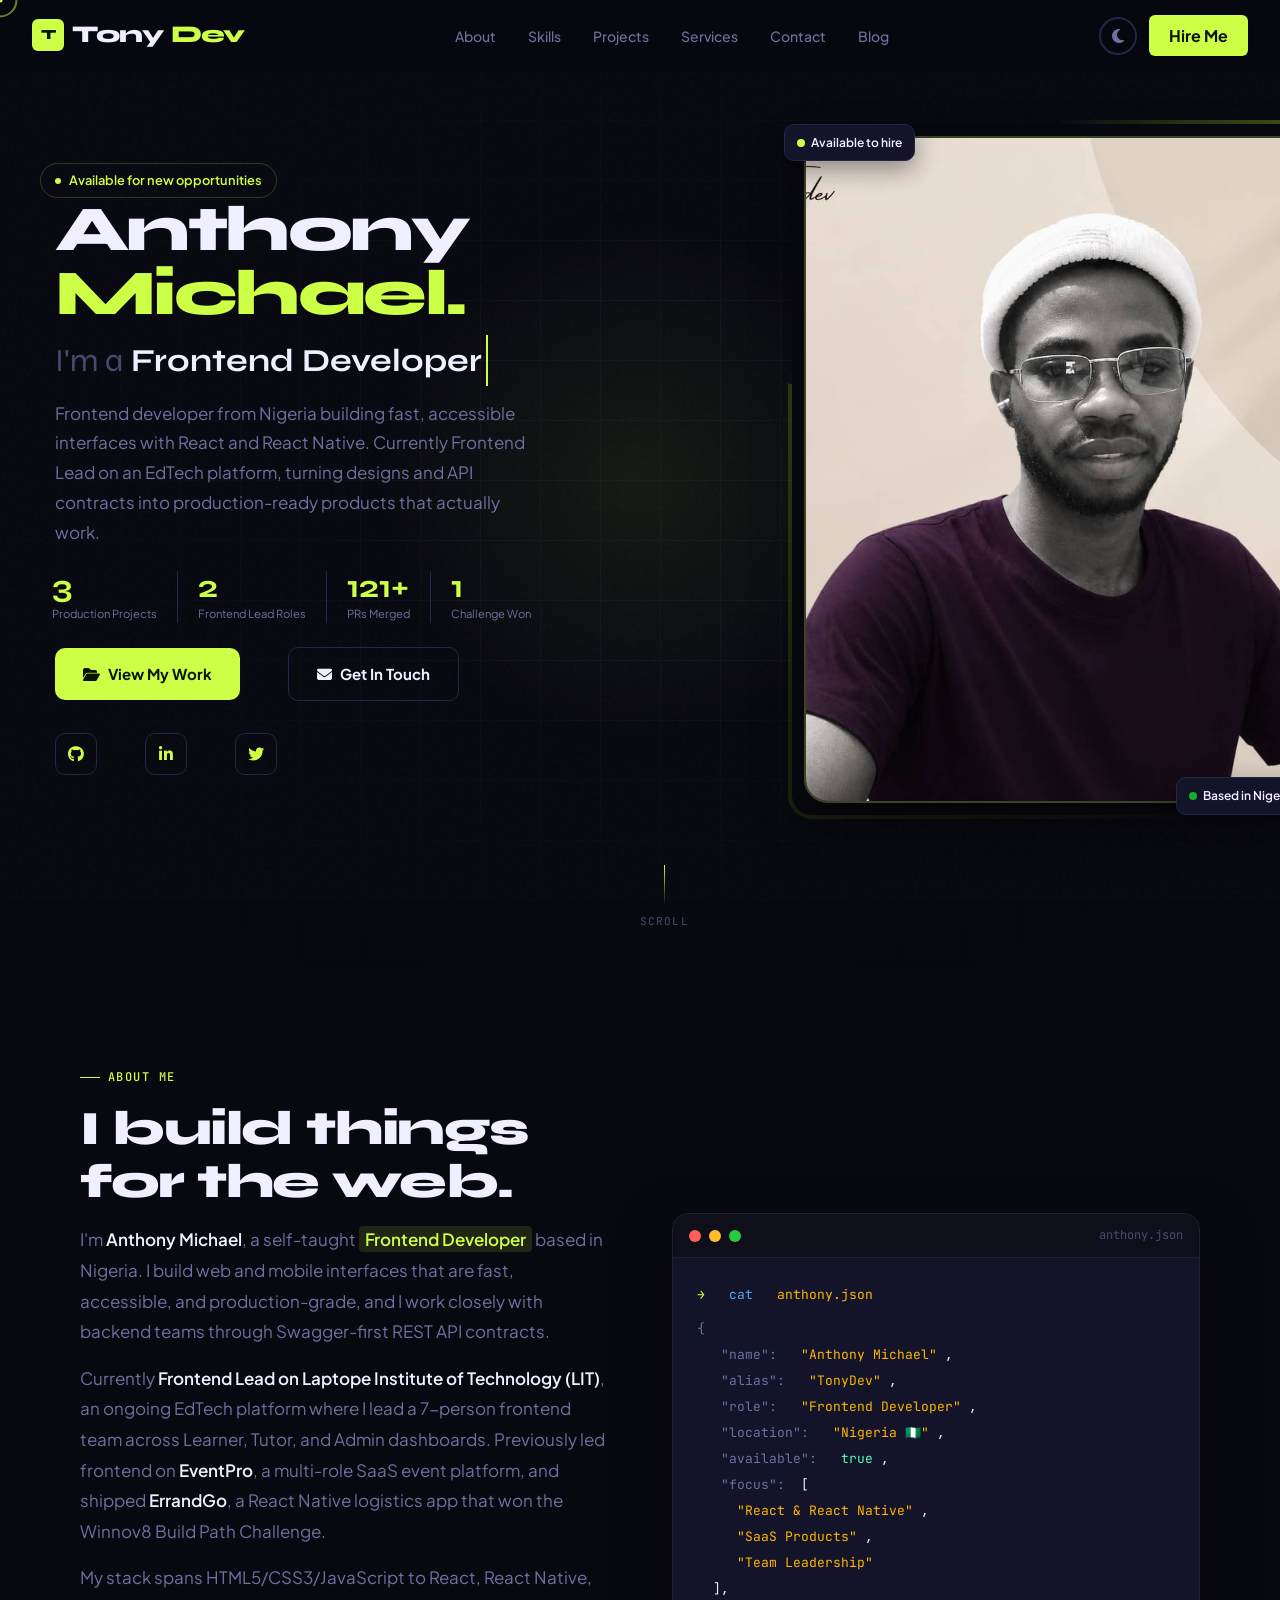
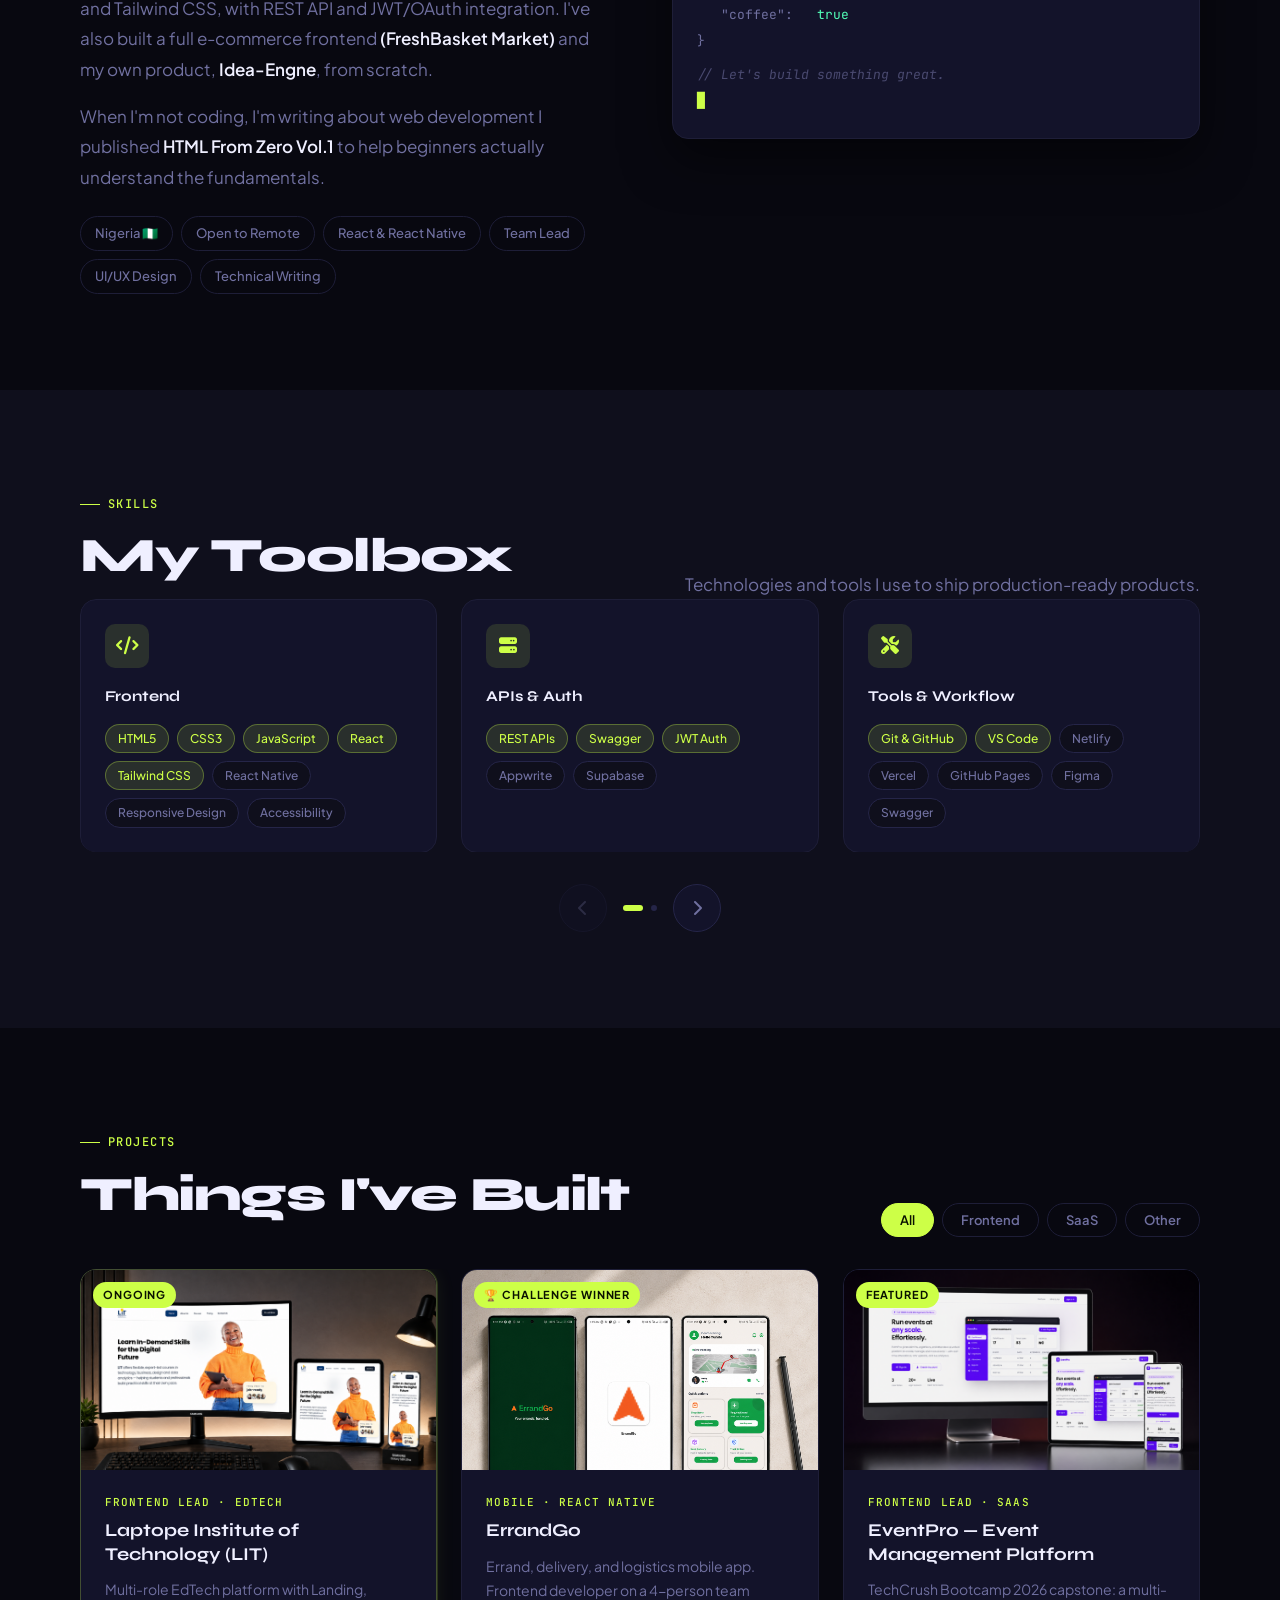
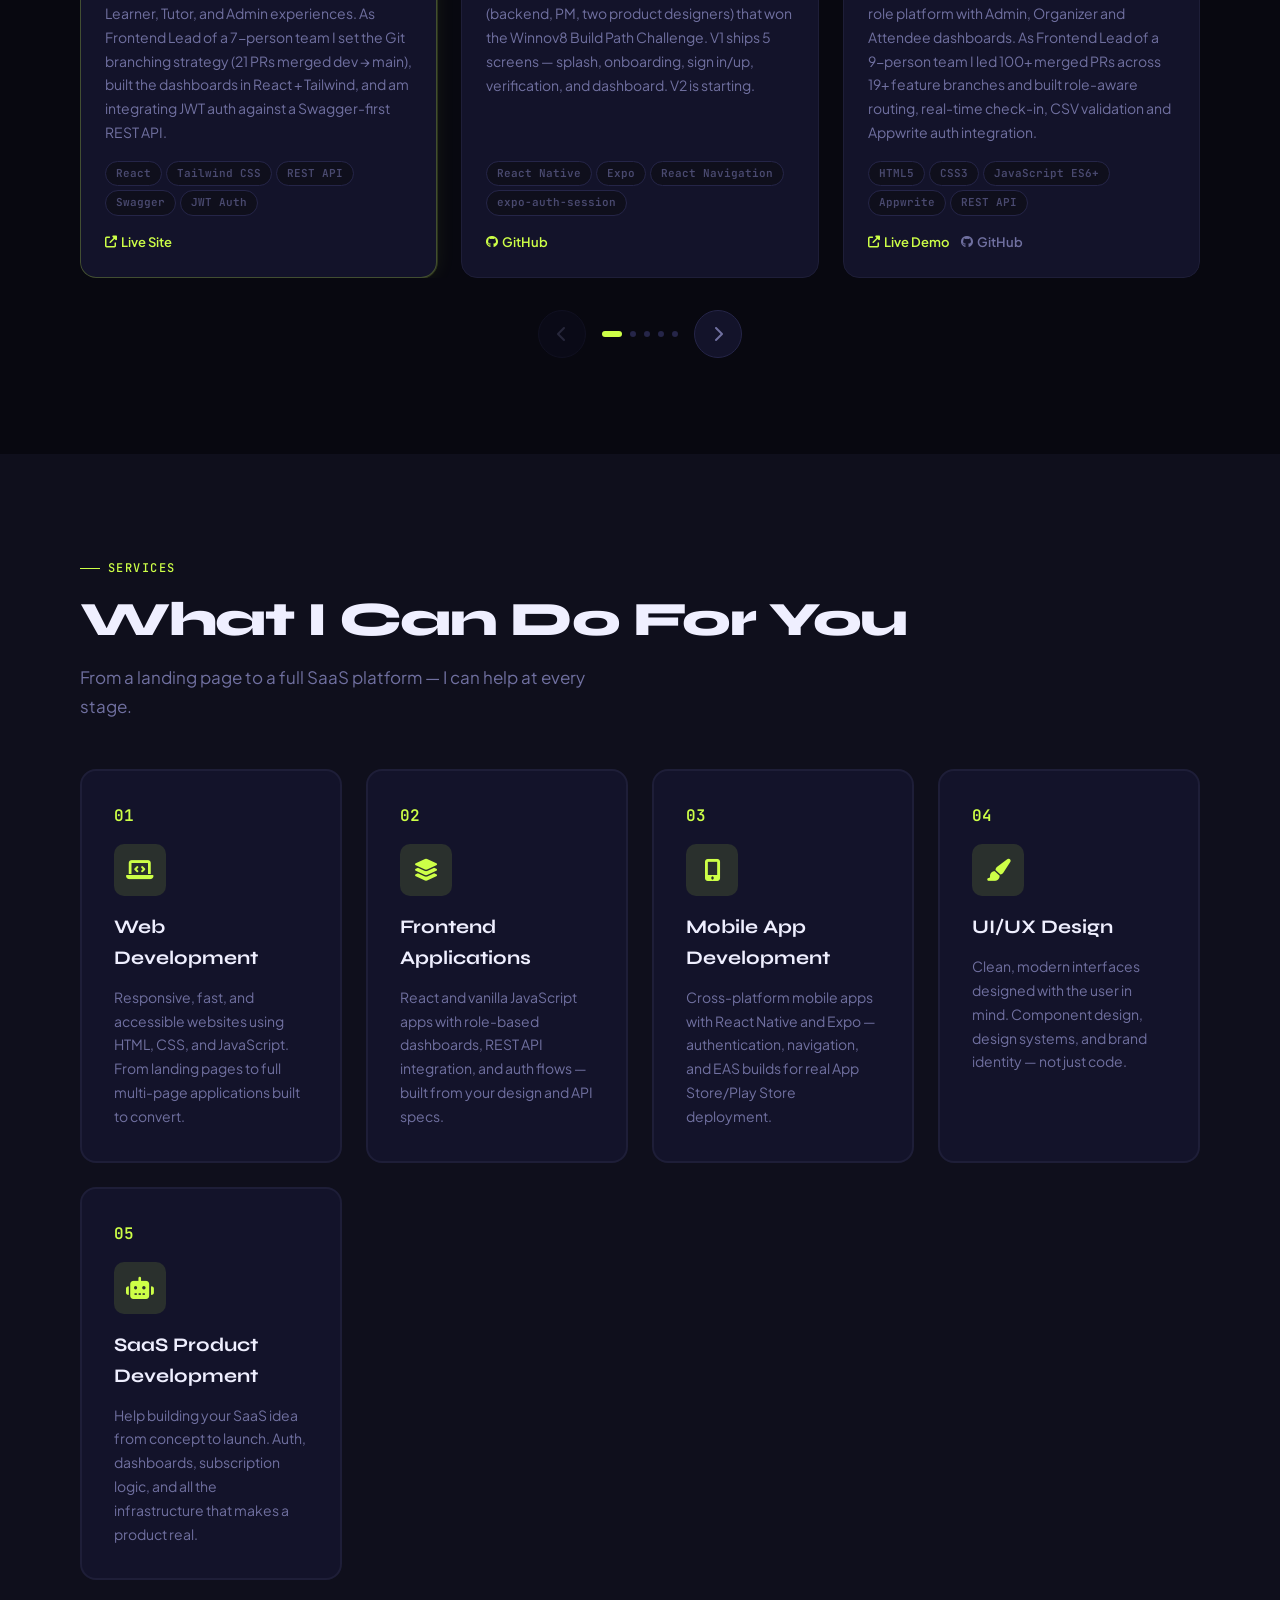
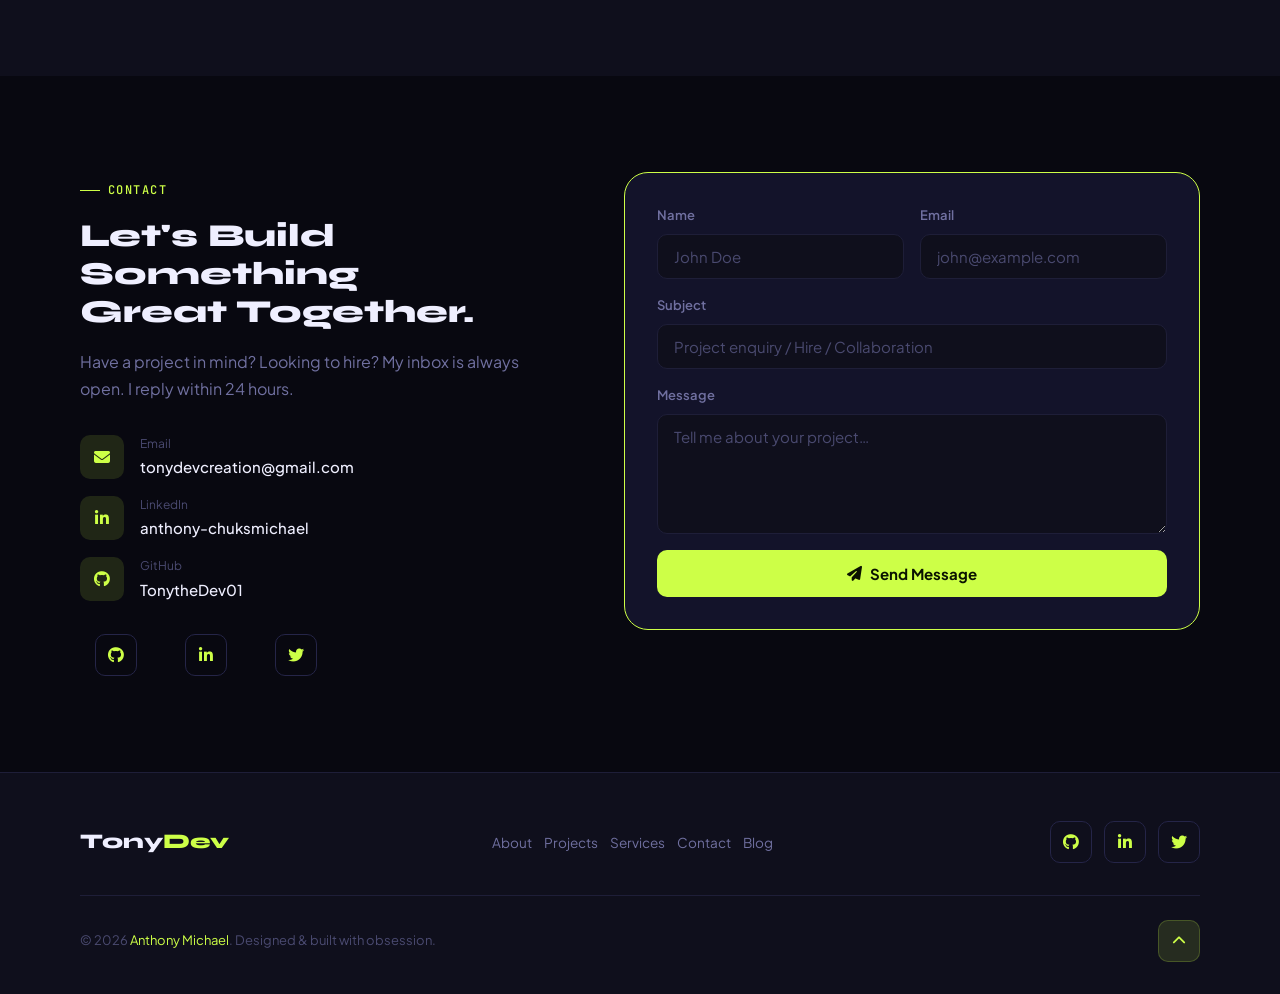
==== commit 88583404: "fix: adjust the  project cards, frontend positioning, form validation, Idea-Engne preview" ====
--- a/index.html
+++ b/index.html
@@ -5,18 +5,18 @@
     <meta name="viewport" content="width=device-width, initial-scale=1.0" />
     <meta
       name="description"
-      content="Anthony Michael (TonyDev) — Full-Stack Developer building scalable web applications, SaaS products, and pixel-perfect interfaces."
+      content="Anthony Michael (TonyDev) — Frontend Developer (React, React Native, Tailwind CSS) building accessible, production-grade interfaces. Frontend Lead on LIT; Winnov8 Build Path Challenge winner."
     />
     <meta
       property="og:title"
-      content="Anthony Michael — Full-Stack Developer"
+      content="Anthony Michael — Frontend Developer"
     />
     <meta
       property="og:description"
       content="I build scalable web apps, SaaS products, and pixel-perfect interfaces."
     />
     <meta property="og:type" content="website" />
-    <title>Anthony Michael — Full-Stack Developer</title>
+    <title>Anthony Michael — Frontend Developer</title>
 
     <link rel="preconnect" href="https://fonts.googleapis.com" />
     <link
@@ -88,6 +88,7 @@
         <a href="#projects" class="nav__link" data-mobile-link>Projects</a>
         <a href="#services" class="nav__link" data-mobile-link>Services</a>
         <a href="#contact" class="nav__link" data-mobile-link>Contact</a>
+        <a href="blog.html" class="nav__link" data-mobile-link>Blog</a>
         <a href="#contact" class="btn-hire" data-mobile-link>Hire Me</a>
       </div>
     </header>
@@ -111,31 +112,32 @@
               <span class="hero__name-accent">Michael.</span>
             </h1>
 
-            <div class="hero__role-wrap" aria-live="polite">
+            <div class="hero__role-wrap">
               <span class="hero__role-prefix">I'm a </span>
               <span id="typewriter"></span>
             </div>
 
             <p class="hero__desc">
-              Full-stack developer from Nigeria building scalable web
-              applications, SaaS products, and pixel-perfect interfaces. I turn
-              ideas into production-ready products that actually work.
+              Frontend developer from Nigeria building fast, accessible
+              interfaces with React and React Native. Currently Frontend Lead on
+              an EdTech platform, turning designs and API contracts into
+              production-ready products that actually work.
             </p>
 
             <div class="hero__stats" aria-label="Quick stats">
               <div class="hero__stat-item">
-                <span class="hero__stat-num">6+</span>
-                <span class="hero__stat-label">Projects Built</span>
+                <span class="hero__stat-num">3</span>
+                <span class="hero__stat-label">Production Projects</span>
               </div>
               <div class="hero__stat-divider" aria-hidden="true"></div>
               <div class="hero__stat-item">
                 <span class="hero__stat-num">2</span>
-                <span class="hero__stat-label">SaaS Platforms</span>
+                <span class="hero__stat-label">Frontend Lead Roles</span>
               </div>
               <div class="hero__stat-divider" aria-hidden="true"></div>
               <div class="hero__stat-item">
-                <span class="hero__stat-num">2+</span>
-                <span class="hero__stat-label">Clients</span>
+                <span class="hero__stat-num">121+</span>
+                <span class="hero__stat-label">PRs Merged</span>
               </div>
               <div class="hero__stat-divider" aria-hidden="true"></div>
               <div class="hero__stat-item">
@@ -195,7 +197,7 @@
               <img
                 class="hero__photo-img"
                 src="assets/images/tonydev.png"
-                alt="Anthony Michael — Full-Stack Developer"
+                alt="Anthony Michael — Frontend Developer"
                 loading="eager"
               />
 
@@ -231,10 +233,10 @@
             <h2 class="section-title">I build things<br />for the web.</h2>
             <p>
               I'm <strong>Anthony Michael</strong>, a self-taught
-              <span class="about__highlight">Full-Stack Developer</span>
-              based in Nigeria. I design and build web applications that are
-              fast, accessible, and production-grade — from frontend UI to
-              backend APIs.
+              <span class="about__highlight">Frontend Developer</span>
+              based in Nigeria. I build web and mobile interfaces that are
+              fast, accessible, and production-grade, and I work closely with
+              backend teams through Swagger-first REST API contracts.
             </p>
             <p>
               Currently
@@ -247,10 +249,11 @@
               logistics app that won the Winnov8 Build Path Challenge.
             </p>
             <p>
-              My stack spans HTML5/CSS3/JavaScript to React, React Native,
-              Tailwind CSS, Node.js, and PostgreSQL. I've also built a full
-              e-commerce frontend <strong>(FreshBasket Market)</strong> and
-              client sites that are live and serving real users.
+              My stack spans HTML5/CSS3/JavaScript to React, React Native, and
+              Tailwind CSS, with REST API and JWT/OAuth integration. I've also
+              built a full e-commerce frontend
+              <strong>(FreshBasket Market)</strong> and my own product,
+              <strong>Idea-Engne</strong>, from scratch.
             </p>
             <p>
               When I'm not coding, I'm writing about web development I published
@@ -300,7 +303,7 @@
               <div class="terminal__line">
                 &nbsp;&nbsp;<span class="t-key">"role":</span>&nbsp;<span
                   class="t-str"
-                  >"Full-Stack Developer"</span
+                  >"Frontend Developer"</span
                 >,
               </div>
               <div class="terminal__line">
@@ -389,16 +392,13 @@
                 <div class="skill-group__icon">
                   <i class="fas fa-server" aria-hidden="true"></i>
                 </div>
-                <div class="skill-group__title">Backend &amp; Database</div>
+                <div class="skill-group__title">APIs &amp; Auth</div>
                 <div class="skill-pills">
-                  <span class="skill-pill featured">Node.js</span>
-                  <span class="skill-pill featured">Express.js</span>
-                  <span class="skill-pill featured">PostgreSQL</span>
-                  <span class="skill-pill">REST APIs</span>
-                  <span class="skill-pill">Swagger</span>
-                  <span class="skill-pill">JWT Auth</span>
+                  <span class="skill-pill featured">REST APIs</span>
+                  <span class="skill-pill featured">Swagger</span>
+                  <span class="skill-pill featured">JWT Auth</span>
+                  <span class="skill-pill">Appwrite</span>
                   <span class="skill-pill">Supabase</span>
-                  <span class="skill-pill">Appwrite</span>
                 </div>
               </div>
 
@@ -471,9 +471,6 @@
             aria-label="Filter projects"
           >
             <button class="filter-btn active" data-filter="all">All</button>
-            <button class="filter-btn" data-filter="fullstack">
-              Full-Stack
-            </button>
             <button class="filter-btn" data-filter="frontend">Frontend</button>
             <button class="filter-btn" data-filter="saas">SaaS</button>
             <button class="filter-btn" data-filter="other">Other</button>
@@ -486,7 +483,7 @@
               <!-- LIT — ongoing flagship -->
               <article
                 class="project-card project-card--glow-accent reveal"
-                data-category="fullstack frontend"
+                data-category="frontend"
               >
                 <div class="project-card__visual">
                   <img
@@ -499,15 +496,18 @@
                 </div>
 
                 <div class="project-card__content">
-                  <div class="project-card__category">Full-Stack · EdTech</div>
+                  <div class="project-card__category">
+                    Frontend Lead · EdTech
+                  </div>
                   <h3 class="project-card__title">
                     Laptope Institute of Technology (LIT)
                   </h3>
                   <p class="project-card__desc">
                     Multi-role EdTech platform with Landing, Learner, Tutor, and
-                    Admin experiences. Frontend Lead on a 7-person team — JWT
-                    auth, Swagger-first REST API integration, and backend-driven
-                    payment flows.
+                    Admin experiences. As Frontend Lead of a 7-person team I set
+                    the Git branching strategy (21 PRs merged dev → main), built
+                    the dashboards in React + Tailwind, and am integrating JWT
+                    auth against a Swagger-first REST API.
                   </p>
                   <div class="project-card__stack">
                     <span class="stack-tag">React</span>
@@ -523,9 +523,6 @@
                       rel="noopener noreferrer"
                       class="project-link primary"
                       ><i class="fas fa-external-link-alt"></i> Live Site</a
-                    >
-                    <span class="project-link project-link--disabled"
-                      ><i class="fas fa-lock"></i> Frontend Lead</span
                     >
                   </div>
                 </div>
@@ -552,10 +549,11 @@
                   </div>
                   <h3 class="project-card__title">ErrandGo</h3>
                   <p class="project-card__desc">
-                    Errand-running, delivery, and logistics mobile app. Built as
-                    part of a 4-person team that won the Winnov8 Build Path
-                    Challenge. V1 ships splash, onboarding, auth, verification,
-                    and dashboard screens — V2 in progress.
+                    Errand, delivery, and logistics mobile app. Frontend
+                    developer on a 4-person team (backend, PM, two product
+                    designers) that won the Winnov8 Build Path Challenge. V1
+                    ships 5 screens — splash, onboarding, sign in/up,
+                    verification, and dashboard. V2 is starting.
                   </p>
                   <div class="project-card__stack">
                     <span class="stack-tag">React Native</span>
@@ -568,17 +566,17 @@
                       href="https://github.com/TonytheDev01/errandgo-frontend"
                       target="_blank"
                       rel="noopener noreferrer"
-                      class="project-link"
+                      class="project-link primary"
                       ><i class="fab fa-github"></i> GitHub</a
                     >
                   </div>
                 </div>
               </article>
 
-              <!-- EventPro (featured accent glow) -->
+              <!-- EventPro -->
               <article
                 class="project-card project-card--glow-blue reveal"
-                data-category="fullstack saas"
+                data-category="saas frontend"
               >
                 <div class="project-card__visual">
                   <img
@@ -591,22 +589,25 @@
                 </div>
 
                 <div class="project-card__content">
-                  <div class="project-card__category">Full-Stack · SaaS</div>
+                  <div class="project-card__category">
+                    Frontend Lead · SaaS
+                  </div>
                   <h3 class="project-card__title">
                     EventPro — Event Management Platform
                   </h3>
                   <p class="project-card__desc">
-                    Multi-role SaaS with Admin, Organizer and Attendee
-                    dashboards. Real-time check-in, CSV import, JWT auth,
-                    Appwrite SMS/email, live PostgreSQL backend.
+                    TechCrush Bootcamp 2026 capstone: a multi-role platform with
+                    Admin, Organizer and Attendee dashboards. As Frontend Lead
+                    of a 9-person team I led 100+ merged PRs across 19+ feature
+                    branches and built role-aware routing, real-time check-in,
+                    CSV validation and Appwrite auth integration.
                   </p>
                   <div class="project-card__stack">
                     <span class="stack-tag">HTML5</span
                     ><span class="stack-tag">CSS3</span>
-                    <span class="stack-tag">Vanilla JS</span
-                    ><span class="stack-tag">Node.js</span>
-                    <span class="stack-tag">PostgreSQL</span
+                    <span class="stack-tag">JavaScript ES6+</span
                     ><span class="stack-tag">Appwrite</span>
+                    <span class="stack-tag">REST API</span>
                   </div>
                   <div class="project-card__links">
                     <a
@@ -639,7 +640,7 @@
                     alt="FreshBasket Market on multiple devices"
                     loading="lazy"
                   />
-                  <div class="project-card__badge">E-Commerce</div>
+                  <div class="project-card__badge">Solo Project</div>
                 </div>
 
                 <div class="project-card__content">
@@ -648,9 +649,10 @@
                   </div>
                   <h3 class="project-card__title">FreshBasket Market</h3>
                   <p class="project-card__desc">
-                    Full grocery delivery UI for the Nigerian market. Dynamic
-                    product grid, auth modal, coverage checker, cart and
-                    newsletter — vanilla JS throughout.
+                    Grocery delivery landing page for a Nigerian startup —
+                    product filtering, delivery-zone checker, naira pricing,
+                    auth modal, and mobile nav, built from scratch in vanilla
+                    JavaScript.
                   </p>
                   <div class="project-card__stack">
                     <span class="stack-tag">HTML5</span
@@ -677,111 +679,48 @@
                 </div>
               </article>
 
-              <!-- Hybrid Academy -->
+              <!-- Idea-Engne — personal project, in progress -->
               <article
                 class="project-card reveal reveal-delay-2"
-                data-category="frontend"
+                data-category="saas frontend"
               >
                 <div class="project-card__visual">
                   <img
                     class="mockup-screenshot"
-                    src="assets/images/restuarant.png"
-                    alt="Hybrid Academy Surulere website on multiple devices"
+                    src="assets/images/idea-engne.webp"
+                    alt="Idea-Engne landing page shown on desktop, tablet and phone"
+                    width="1200"
+                    height="675"
                     loading="lazy"
                   />
-                  <div class="project-card__badge">Client</div>
+                  <div class="project-card__badge">In Progress</div>
                 </div>
 
                 <div class="project-card__content">
                   <div class="project-card__category">
-                    Frontend · Client Work
-                  </div>
-                  <h3 class="project-card__title">Hybrid Academy Surulere</h3>
+                    Personal Project · In Progress
+                  </div>
+                  <h3 class="project-card__title">Idea-Engne</h3>
                   <p class="project-card__desc">
-                    Live website for a real client — Hybrid Academy in Surulere,
-                    Lagos. Clean, responsive, optimised for prospective students
-                    and parents.
+                    Content idea generator for creators and coaches — 30 days
+                    of niche-specific social media ideas. Built with zero
+                    frameworks using OOP JavaScript and the Intersection
+                    Observer API. Still in development; payments integration is
+                    next.
                   </p>
                   <div class="project-card__stack">
                     <span class="stack-tag">HTML5</span
                     ><span class="stack-tag">CSS3</span
-                    ><span class="stack-tag">JavaScript</span>
+                    ><span class="stack-tag">JavaScript ES6+</span
+                    ><span class="stack-tag">OOP</span>
                   </div>
                   <div class="project-card__links">
-                    <a href="#" class="project-link primary"
-                      ><i class="fas fa-external-link-alt"></i> Live Demo</a
-                    >
-                  </div>
-                </div>
-              </article>
-
-              <!-- Hybrid Academy (duplicate placeholder — pending replacement) -->
-              <article
-                class="project-card reveal reveal-delay-2"
-                data-category="frontend"
-              >
-                <div class="project-card__visual">
-                  <img
-                    class="mockup-screenshot"
-                    src="assets/images/restuarant.png"
-                    alt="Hybrid Academy Surulere website on multiple devices"
-                    loading="lazy"
-                  />
-                  <div class="project-card__badge">Client</div>
-                </div>
-
-                <div class="project-card__content">
-                  <div class="project-card__category">
-                    Frontend · Client Work
-                  </div>
-                  <h3 class="project-card__title">Hybrid Academy Surulere</h3>
-                  <p class="project-card__desc">
-                    Live website for a real client — Hybrid Academy in Surulere,
-                    Lagos. Clean, responsive, optimised for prospective students
-                    and parents.
-                  </p>
-                  <div class="project-card__stack">
-                    <span class="stack-tag">HTML5</span
-                    ><span class="stack-tag">CSS3</span
-                    ><span class="stack-tag">JavaScript</span>
-                  </div>
-                  <div class="project-card__links">
-                    <a href="#" class="project-link primary"
-                      ><i class="fas fa-external-link-alt"></i> Live Demo</a
-                    >
-                  </div>
-                </div>
-              </article>
-
-              <!-- Idea-Engne -->
-              <article class="project-card reveal" data-category="saas">
-                <div class="project-card__visual">
-                  <img
-                    class="mockup-screenshot"
-                    src="assets/images/restuarant.png"
-                    alt="Idea-Engne product preview"
-                    loading="lazy"
-                  />
-                  <div class="project-card__badge">Client</div>
-                </div>
-
-                <div class="project-card__content">
-                  <div class="project-card__category">SaaS · AI</div>
-                  <h3 class="project-card__title">Idea-Engne</h3>
-                  <p class="project-card__desc">
-                    AI-powered idea generation and validation SaaS. Helps
-                    entrepreneurs go from spark to structured concept.
-                    Subscription model — payments in progress.
-                  </p>
-                  <div class="project-card__stack">
-                    <span class="stack-tag">HTML5</span
-                    ><span class="stack-tag">CSS3</span
-                    ><span class="stack-tag">JavaScript</span
-                    ><span class="stack-tag">AI API</span>
-                  </div>
-                  <div class="project-card__links">
-                    <span class="project-link project-link--disabled"
-                      ><i class="fas fa-clock"></i> Launching Soon</span
+                    <a
+                      href="https://idea-engne-mdf.vercel.app/"
+                      target="_blank"
+                      rel="noopener noreferrer"
+                      class="project-link primary"
+                      ><i class="fas fa-external-link-alt"></i> Live Preview</a
                     >
                   </div>
                 </div>
@@ -792,14 +731,16 @@
                 class="project-card reveal reveal-delay-1"
                 data-category="other"
               >
-                <div class="project-card__visual">
-                  <img
-                    class="mockup-screenshot"
-                    src="assets/images/restuarant.png"
-                    alt="HTML From Zero ebook cover"
-                    loading="lazy"
-                  />
-                  <div class="project-card__badge">Client</div>
+                <div
+                  class="project-card__visual project-card__visual--placeholder"
+                  role="img"
+                  aria-label="HTML From Zero ebook"
+                >
+                  <span class="placeholder-mark" aria-hidden="true">&lt;/&gt;</span>
+                  <span class="placeholder-note" aria-hidden="true"
+                    >HTML From Zero · Vol. 1</span
+                  >
+                  <div class="project-card__badge">Ebook</div>
                 </div>
 
                 <div class="project-card__content">
@@ -818,8 +759,40 @@
                     ><span class="stack-tag">Education</span>
                   </div>
                   <div class="project-card__links">
+                    <span class="project-link project-link--disabled"
+                      ><i class="fas fa-clock"></i> Link coming soon</span
+                    >
+                  </div>
+                </div>
+              </article>
+
+              <!-- Upcoming client slot -->
+              <article
+                class="project-card project-card--upcoming reveal reveal-delay-2"
+                data-category="other"
+              >
+                <div
+                  class="project-card__visual project-card__visual--placeholder"
+                  role="img"
+                  aria-label="Next client project coming soon"
+                >
+                  <span class="placeholder-mark" aria-hidden="true">+</span>
+                  <span class="placeholder-note" aria-hidden="true"
+                    >Next build</span
+                  >
+                  <div class="project-card__badge">Upcoming</div>
+                </div>
+
+                <div class="project-card__content">
+                  <div class="project-card__category">Client Work</div>
+                  <h3 class="project-card__title">Next Client Project</h3>
+                  <p class="project-card__desc">
+                    This slot is reserved for my next client build. Want it to
+                    be yours? Get in touch.
+                  </p>
+                  <div class="project-card__links">
                     <a href="#contact" class="project-link primary"
-                      ><i class="fas fa-shopping-cart"></i> Get the Book</a
+                      ><i class="fas fa-envelope"></i> Get in touch</a
                     >
                   </div>
                 </div>
@@ -881,10 +854,11 @@
             <div class="service-card__icon">
               <i class="fas fa-layer-group" aria-hidden="true"></i>
             </div>
-            <h3 class="service-card__title">Full-Stack Applications</h3>
+            <h3 class="service-card__title">Frontend Applications</h3>
             <p class="service-card__desc">
-              End-to-end apps with Node.js backends, PostgreSQL databases, REST
-              APIs, and auth systems. Deployed and production-ready.
+              React and vanilla JavaScript apps with role-based dashboards, REST
+              API integration, and auth flows — built from your design and API
+              specs.
             </p>
           </div>
           <div class="service-card reveal reveal-delay-2">
@@ -937,8 +911,8 @@
               Great Together.
             </h2>
             <p class="contact__info-desc">
-              Have a project in mind? Looking to hire? My inbox is always open
-              I'll get back to you within 30 minutes.
+              Have a project in mind? Looking to hire? My inbox is always open.
+              I reply within 24 hours.
             </p>
             <div class="contact__items">
               <div class="contact__item">
@@ -948,7 +922,9 @@
                 <div>
                   <div class="contact__item-label">Email</div>
                   <div class="contact__item-value">
-                    tonydevcreation@gmail.com
+                    <a href="mailto:tonydevcreation@gmail.com"
+                      >tonydevcreation@gmail.com</a
+                    >
                   </div>
                 </div>
               </div>
@@ -958,7 +934,14 @@
                 </div>
                 <div>
                   <div class="contact__item-label">LinkedIn</div>
-                  <div class="contact__item-value">anthony-chuksmichael</div>
+                  <div class="contact__item-value">
+                    <a
+                      href="https://www.linkedin.com/in/anthony-chuksmichael/"
+                      target="_blank"
+                      rel="noopener noreferrer"
+                      >anthony-chuksmichael</a
+                    >
+                  </div>
                 </div>
               </div>
               <div class="contact__item">
@@ -967,7 +950,14 @@
                 </div>
                 <div>
                   <div class="contact__item-label">GitHub</div>
-                  <div class="contact__item-value">TonytheDev01</div>
+                  <div class="contact__item-value">
+                    <a
+                      href="https://github.com/TonytheDev01"
+                      target="_blank"
+                      rel="noopener noreferrer"
+                      >TonytheDev01</a
+                    >
+                  </div>
                 </div>
               </div>
             </div>
@@ -1001,6 +991,14 @@
 
           <div class="contact__form reveal">
             <form id="contactForm" novalidate>
+              <input
+                type="checkbox"
+                name="botcheck"
+                id="botcheck"
+                hidden
+                tabindex="-1"
+                autocomplete="off"
+              />
               <div class="form-row">
                 <div class="form-group">
                   <label class="form-label" for="contactName">Name</label>
@@ -1104,7 +1102,7 @@
         </div>
         <div class="footer__bottom">
           <p class="footer__credit">
-            &copy; 2025 <span>Anthony Michael</span>. Designed &amp; built with
+            &copy; 2026 <span>Anthony Michael</span>. Designed &amp; built with
             obsession.
           </p>
           <button class="back-to-top" id="backToTop" aria-label="Back to top">
--- a/index.css
+++ b/index.css
@@ -495,7 +495,7 @@
   opacity: 0.3;
   -webkit-mask-image: radial-gradient(
     ellipse at center,
-    black 30%,
+    black 40%,
     transparent 80%
   );
   mask-image: radial-gradient(ellipse at center, black 30%, transparent 80%);
@@ -623,10 +623,9 @@
 /* Stats row */
 .hero__stats {
   display: flex;
-  justify-content: space-between;
-  align-items: center;
-  gap: var(--sp-5);
-  padding: 0px 10px 0px 15px;
+  align-items: center;
+  gap: var(--sp-3);
+  padding: 0px 10px 0px 12px;
   flex-wrap: wrap;
   margin-bottom: var(--sp-6);
   animation: fadeUp 0.6s ease 0.25s both;
@@ -663,8 +662,7 @@
 /* Buttons */
 .hero__actions {
   display: flex;
-  justify-content: space-between;
-  gap: var(--sp-2);
+  gap: var(--sp-12);
   flex-wrap: wrap;
   padding-left: 15px;
   padding-right: 15px;
@@ -734,9 +732,8 @@
 /* Social icons */
 .hero__social {
   display: flex;
-  justify-content: space-around;
-  align-items: center;
-  gap: var(--sp-5);
+  align-items: center;
+  gap: var(--sp-12);
   padding-left: 15px;
   animation: fadeUp 0.6s ease 0.35s both;
 }
@@ -795,9 +792,9 @@
   background: conic-gradient(
     from 0deg,
     transparent 0%,
-    rgba(200, 255, 38, 0.6) 300%,
+    rgba(200, 255, 38, 0.6) 20%,
     transparent 40%,
-    rgba(205, 255, 71, 0.2) 70%,
+    rgba(191, 255, 13, 0.2) 80%,
     transparent 80%
   );
   animation: spinRing 6s linear infinite;
@@ -913,7 +910,7 @@
 }
 
 .hero__photo-tag-dot--green {
-  background: #52ffb8;
+  background: #16af2b;
 }
 
 .hero__photo-tag.tag-tl {
@@ -941,8 +938,9 @@
   font-family: var(--font-mono);
   letter-spacing: 0.1em;
   animation: fadeUp 0.6s ease 1s both;
-}
-.hero__scroll-line {
+} 
+
+ .hero__scroll-line {
   width: 1px;
   height: 40px;
   background: linear-gradient(to bottom, var(--clr-accent), transparent);
@@ -958,7 +956,7 @@
     opacity: 0.3;
     transform: scaleY(0.6);
   }
-}
+} 
 
 /*  ABOUT */
 .about__grid {
@@ -2078,9 +2076,15 @@
   .hero__name {
     font-size: clamp(2.8rem, 5vw, 4.5rem);
   }
+
+  .hero__actions{
+    display: flex;
+    align-items: center;
+    padding: 0px 15px 0px 15px;
+  }
   .btn-primary,
   .btn-outline {
-    padding: 13px 26px;
+    padding: 13px 13px;
     font-size: 0.9375rem;
   }
   .about__grid {
@@ -2109,6 +2113,21 @@
     padding: 14px 28px;
     font-size: 0.9375rem;
   }
+
+    .hero__photo-col {
+    justify-content: flex-end;
+  }
+  .hero__photo-wrap {
+    width: clamp(260px, 40vw, 500px);
+    animation: heroFloat 5s ease-in-out infinite;
+  }
+  .hero__photo-ring {
+    animation: spinRing 6s linear infinite;
+  }
+  .hero__photo-glow {
+    animation: glowPulse 3s ease-in-out infinite;
+  }
+
   .about__grid {
     grid-template-columns: 1fr 1fr;
     gap: var(--sp-16);
@@ -2879,3 +2898,55 @@
   color: var(--clr-text-muted);
   margin: 0 0 var(--sp-6);
 }
+
+/* ============================================================
+   P0 additions — placeholders, disabled links, links in contact
+   ============================================================ */
+.project-link--disabled {
+  opacity: 0.55;
+  cursor: not-allowed;
+  pointer-events: none;
+}
+
+.project-card__visual--placeholder {
+  display: flex;
+  flex-direction: column;
+  align-items: center;
+  justify-content: center;
+  gap: var(--sp-2);
+  background: linear-gradient(
+    135deg,
+    var(--clr-card) 0%,
+    var(--clr-surface) 100%
+  );
+  border-bottom: 1px solid var(--clr-border);
+  font-family: var(--font-heading);
+}
+
+.placeholder-mark {
+  font-size: 2.75rem;
+  font-weight: 800;
+  letter-spacing: -0.02em;
+  color: var(--clr-accent);
+}
+
+.placeholder-note {
+  font-size: 0.75rem;
+  letter-spacing: 0.12em;
+  text-transform: uppercase;
+  color: var(--clr-text-muted);
+}
+
+.project-card--upcoming {
+  opacity: 0.8;
+}
+
+.contact__item-value a {
+  color: inherit;
+  transition: color var(--t-fast);
+}
+
+.contact__item-value a:hover,
+.contact__item-value a:focus-visible {
+  color: var(--clr-accent);
+}
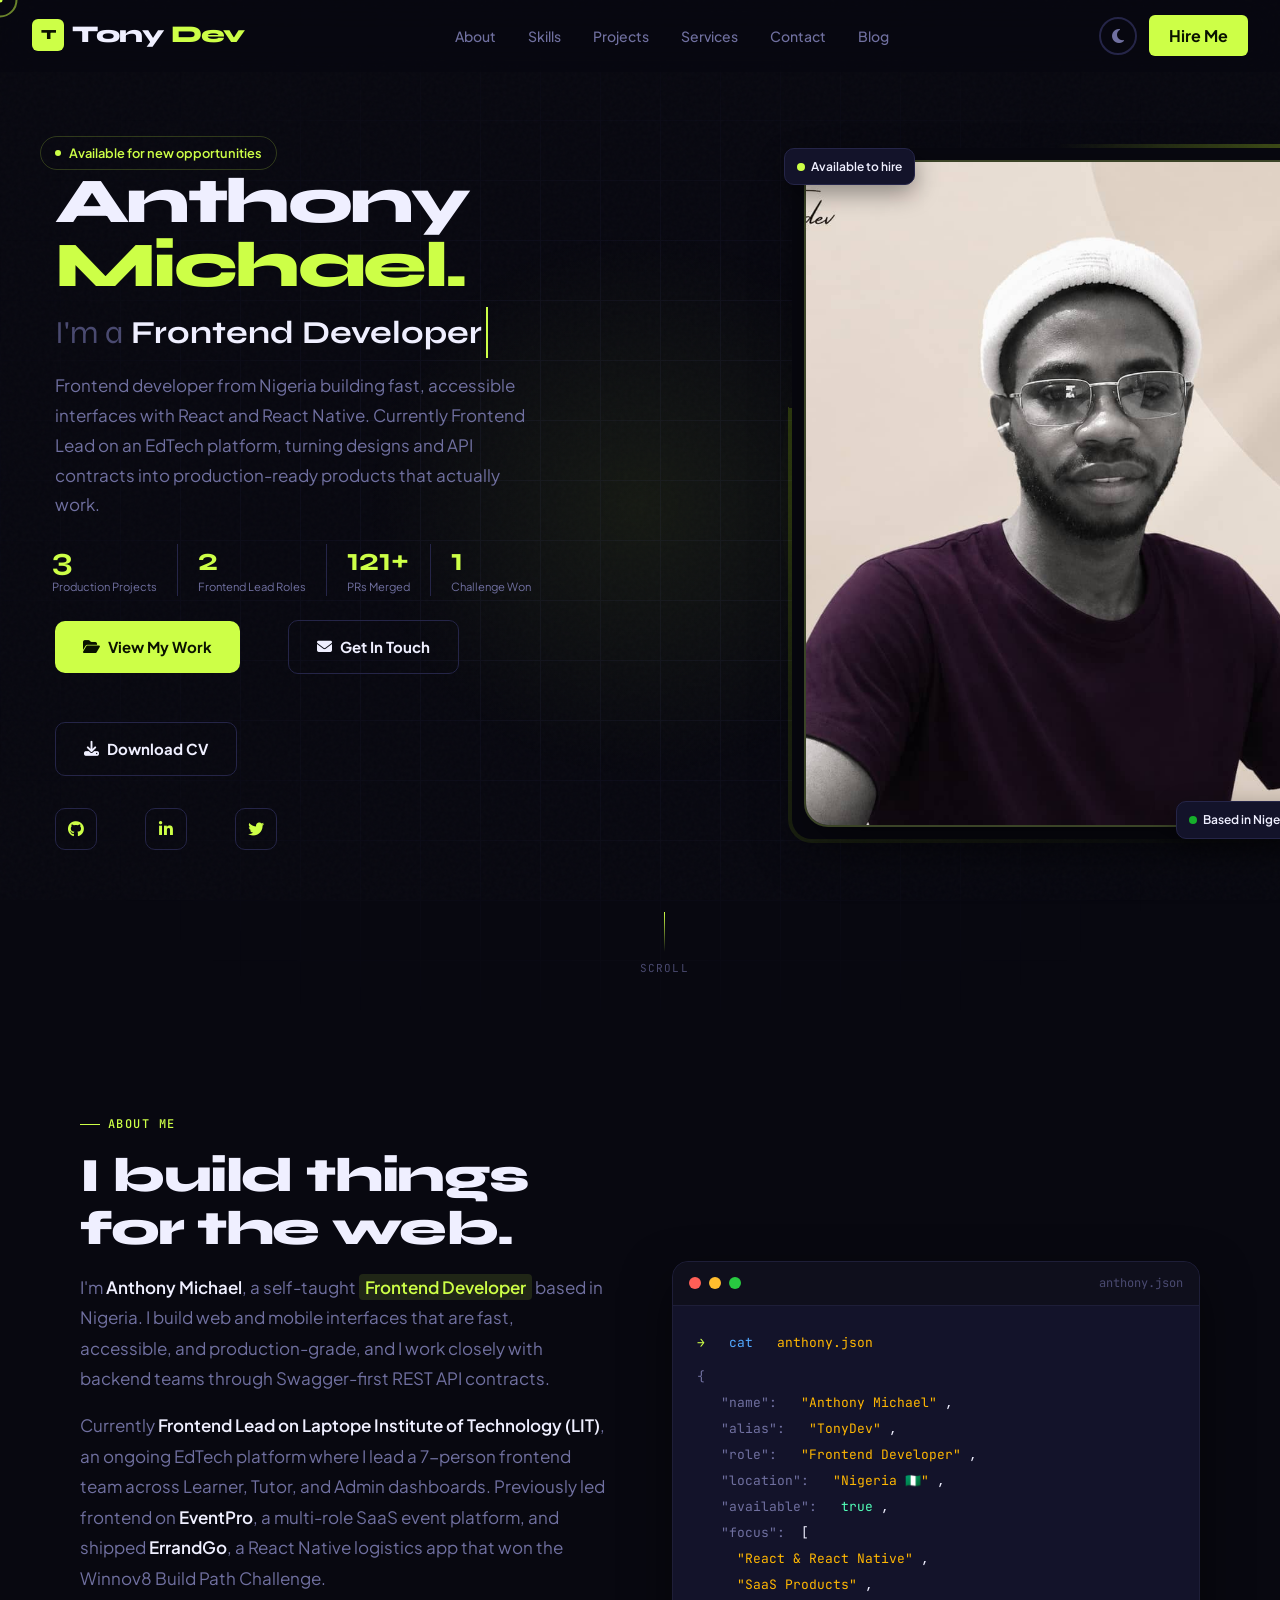
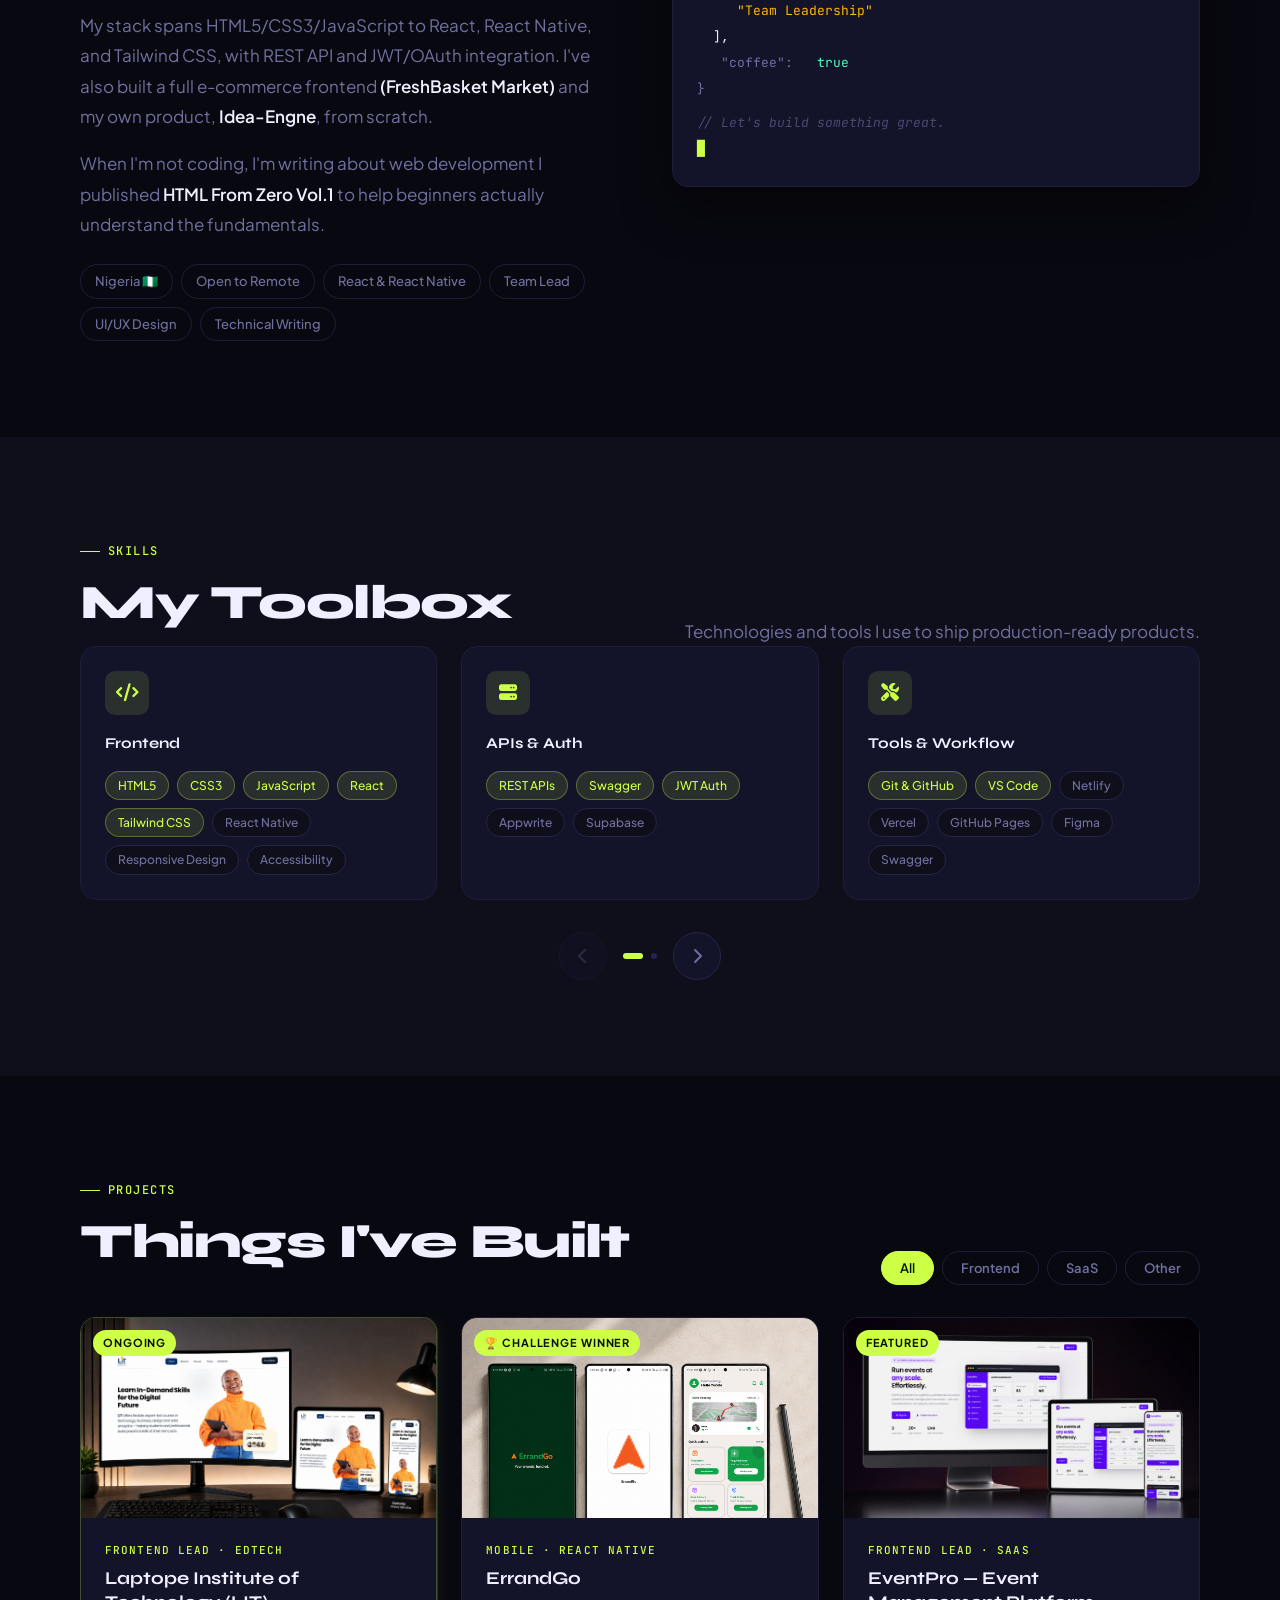
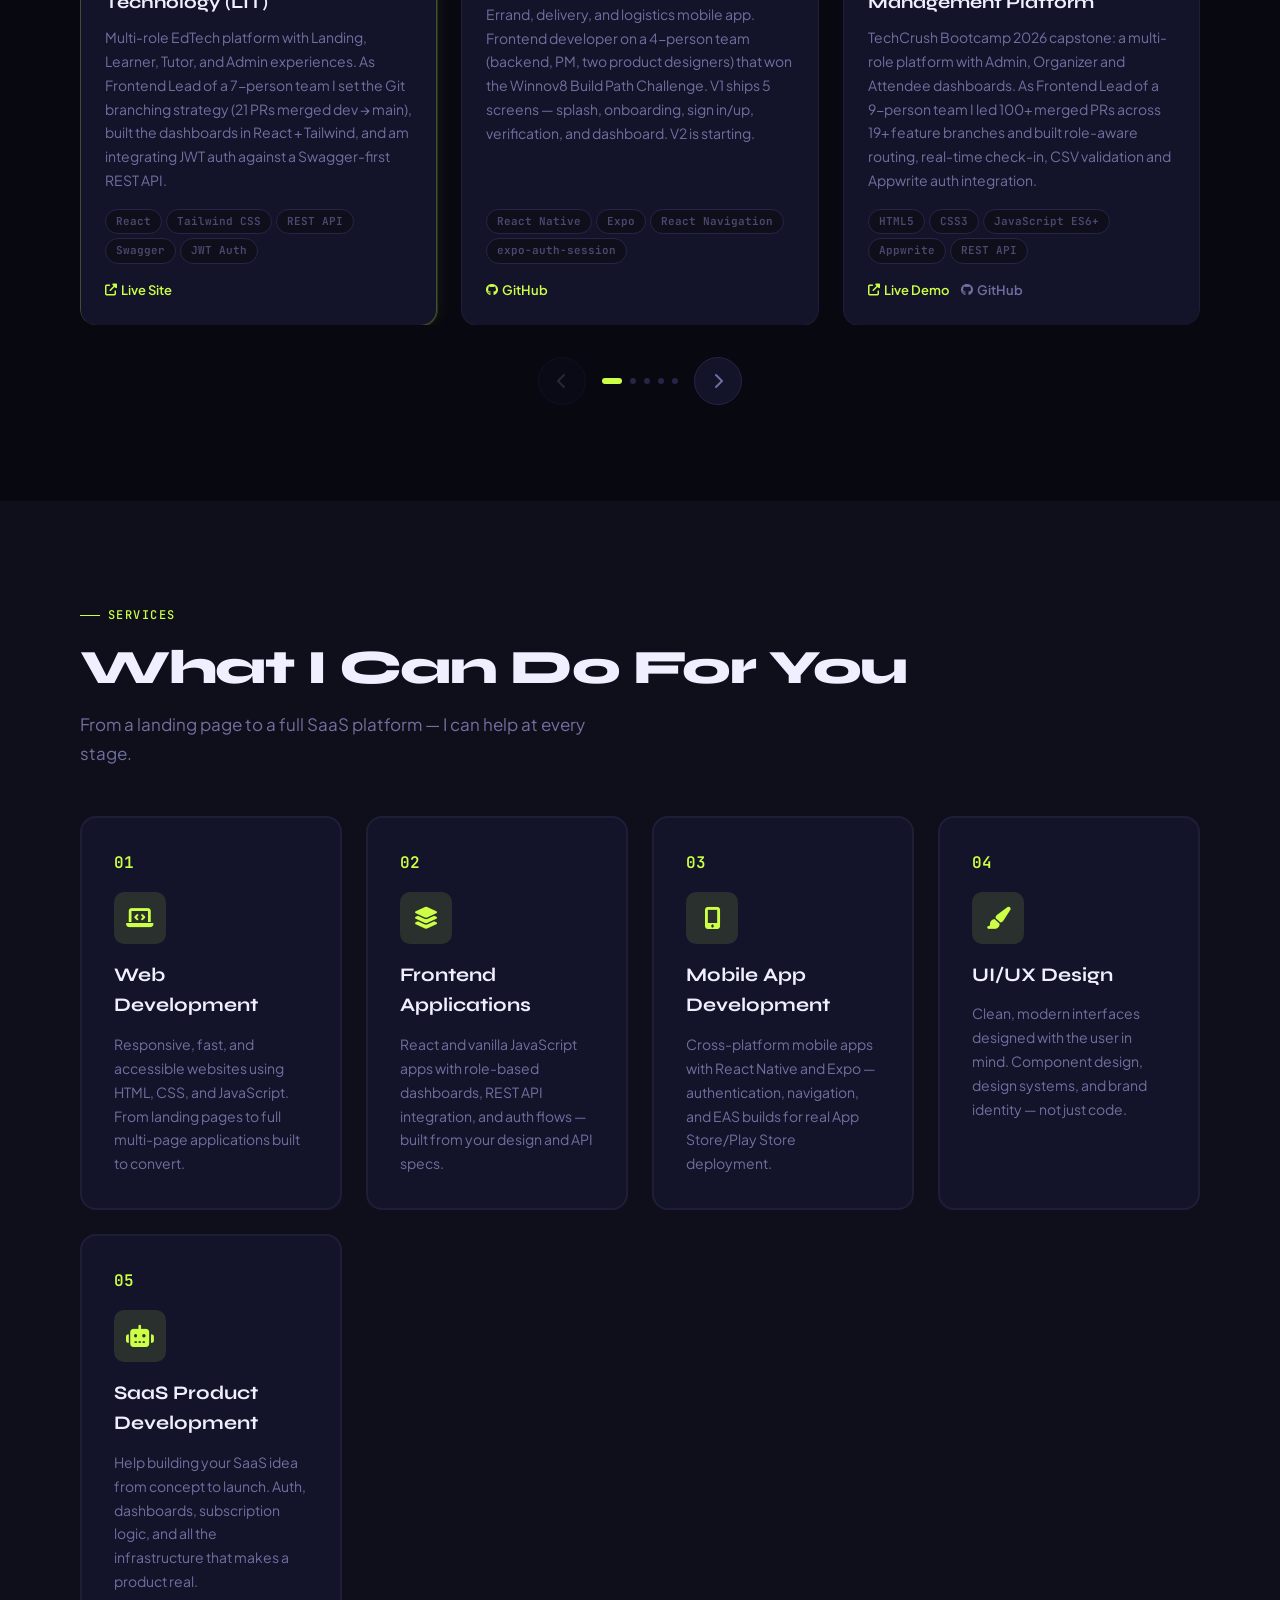
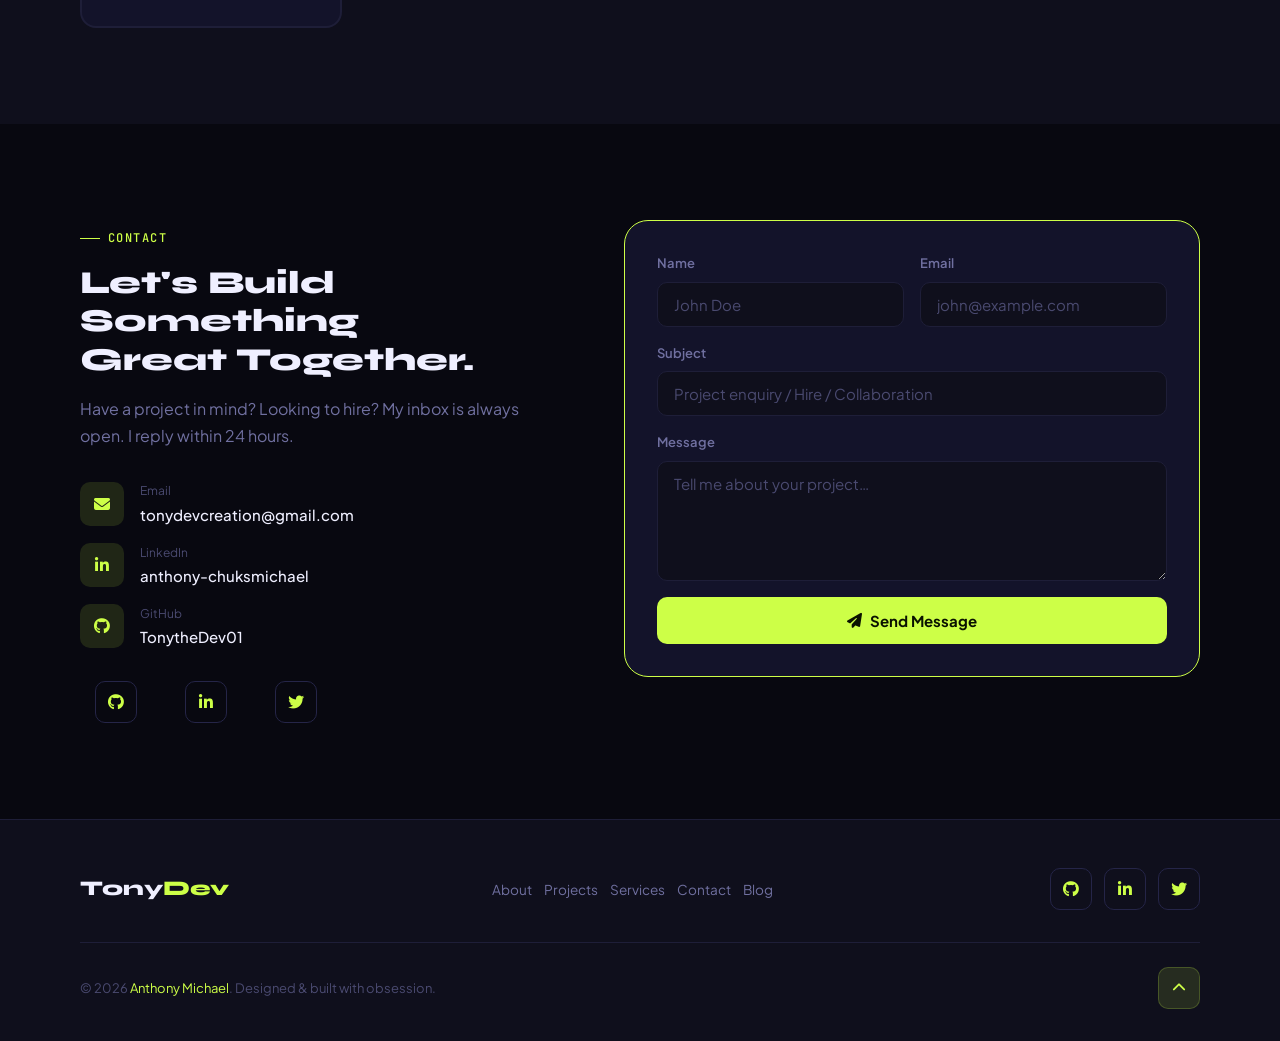
==== commit e011c91d: "P1: frontend EventPro case study, CV download, a11y, README" ====
--- a/index.html
+++ b/index.html
@@ -154,6 +154,14 @@
               <a href="#contact" class="btn-outline">
                 <i class="fas fa-envelope" aria-hidden="true"></i>
                 Get In Touch
+              </a>
+              <a
+                href="assets/Anthony_Michael_CV.pdf"
+                class="btn-outline"
+                download
+              >
+                <i class="fas fa-download" aria-hidden="true"></i>
+                Download CV
               </a>
             </div>
 
@@ -444,7 +452,7 @@
             >
               <i class="fas fa-chevron-left" aria-hidden="true"></i>
             </button>
-            <div class="carousel-dots" id="skillsDots" role="tablist"></div>
+            <div class="carousel-dots" id="skillsDots" role="group" aria-label="Skills pages"></div>
             <button
               class="carousel-btn"
               id="skillsNext"
@@ -470,10 +478,10 @@
             role="group"
             aria-label="Filter projects"
           >
-            <button class="filter-btn active" data-filter="all">All</button>
-            <button class="filter-btn" data-filter="frontend">Frontend</button>
-            <button class="filter-btn" data-filter="saas">SaaS</button>
-            <button class="filter-btn" data-filter="other">Other</button>
+            <button class="filter-btn active" data-filter="all" aria-pressed="true">All</button>
+            <button class="filter-btn" data-filter="frontend" aria-pressed="false">Frontend</button>
+            <button class="filter-btn" data-filter="saas" aria-pressed="false">SaaS</button>
+            <button class="filter-btn" data-filter="other" aria-pressed="false">Other</button>
           </div>
         </div>
 
@@ -813,7 +821,7 @@
             >
               <i class="fas fa-chevron-left" aria-hidden="true"></i>
             </button>
-            <div class="carousel-dots" id="projectsDots" role="tablist"></div>
+            <div class="carousel-dots" id="projectsDots" role="group" aria-label="Project pages"></div>
             <button
               class="carousel-btn"
               id="projectsNext"
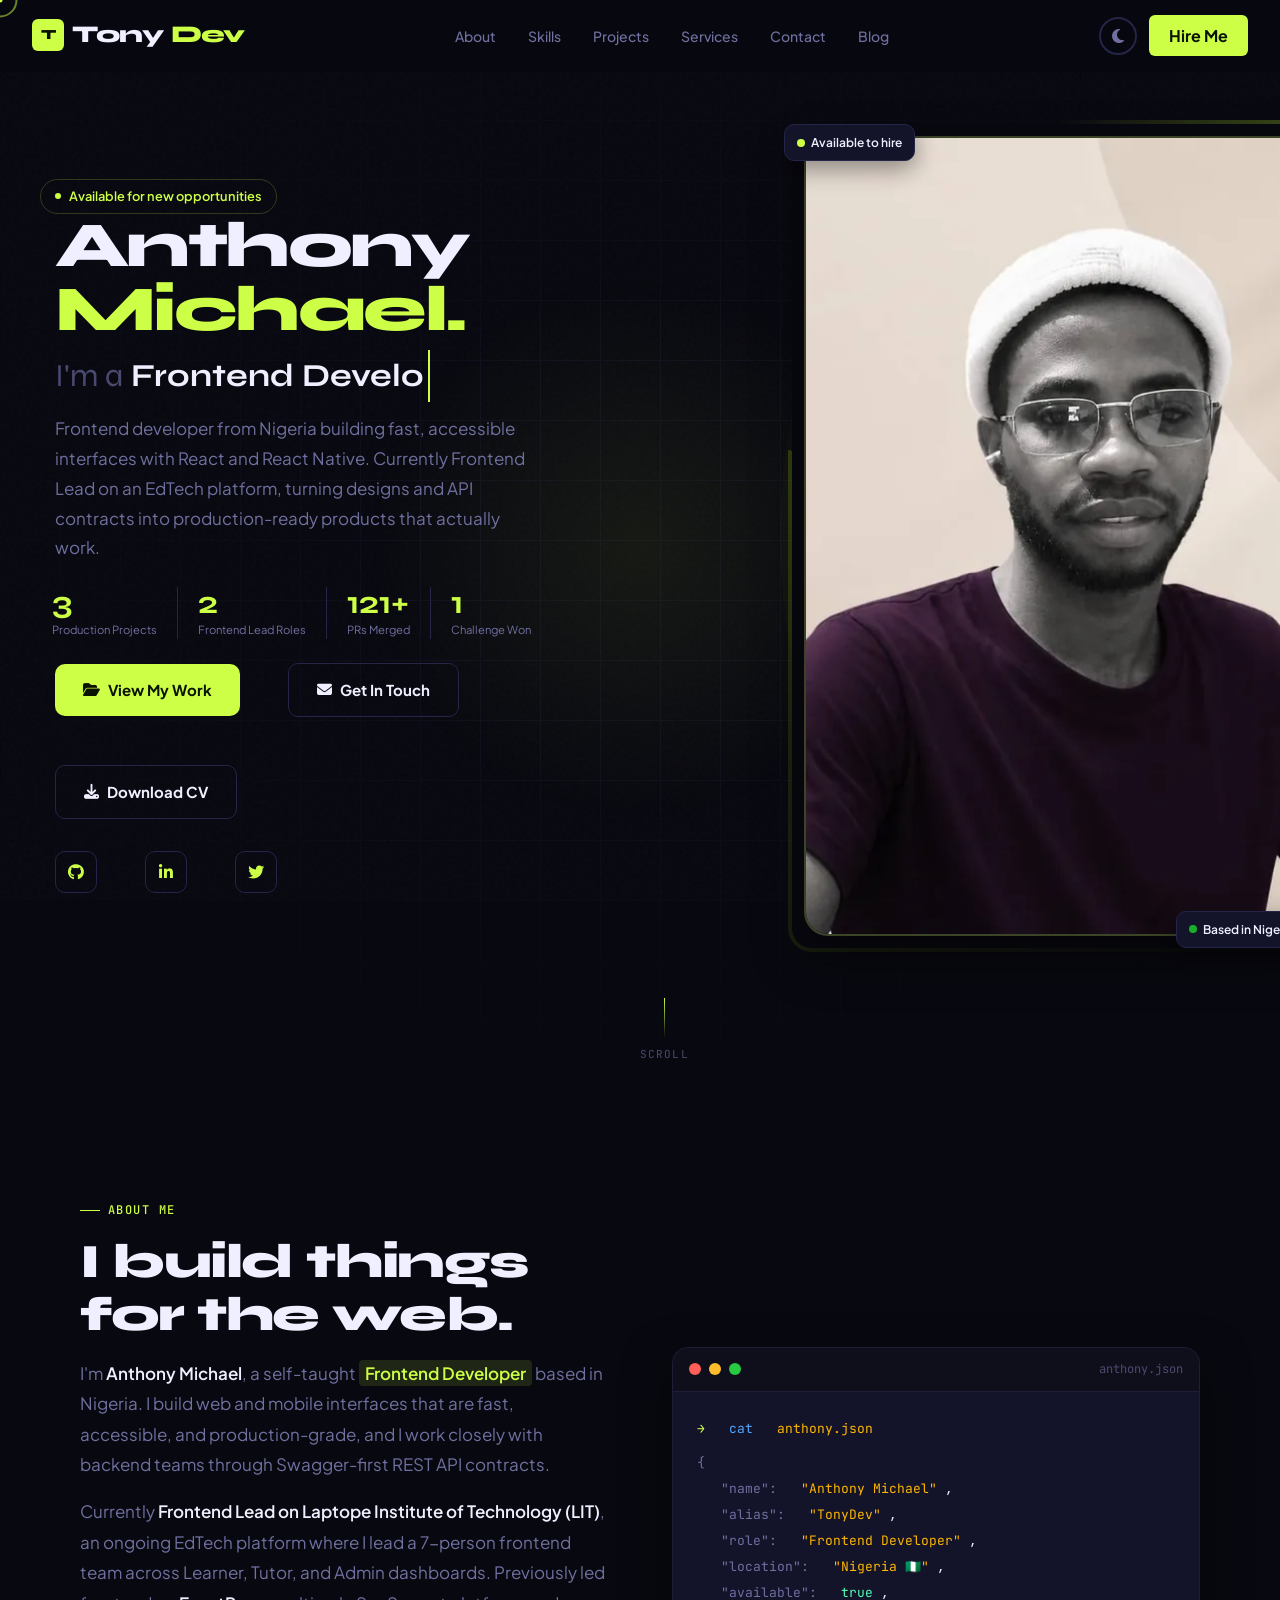
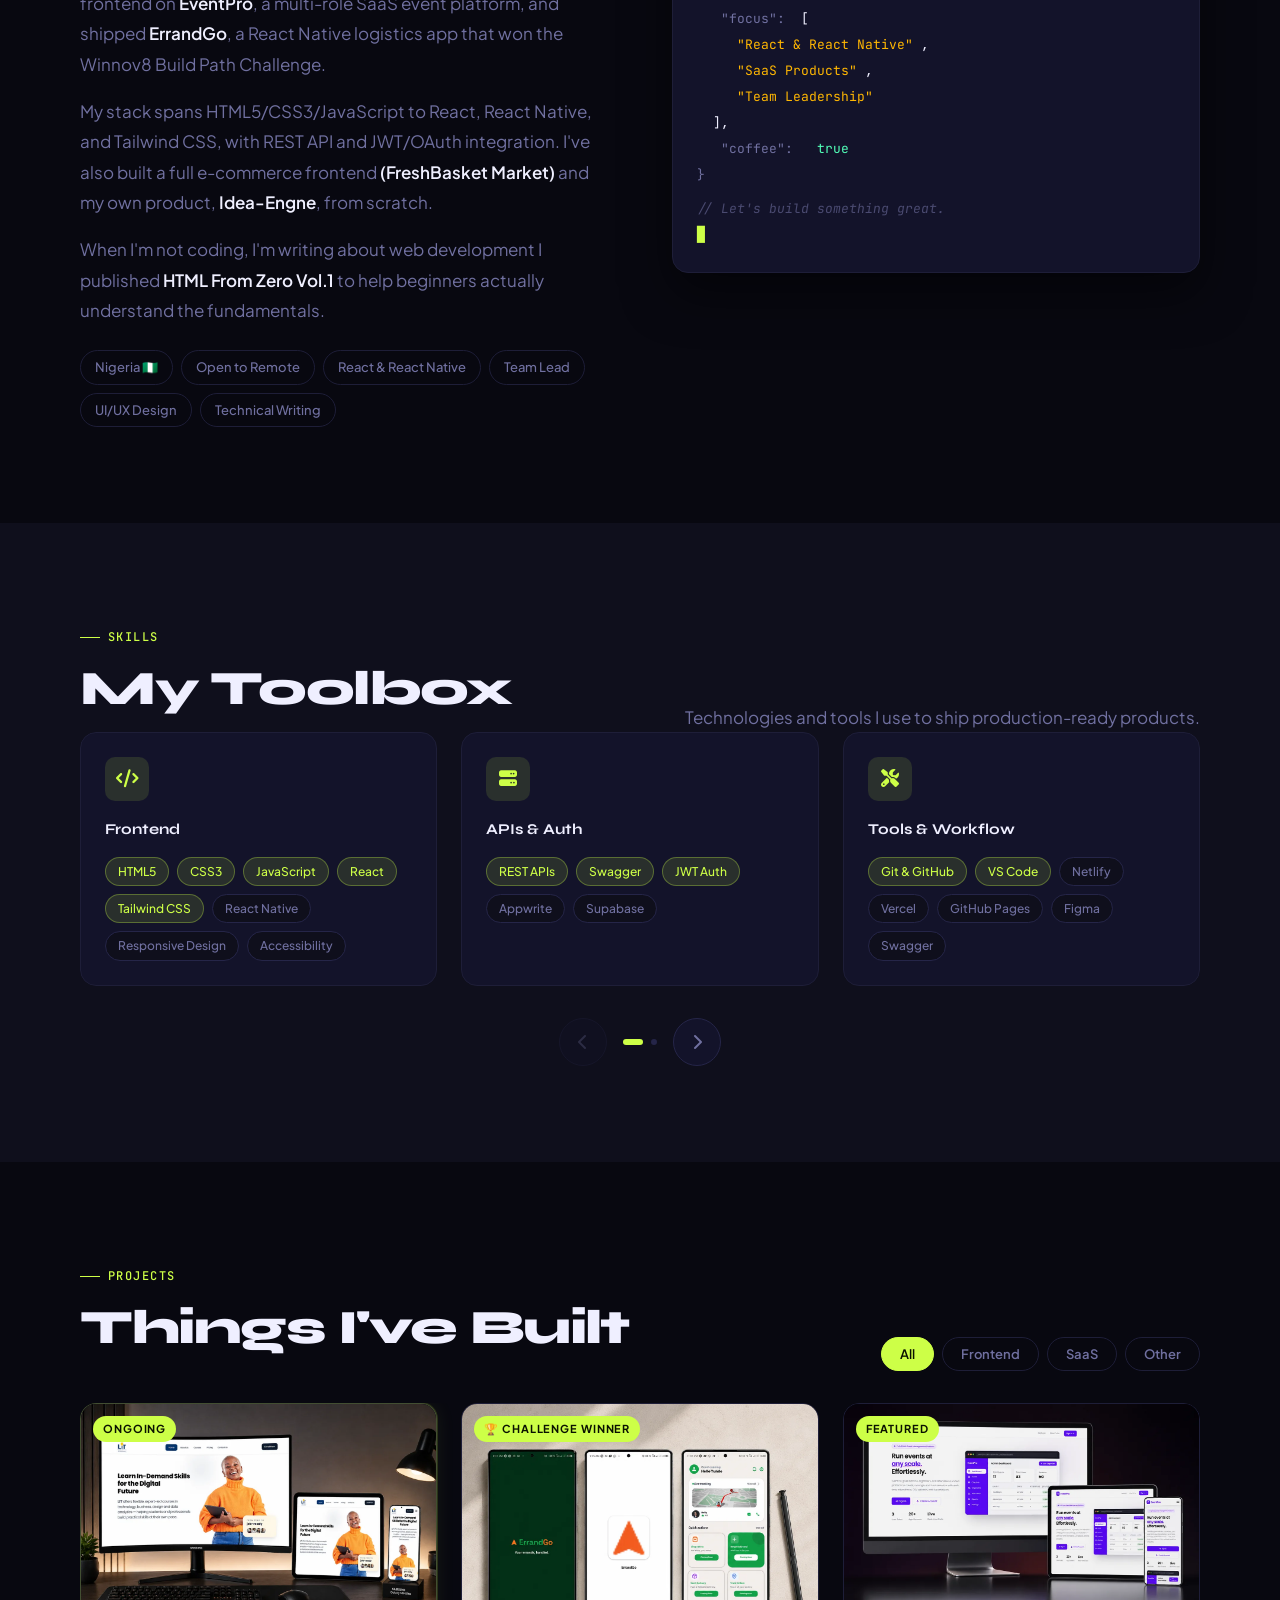
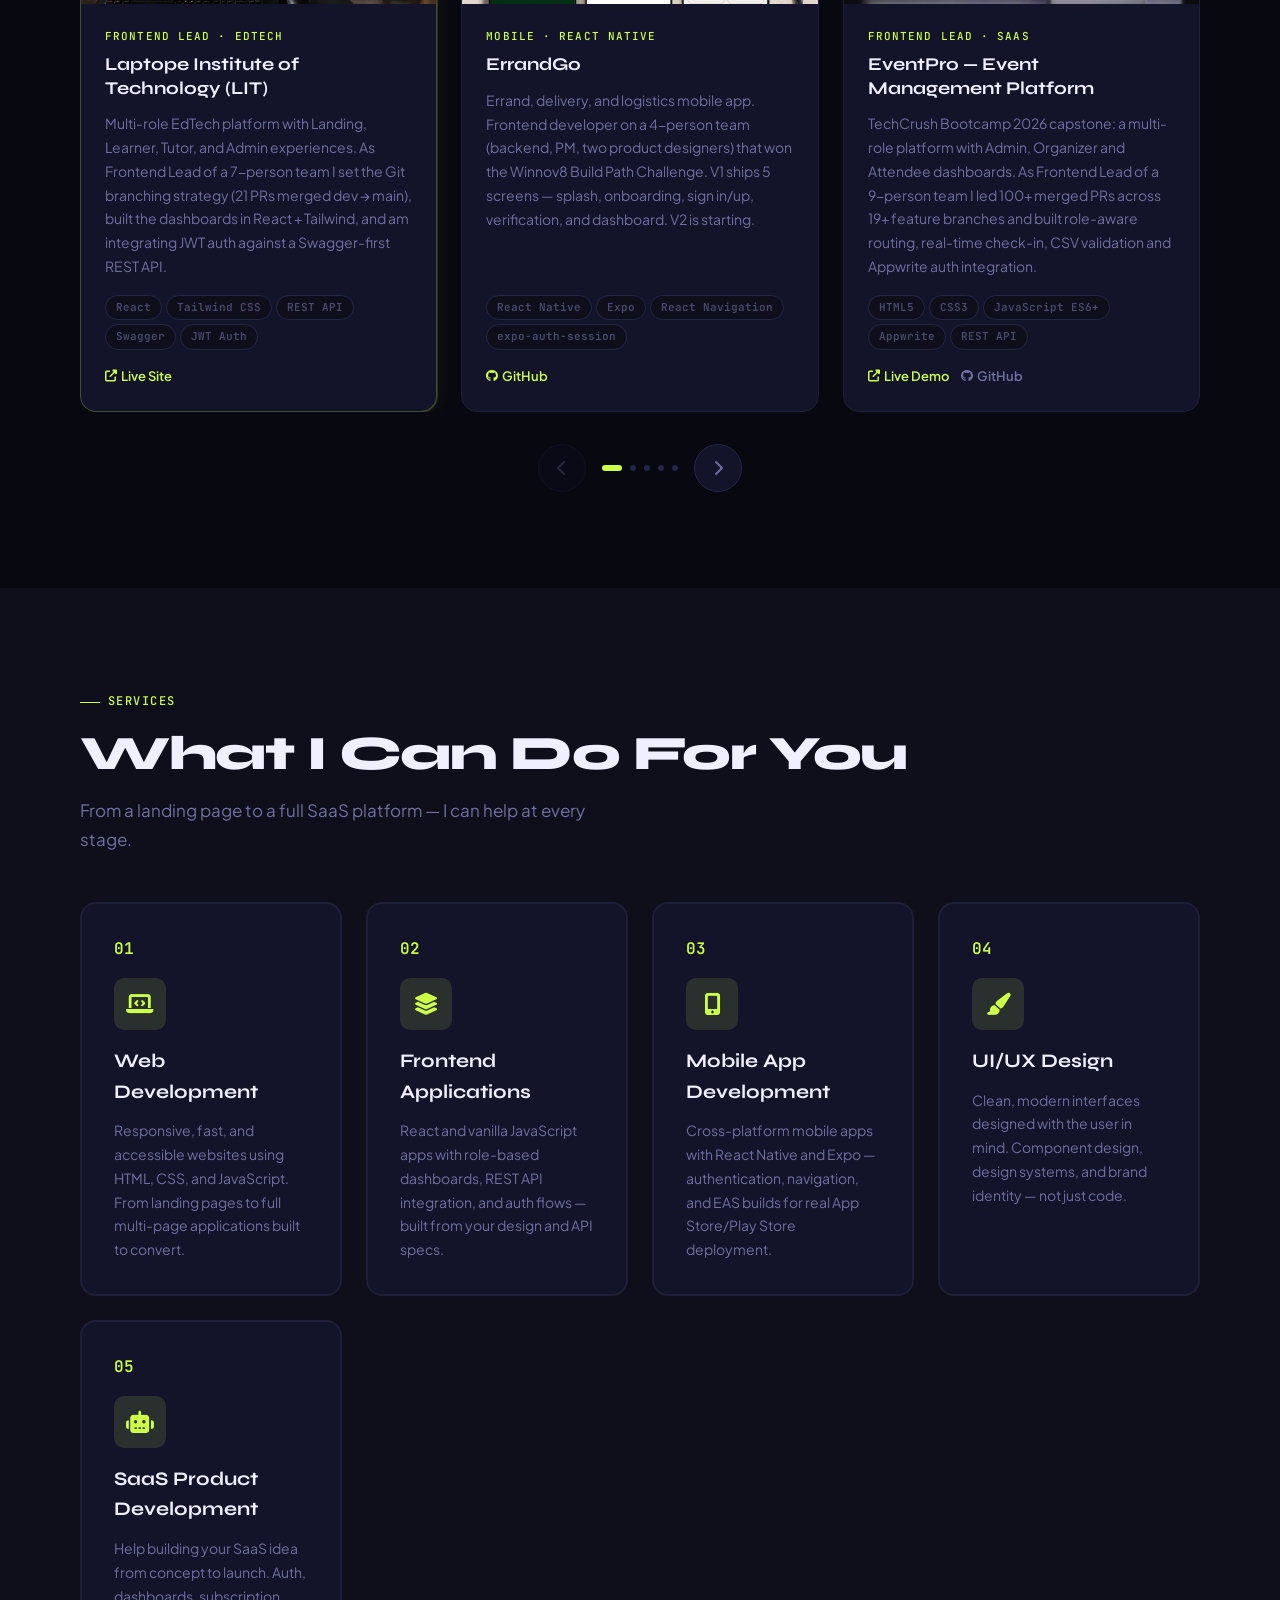
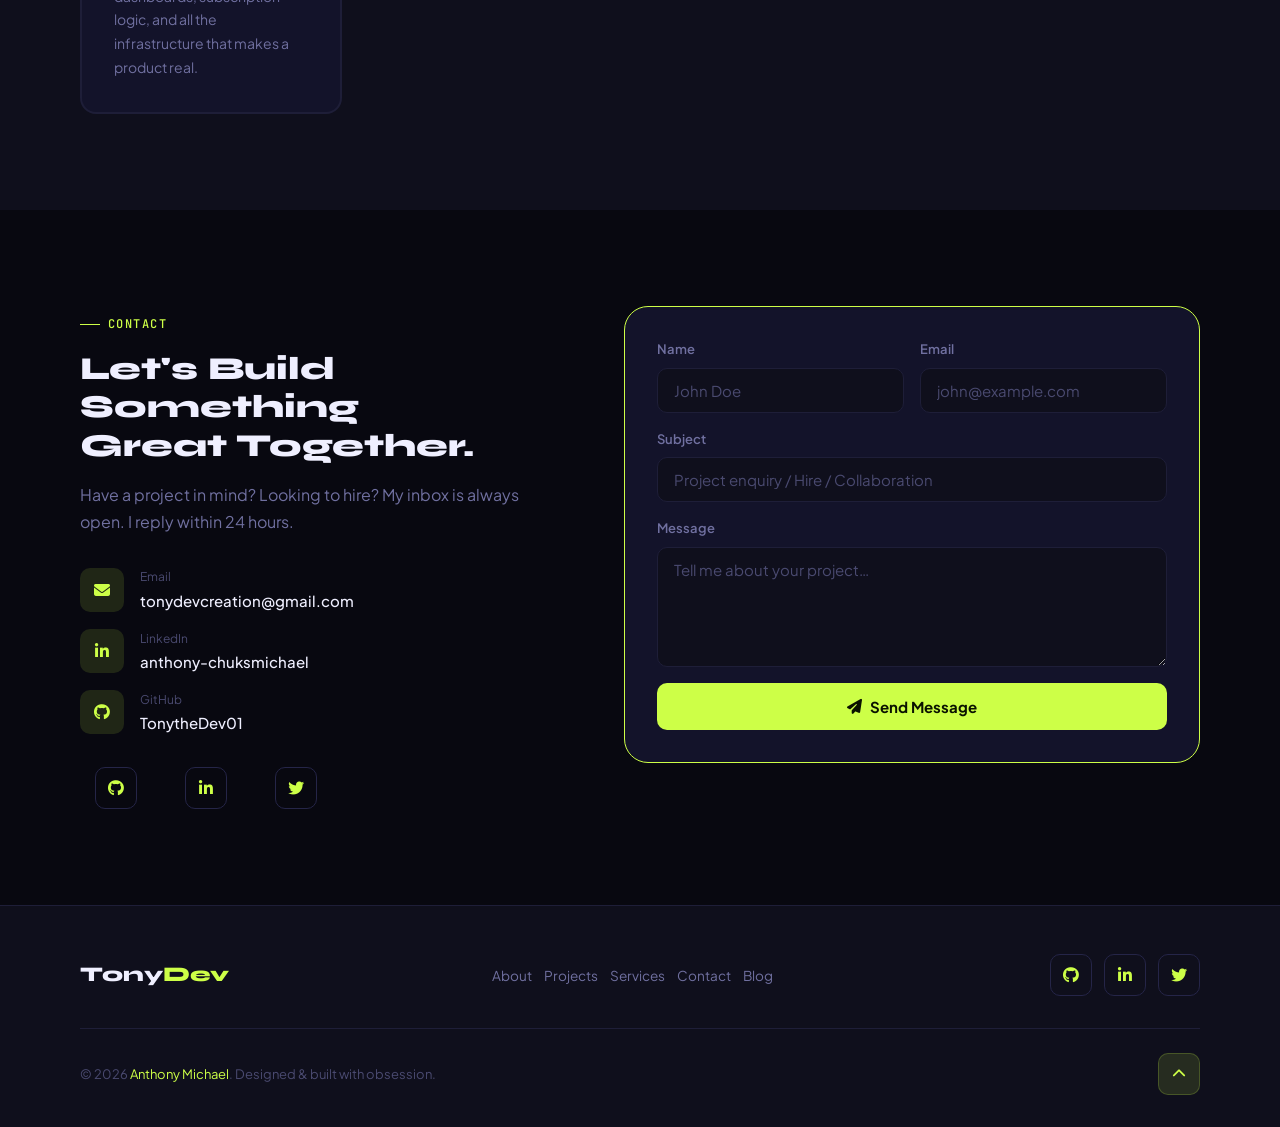
==== commit 3a518f24: "P2: WebP images, OG/favicon/SEO, JSON-LD" ====
--- a/index.html
+++ b/index.html
@@ -13,9 +13,38 @@
     />
     <meta
       property="og:description"
-      content="I build scalable web apps, SaaS products, and pixel-perfect interfaces."
+      content="Frontend Developer building accessible, production-grade interfaces with React and React Native. Frontend Lead on LIT; Winnov8 Build Path Challenge winner."
     />
     <meta property="og:type" content="website" />
+    <meta property="og:url" content="https://tonydev-folio.netlify.app/" />
+    <meta property="og:image" content="https://tonydev-folio.netlify.app/assets/images/og-image.png" />
+    <meta property="og:image:width" content="1200" />
+    <meta property="og:image:height" content="630" />
+    <meta name="twitter:card" content="summary_large_image" />
+    <meta name="twitter:title" content="Anthony Michael — Frontend Developer" />
+    <meta name="twitter:image" content="https://tonydev-folio.netlify.app/assets/images/og-image.png" />
+    <meta name="theme-color" content="#080810" />
+    <link rel="canonical" href="https://tonydev-folio.netlify.app/" />
+    <link rel="icon" href="assets/favicon.svg" type="image/svg+xml" />
+    <link rel="preload" as="image" href="assets/images/tonydev.webp" />
+    <script type="application/ld+json">
+      {
+        "@context": "https://schema.org",
+        "@type": "Person",
+        "name": "Anthony Michael",
+        "alternateName": "TonyDev",
+        "jobTitle": "Frontend Developer",
+        "url": "https://tonydev-folio.netlify.app/",
+        "image": "https://tonydev-folio.netlify.app/assets/images/tonydev.webp",
+        "email": "mailto:tonydevcreation@gmail.com",
+        "address": { "@type": "PostalAddress", "addressCountry": "NG" },
+        "knowsAbout": ["React", "React Native", "JavaScript", "Tailwind CSS", "HTML5", "CSS3"],
+        "sameAs": [
+          "https://github.com/TonytheDev01",
+          "https://www.linkedin.com/in/anthony-chuksmichael/"
+        ]
+      }
+    </script>
     <title>Anthony Michael — Frontend Developer</title>
 
     <link rel="preconnect" href="https://fonts.googleapis.com" />
@@ -204,9 +233,12 @@
 
               <img
                 class="hero__photo-img"
-                src="assets/images/tonydev.png"
+                src="assets/images/tonydev.webp"
                 alt="Anthony Michael — Frontend Developer"
+                width="800"
+                height="800"
                 loading="eager"
+                fetchpriority="high"
               />
 
               <div class="hero__photo-tag tag-tl" aria-hidden="true">
@@ -496,7 +528,9 @@
                 <div class="project-card__visual">
                   <img
                     class="mockup-screenshot"
-                    src="assets/images/Lit-image.png"
+                    src="assets/images/lit-image.webp"
+                    width="1200"
+                    height="800"
                     alt="Laptope Institute of Technology platform on multiple devices"
                     loading="lazy"
                   />
@@ -544,7 +578,9 @@
                 <div class="project-card__visual">
                   <img
                     class="mockup-screenshot"
-                    src="assets/images/errandGo.png"
+                    src="assets/images/errandgo.webp"
+                    width="1200"
+                    height="960"
                     alt="ErrandGo mobile app screens"
                     loading="lazy"
                   />
@@ -589,7 +625,9 @@
                 <div class="project-card__visual">
                   <img
                     class="mockup-screenshot"
-                    src="assets/images/event.png"
+                    src="assets/images/event.webp"
+                    width="1200"
+                    height="675"
                     alt="EventPro on multiple devices"
                     loading="lazy"
                   />
@@ -644,7 +682,9 @@
                 <div class="project-card__visual">
                   <img
                     class="mockup-screenshot"
-                    src="assets/images/fresh.png"
+                    src="assets/images/fresh.webp"
+                    width="1200"
+                    height="675"
                     alt="FreshBasket Market on multiple devices"
                     loading="lazy"
                   />
@@ -696,6 +736,8 @@
                   <img
                     class="mockup-screenshot"
                     src="assets/images/idea-engne.webp"
+                    width="1200"
+                    height="675"
                     alt="Idea-Engne landing page shown on desktop, tablet and phone"
                     width="1200"
                     height="675"
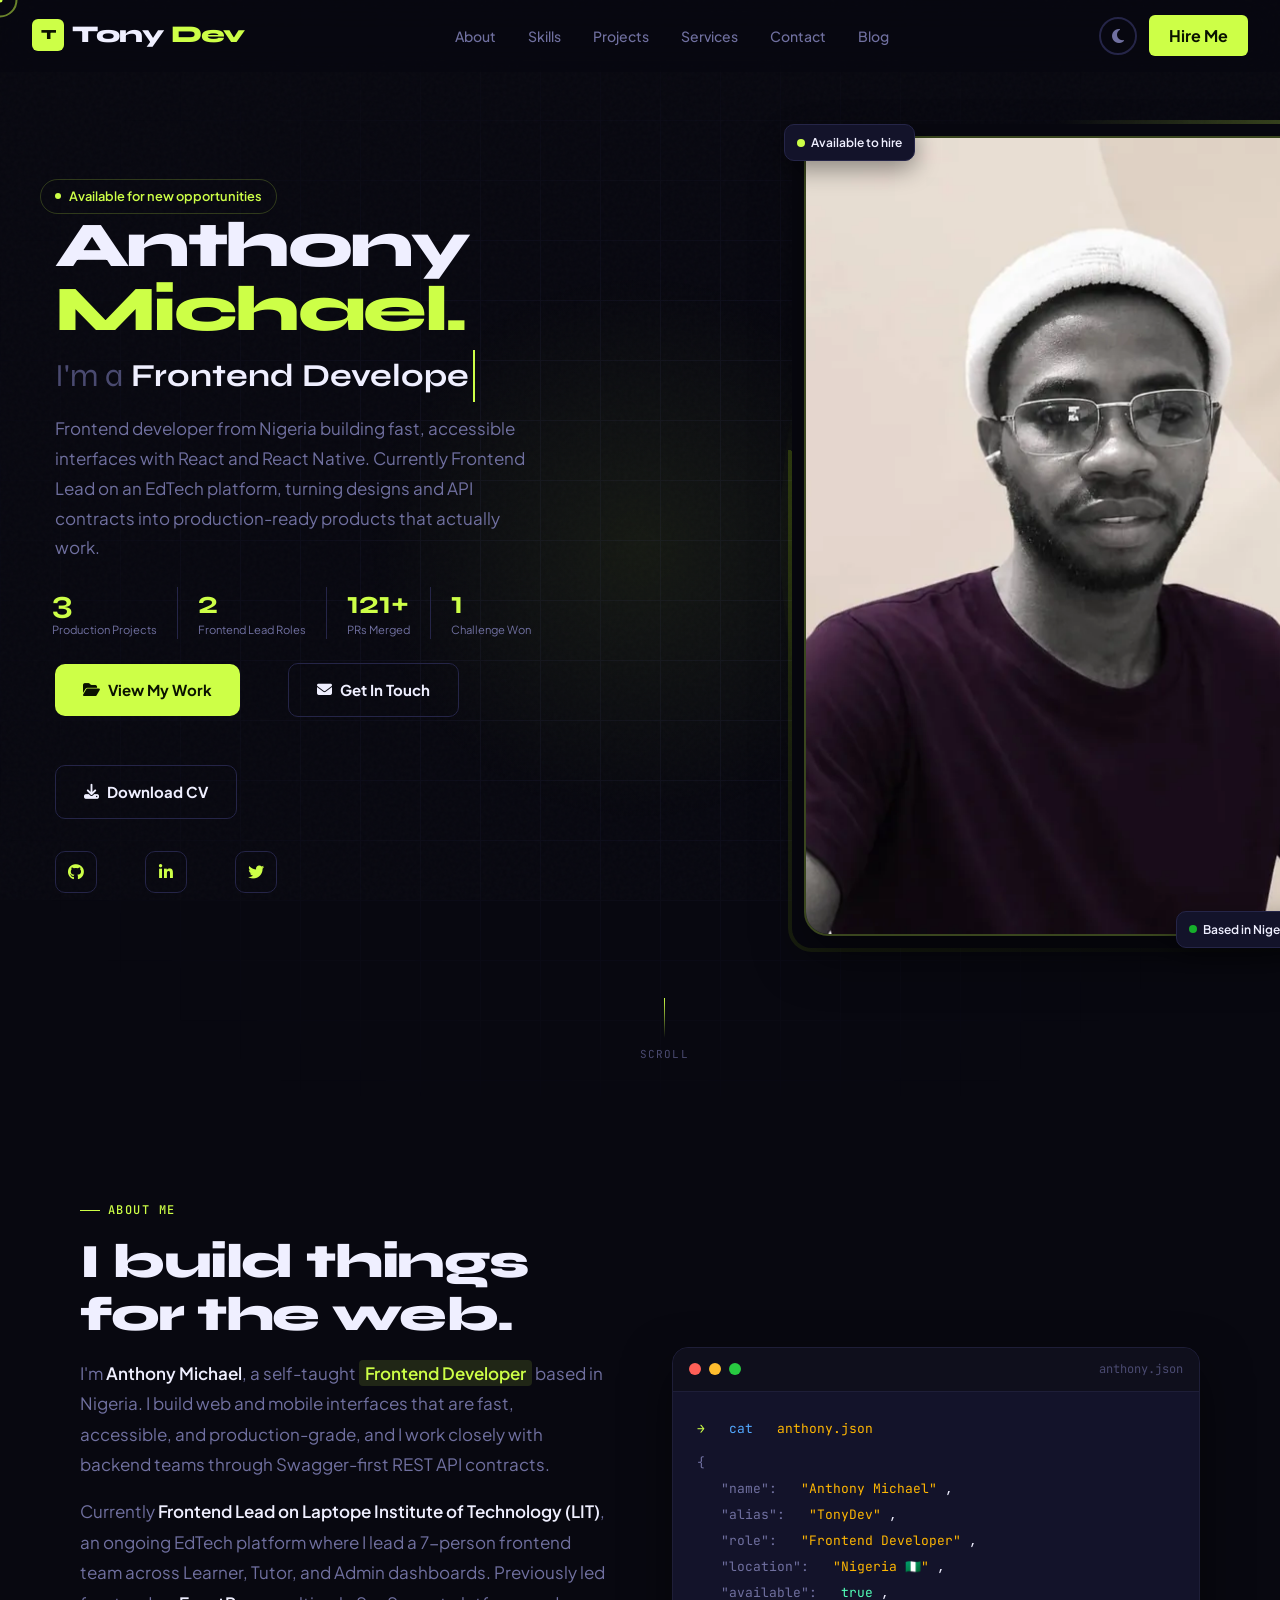
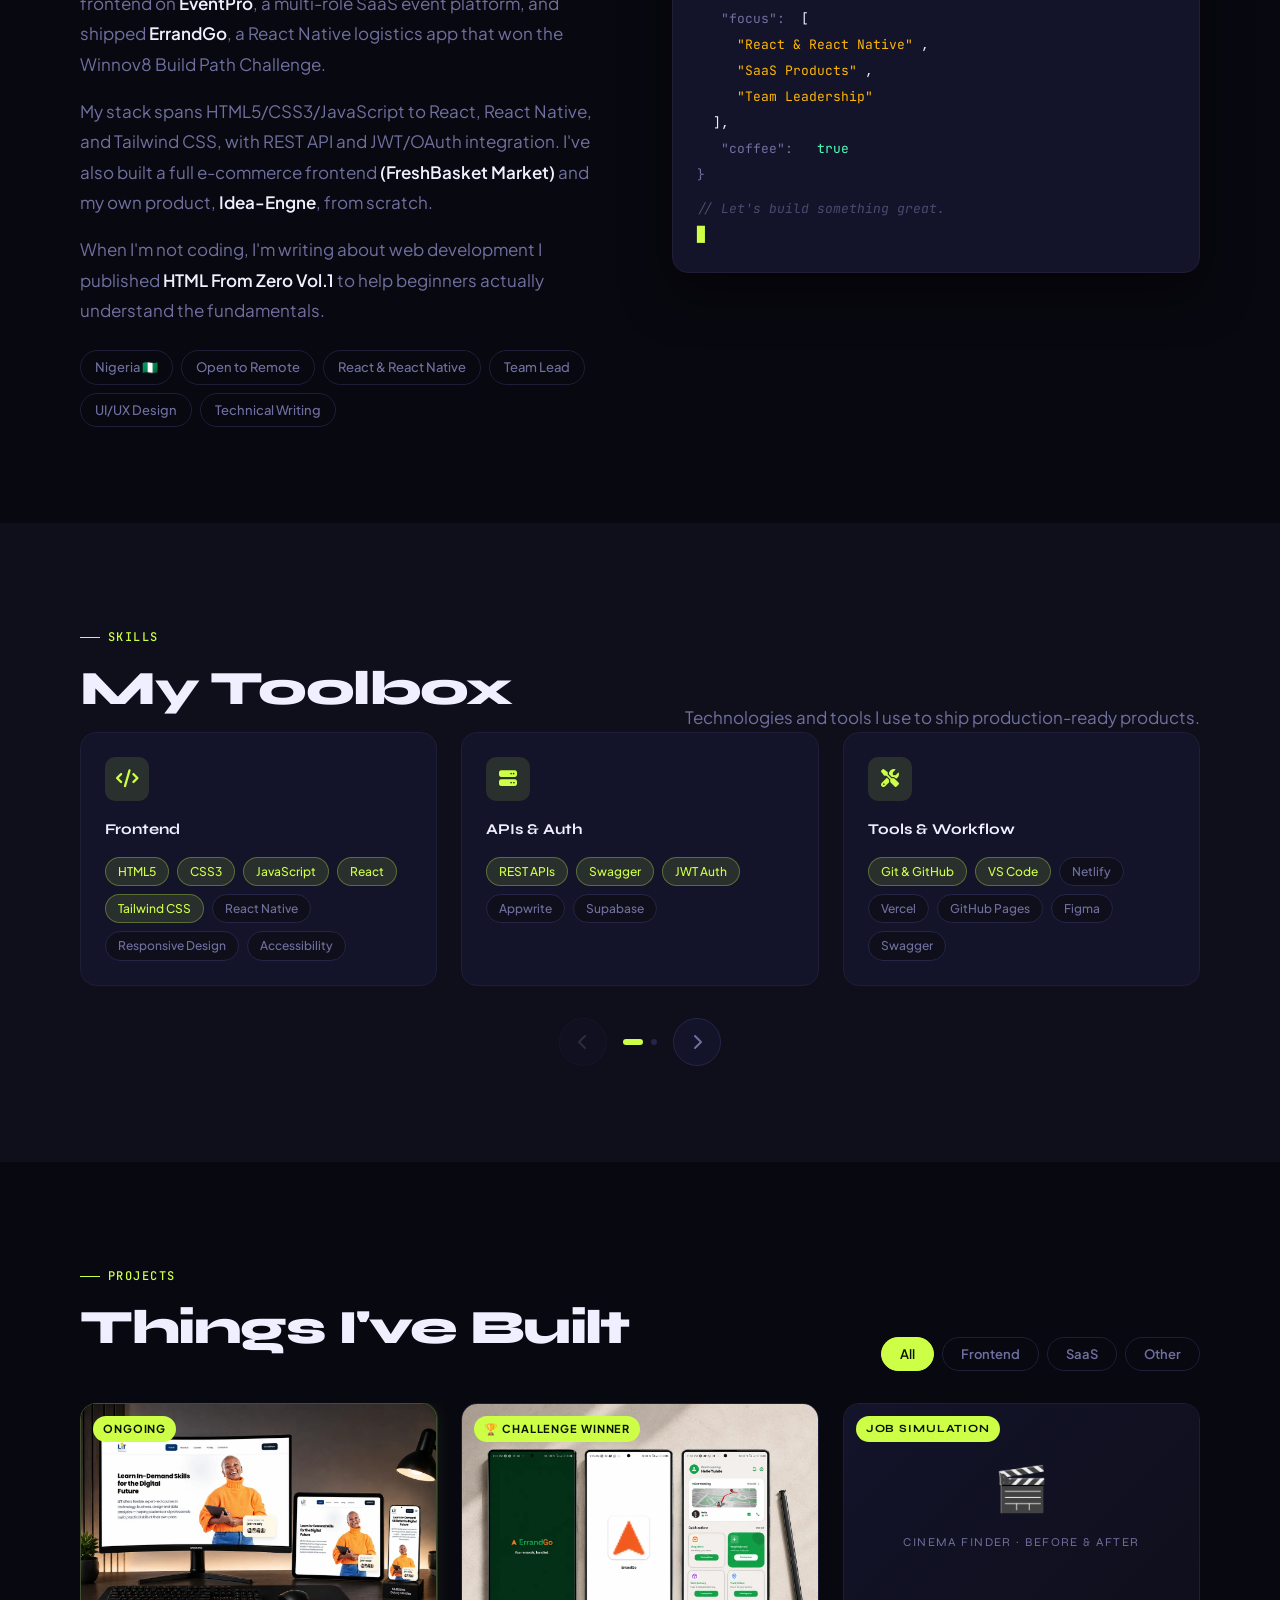
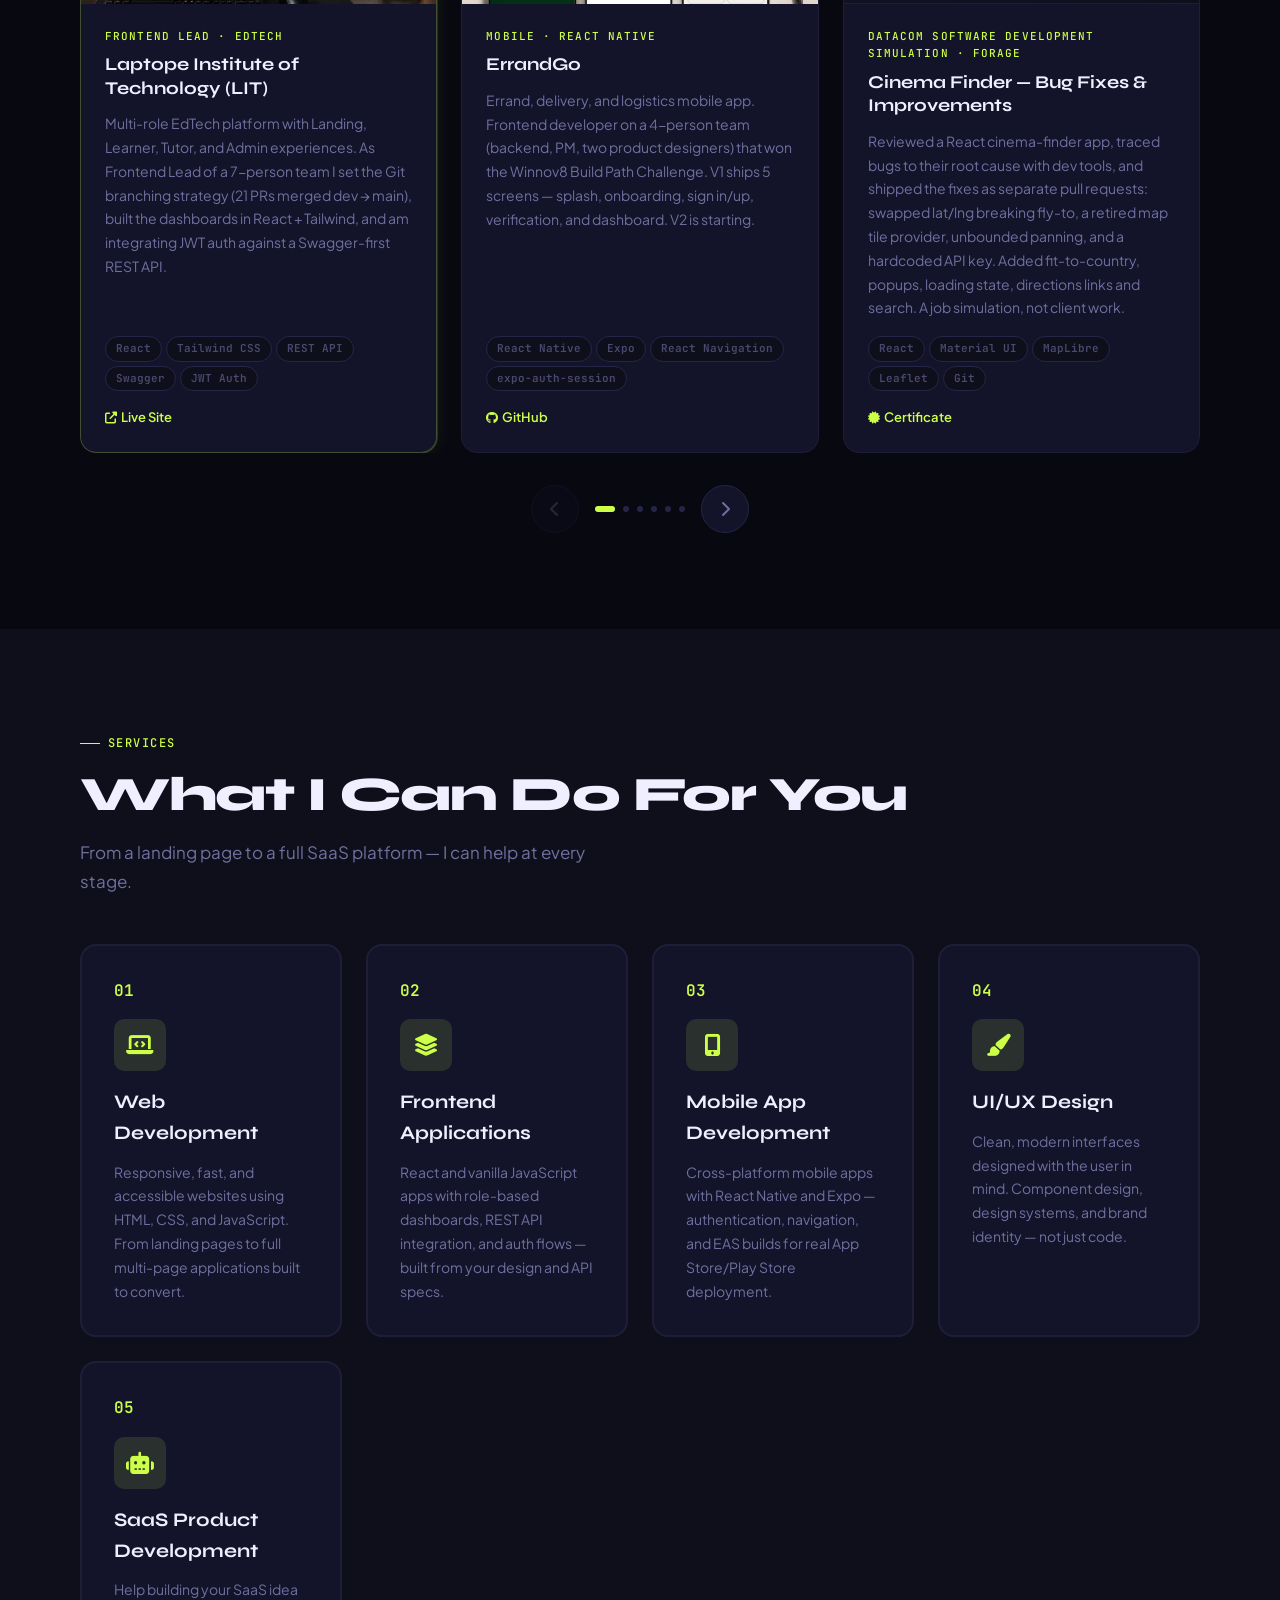
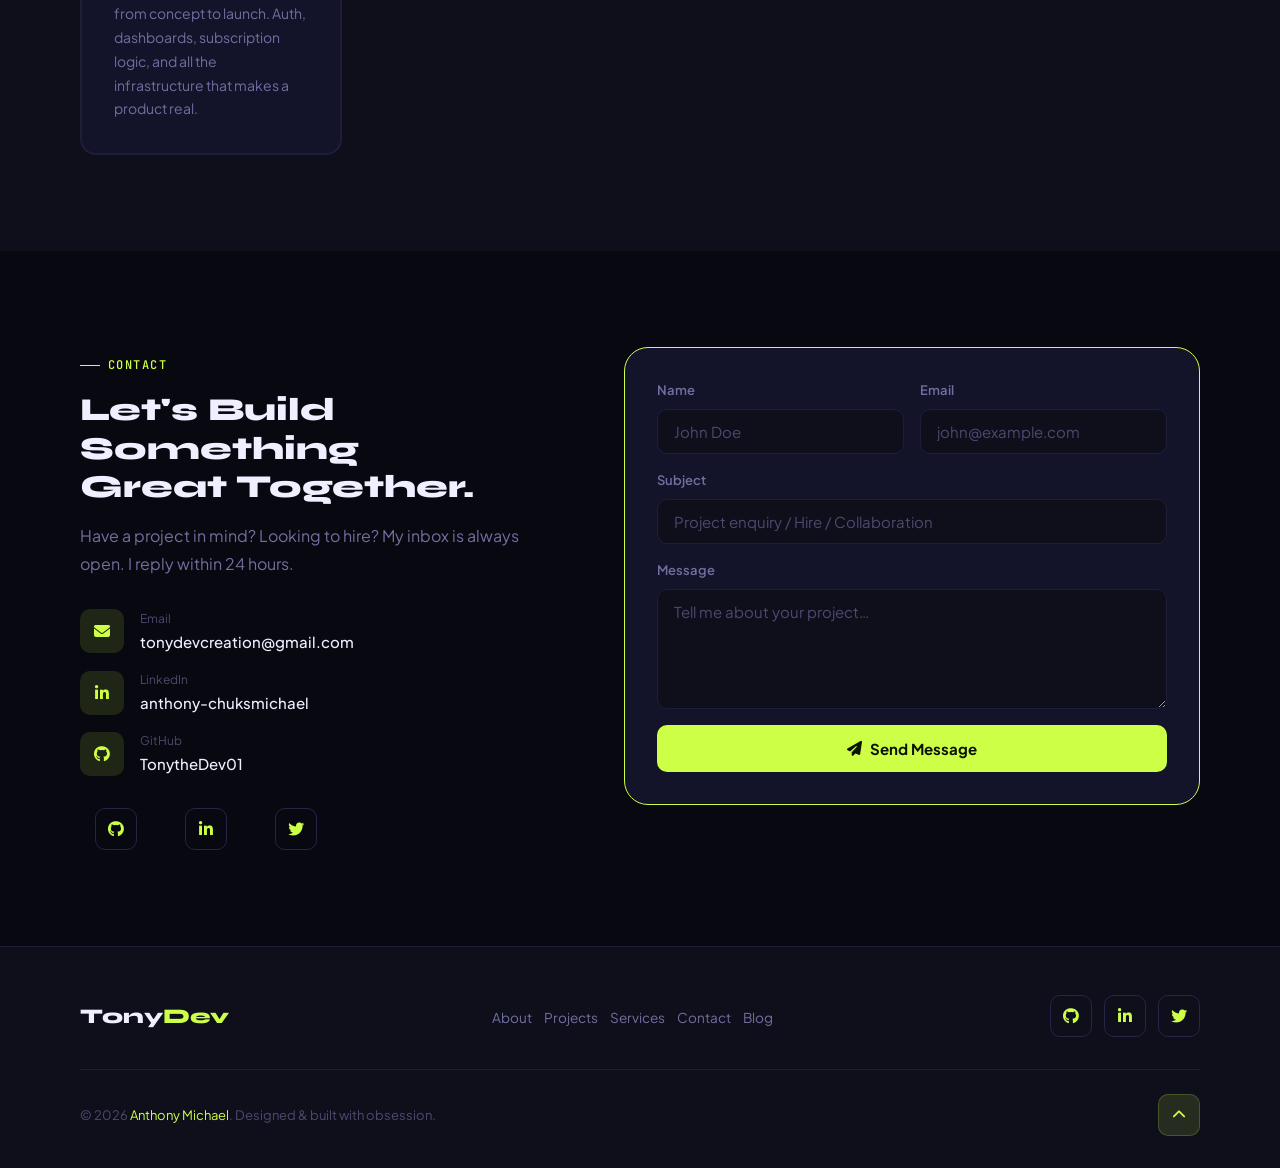
==== commit d7d67610: "feat: add Cinema Finder (Datacom job simulation) project card" ====
--- a/index.html
+++ b/index.html
@@ -617,6 +617,58 @@
                 </div>
               </article>
 
+              <!-- Cinema Finder — Datacom job simulation (Forage) -->
+              <article
+                class="project-card reveal reveal-delay-2"
+                data-category="frontend other"
+              >
+                <div
+                  class="project-card__visual project-card__visual--placeholder"
+                  role="img"
+                  aria-label="Cinema Finder bug fixes, Datacom job simulation"
+                >
+                  <span class="placeholder-mark" aria-hidden="true">&#127916;</span>
+                  <span class="placeholder-note" aria-hidden="true"
+                    >Cinema Finder · Before &amp; After</span
+                  >
+                  <div class="project-card__badge">Job Simulation</div>
+                </div>
+
+                <div class="project-card__content">
+                  <div class="project-card__category">
+                    Datacom Software Development Simulation · Forage
+                  </div>
+                  <h3 class="project-card__title">
+                    Cinema Finder — Bug Fixes &amp; Improvements
+                  </h3>
+                  <p class="project-card__desc">
+                    Reviewed a React cinema-finder app, traced bugs to their
+                    root cause with dev tools, and shipped the fixes as
+                    separate pull requests: swapped lat/lng breaking fly-to, a
+                    retired map tile provider, unbounded panning, and a
+                    hardcoded API key. Added fit-to-country, popups, loading
+                    state, directions links and search. A job simulation, not
+                    client work.
+                  </p>
+                  <div class="project-card__stack">
+                    <span class="stack-tag">React</span>
+                    <span class="stack-tag">Material UI</span>
+                    <span class="stack-tag">MapLibre</span>
+                    <span class="stack-tag">Leaflet</span>
+                    <span class="stack-tag">Git</span>
+                  </div>
+                  <div class="project-card__links">
+                    <a
+                      href="https://www.theforage.com/completion-certificates/gCW7Xki5Y3vNpBmnn/L3NcyCoAjLno9d3T9_gCW7Xki5Y3vNpBmnn_6b05e0d2bc2c53b4a4d6165e_1795585362931_completion_certificate.pdf"
+                      target="_blank"
+                      rel="noopener noreferrer"
+                      class="project-link primary"
+                      ><i class="fas fa-certificate"></i> Certificate</a
+                    >
+                  </div>
+                </div>
+              </article>
+
               <!-- EventPro -->
               <article
                 class="project-card project-card--glow-blue reveal"
--- a/index.css
+++ b/index.css
@@ -11,8 +11,9 @@
   --clr-border: #1e1e38;
   --clr-border-light: #252548;
   --clr-accent: #cdff47;
-  --clr-accent-dim: rgba(205, 255, 71, 0.12);
-  --clr-accent-glow: rgba(205, 255, 71, 0.25);
+  --clr-accent-rgb: 205, 255, 71;
+  --clr-accent-dim: rgba(var(--clr-accent-rgb), 0.12);
+  --clr-accent-glow: rgba(var(--clr-accent-rgb), 0.25);
   --clr-accent-text: #0a1200;
   --clr-text: #efefff;
   --clr-text-muted: #7070a0;
@@ -47,7 +48,7 @@
   --shadow-sm: 0 2px 8px rgba(0, 0, 0, 0.3);
   --shadow-md: 0 8px 24px rgba(0, 0, 0, 0.4);
   --shadow-lg: 0 20px 48px rgba(0, 0, 0, 0.5);
-  --shadow-accent: 0 0 24px rgba(205, 255, 71, 0.18);
+  --shadow-accent: 0 0 24px rgba(var(--clr-accent-rgb), 0.18);
 
   --t-fast: 150ms ease;
   --t-base: 250ms ease;
@@ -67,6 +68,7 @@
   --clr-border: #e0e0f0;
   --clr-border-light: #ebebf8;
   --clr-accent: #5500cc;
+  --clr-accent-rgb: 85, 0, 204;
   --clr-accent-dim: rgba(85, 0, 204, 0.08);
   --clr-accent-glow: rgba(85, 0, 204, 0.2);
   --clr-accent-text: #f8f8ff;
@@ -231,7 +233,7 @@
 .cursor-ring {
   width: 35px;
   height: 35px;
-  border: 2px solid rgba(205, 255, 71, 0.5);
+  border: 2px solid rgba(var(--clr-accent-rgb), 0.5);
   transition:
     width var(--t-base),
     height var(--t-base),
@@ -510,7 +512,7 @@
   height: 600px;
   background: radial-gradient(
     circle,
-    rgba(205, 255, 71, 0.07) 0%,
+    rgba(var(--clr-accent-rgb), 0.07) 0%,
     transparent 65%
   );
   pointer-events: none;
@@ -542,7 +544,7 @@
   align-items: center;
   gap: var(--sp-2);
   padding: 6px 14px;
-  border: 1px solid rgba(205, 255, 71, 0.2);
+  border: 1px solid rgba(var(--clr-accent-rgb), 0.2);
   border-radius: var(--r-full);
   font-size: 0.8rem;
   font-weight: 600;
@@ -792,7 +794,7 @@
   background: conic-gradient(
     from 0deg,
     transparent 0%,
-    rgba(200, 255, 38, 0.6) 20%,
+    rgba(var(--clr-accent-rgb), 0.6) 20%,
     transparent 40%,
     rgba(191, 255, 13, 0.2) 80%,
     transparent 80%
@@ -822,7 +824,7 @@
   inset: -24px;
   background: radial-gradient(
     circle,
-    rgba(205, 255, 71, 0.12) 0%,
+    rgba(var(--clr-accent-rgb), 0.12) 0%,
     transparent 70%
   );
   border-radius: 50%;
@@ -848,7 +850,7 @@
   aspect-ratio: 3/4;
   object-fit: cover;
   border-radius: var(--r-xl);
-  border: 2px solid rgba(210, 247, 109, 0.25);
+  border: 2px solid rgba(var(--clr-accent-rgb), 0.25);
   position: relative;
   z-index: 1;
   box-shadow: var(--shadow-lg);
@@ -906,7 +908,7 @@
 }
 
 .hero__photo-tag-dot--yellow {
-  background: #cdff47;
+  background: var(--clr-accent);
 }
 
 .hero__photo-tag-dot--green {
@@ -1241,7 +1243,7 @@
 }
 .skill-group:nth-child(4) {
   --card-glow: var(--clr-accent-glow);
-  --card-border-hover: rgba(205, 255, 71, 0.5);
+  --card-border-hover: rgba(var(--clr-accent-rgb), 0.5);
 }
 
 .skill-group::before {
@@ -1250,7 +1252,7 @@
   inset: 0;
   background: radial-gradient(
     ellipse at top left,
-    var(--card-glow, rgba(205, 255, 71, 0.1)) 0%,
+    var(--card-glow, rgba(var(--clr-accent-rgb), 0.1)) 0%,
     transparent 60%
   );
   opacity: 0;
@@ -1260,9 +1262,9 @@
 .skill-group:hover {
   transform: translateY(-8px) scale(1.02);
   box-shadow:
-    0 0 0 1px var(--card-border-hover, rgba(205, 255, 71, 0.4)),
+    0 0 0 1px var(--card-border-hover, rgba(var(--clr-accent-rgb), 0.4)),
     0 20px 48px rgba(0, 0, 0, 0.4),
-    0 0 32px var(--card-glow, rgba(205, 255, 71, 0.15));
+    0 0 32px var(--card-glow, rgba(var(--clr-accent-rgb), 0.15));
   border-color: transparent;
 }
 
@@ -1322,7 +1324,7 @@
 .skill-pill:hover,
 .skill-pill.featured {
   background: var(--clr-accent-dim);
-  border-color: rgba(205, 255, 71, 0.3);
+  border-color: rgba(var(--clr-accent-rgb), 0.3);
   color: var(--clr-accent);
 }
 
@@ -1378,12 +1380,12 @@
 /* Individual glow colors per project card */
 .project-card:nth-child(1) {
   /* EventPro — distinct accent glow */
-  --card-glow: rgba(205, 255, 71, 0.3);
-  --card-border-hover: rgba(205, 255, 71, 0.7);
-  border-color: rgba(205, 255, 71, 0.25);
+  --card-glow: rgba(var(--clr-accent-rgb), 0.3);
+  --card-border-hover: rgba(var(--clr-accent-rgb), 0.7);
+  border-color: rgba(var(--clr-accent-rgb), 0.25);
   box-shadow:
-    0 0 20px rgba(205, 255, 71, 0.08),
-    0 0 0 1px rgba(205, 255, 71, 0.15);
+    0 0 20px rgba(var(--clr-accent-rgb), 0.08),
+    0 0 0 1px rgba(var(--clr-accent-rgb), 0.15);
   animation: eventproGlow 3s ease-in-out infinite;
 }
 
@@ -1391,13 +1393,13 @@
   0%,
   100% {
     box-shadow:
-      0 0 20px rgba(205, 255, 71, 0.08),
-      0 0 0 1px rgba(205, 255, 71, 0.15);
+      0 0 20px rgba(var(--clr-accent-rgb), 0.08),
+      0 0 0 1px rgba(var(--clr-accent-rgb), 0.15);
   }
   50% {
     box-shadow:
-      0 0 32px rgba(205, 255, 71, 0.18),
-      0 0 0 1px rgba(205, 255, 71, 0.3);
+      0 0 32px rgba(var(--clr-accent-rgb), 0.18),
+      0 0 0 1px rgba(var(--clr-accent-rgb), 0.3);
   }
 }
 
@@ -1424,7 +1426,7 @@
   inset: 0;
   background: radial-gradient(
     ellipse at top,
-    var(--card-glow, rgba(205, 255, 71, 0.1)) 0%,
+    var(--card-glow, rgba(var(--clr-accent-rgb), 0.1)) 0%,
     transparent 55%
   );
   opacity: 0;
@@ -1436,9 +1438,9 @@
 .project-card:hover {
   transform: translateY(-8px) scale(1.02);
   box-shadow:
-    0 0 0 1px var(--card-border-hover, rgba(205, 255, 71, 0.4)),
+    0 0 0 1px var(--card-border-hover, rgba(var(--clr-accent-rgb), 0.4)),
     0 24px 56px rgba(0, 0, 0, 0.5),
-    0 0 40px var(--card-glow, rgba(205, 255, 71, 0.12));
+    0 0 40px var(--card-glow, rgba(var(--clr-accent-rgb), 0.12));
   border-color: transparent;
 }
 
@@ -1983,7 +1985,7 @@
   width: 42px;
   height: 42px;
   background: var(--clr-accent-dim);
-  border: 1px solid rgba(205, 255, 71, 0.2);
+  border: 1px solid rgba(var(--clr-accent-rgb), 0.2);
   border-radius: var(--r-md);
   display: flex;
   align-items: center;
@@ -2822,7 +2824,7 @@
 
 .post-callout {
   background: var(--clr-accent-dim);
-  border: 1px solid rgba(205, 255, 71, 0.2);
+  border: 1px solid rgba(var(--clr-accent-rgb), 0.2);
   border-radius: var(--r-lg);
   padding: var(--sp-6);
   margin: var(--sp-8) 0;
@@ -2950,3 +2952,111 @@
 .contact__item-value a:focus-visible {
   color: var(--clr-accent);
 }
+
+
+/* ============================================================
+   PALETTE PREVIEW — lime (default) · brand · teal
+   Switch with ?palette=brand|teal|lime. Delete the losers once
+   you pick one and move the winner's values into :root.
+   ============================================================ */
+
+/* Brand: purple #2E0730 + orange #F97300 */
+[data-palette="brand"] {
+  --clr-bg: #16041a;
+  --clr-surface: #1f0722;
+  --clr-card: #2e0730;
+  --clr-card-hover: #3a0d3d;
+  --clr-border: #4a1a4d;
+  --clr-border-light: #5c2a5f;
+  --clr-accent: #f97300;
+  --clr-accent-rgb: 249, 115, 0;
+  --clr-accent-dim: rgba(249, 115, 0, 0.14);
+  --clr-accent-glow: rgba(249, 115, 0, 0.3);
+  --clr-accent-text: #16041a;
+  --clr-text: #fdf3ff;
+  --clr-text-muted: #c4a6cc;
+  --clr-text-subtle: #8f6e98;
+  --shadow-accent: 0 0 24px rgba(249, 115, 0, 0.2);
+}
+[data-palette="brand"][data-theme="light"] {
+  --clr-bg: #fff8f2;
+  --clr-surface: #ffffff;
+  --clr-card: #ffffff;
+  --clr-card-hover: #fff0e4;
+  --clr-border: #ecd9e8;
+  --clr-border-light: #f4e6f1;
+  --clr-accent: #b84e00;
+  --clr-accent-rgb: 184, 78, 0;
+  --clr-accent-dim: rgba(184, 78, 0, 0.08);
+  --clr-accent-glow: rgba(184, 78, 0, 0.2);
+  --clr-accent-text: #ffffff;
+  --clr-text: #2e0730;
+  --clr-text-muted: #6b4a70;
+  --clr-text-subtle: #a58aa9;
+  --shadow-accent: 0 0 24px rgba(184, 78, 0, 0.12);
+}
+
+/* Teal: deep teal dark mode, teal accent */
+[data-palette="teal"] {
+  --clr-bg: #04141a;
+  --clr-surface: #082028;
+  --clr-card: #0c2a34;
+  --clr-card-hover: #103642;
+  --clr-border: #174450;
+  --clr-border-light: #1f5563;
+  --clr-accent: #2dd4bf;
+  --clr-accent-rgb: 45, 212, 191;
+  --clr-accent-dim: rgba(45, 212, 191, 0.13);
+  --clr-accent-glow: rgba(45, 212, 191, 0.28);
+  --clr-accent-text: #04141a;
+  --clr-text: #effffd;
+  --clr-text-muted: #86b5bc;
+  --clr-text-subtle: #55848c;
+  --shadow-accent: 0 0 24px rgba(45, 212, 191, 0.18);
+}
+[data-palette="teal"][data-theme="light"] {
+  --clr-bg: #f2fbfa;
+  --clr-surface: #ffffff;
+  --clr-card: #ffffff;
+  --clr-card-hover: #e3f6f3;
+  --clr-border: #cfe8e4;
+  --clr-border-light: #e0f1ee;
+  --clr-accent: #0f766e;
+  --clr-accent-rgb: 15, 118, 110;
+  --clr-accent-dim: rgba(15, 118, 110, 0.08);
+  --clr-accent-glow: rgba(15, 118, 110, 0.2);
+  --clr-accent-text: #ffffff;
+  --clr-text: #052a2e;
+  --clr-text-muted: #3f6f74;
+  --clr-text-subtle: #86aaad;
+  --shadow-accent: 0 0 24px rgba(15, 118, 110, 0.12);
+}
+
+/* Preview switcher (only shown when a ?palette= param was used) */
+.palette-switch {
+  position: fixed;
+  left: 16px;
+  bottom: 16px;
+  z-index: 10000;
+  display: flex;
+  gap: 8px;
+  padding: 8px 10px;
+  background: var(--clr-card);
+  border: 1px solid var(--clr-border-light);
+  border-radius: 9999px;
+  box-shadow: var(--shadow-md);
+}
+.palette-switch button {
+  width: 28px;
+  height: 28px;
+  border-radius: 50%;
+  border: 2px solid transparent;
+  cursor: pointer;
+  padding: 0;
+}
+.palette-switch button[aria-pressed="true"] {
+  border-color: var(--clr-text);
+}
+.palette-switch [data-p="lime"] { background: linear-gradient(135deg, #080810 50%, #cdff47 50%); }
+.palette-switch [data-p="brand"] { background: linear-gradient(135deg, #2e0730 50%, #f97300 50%); }
+.palette-switch [data-p="teal"] { background: linear-gradient(135deg, #04141a 50%, #2dd4bf 50%); }
